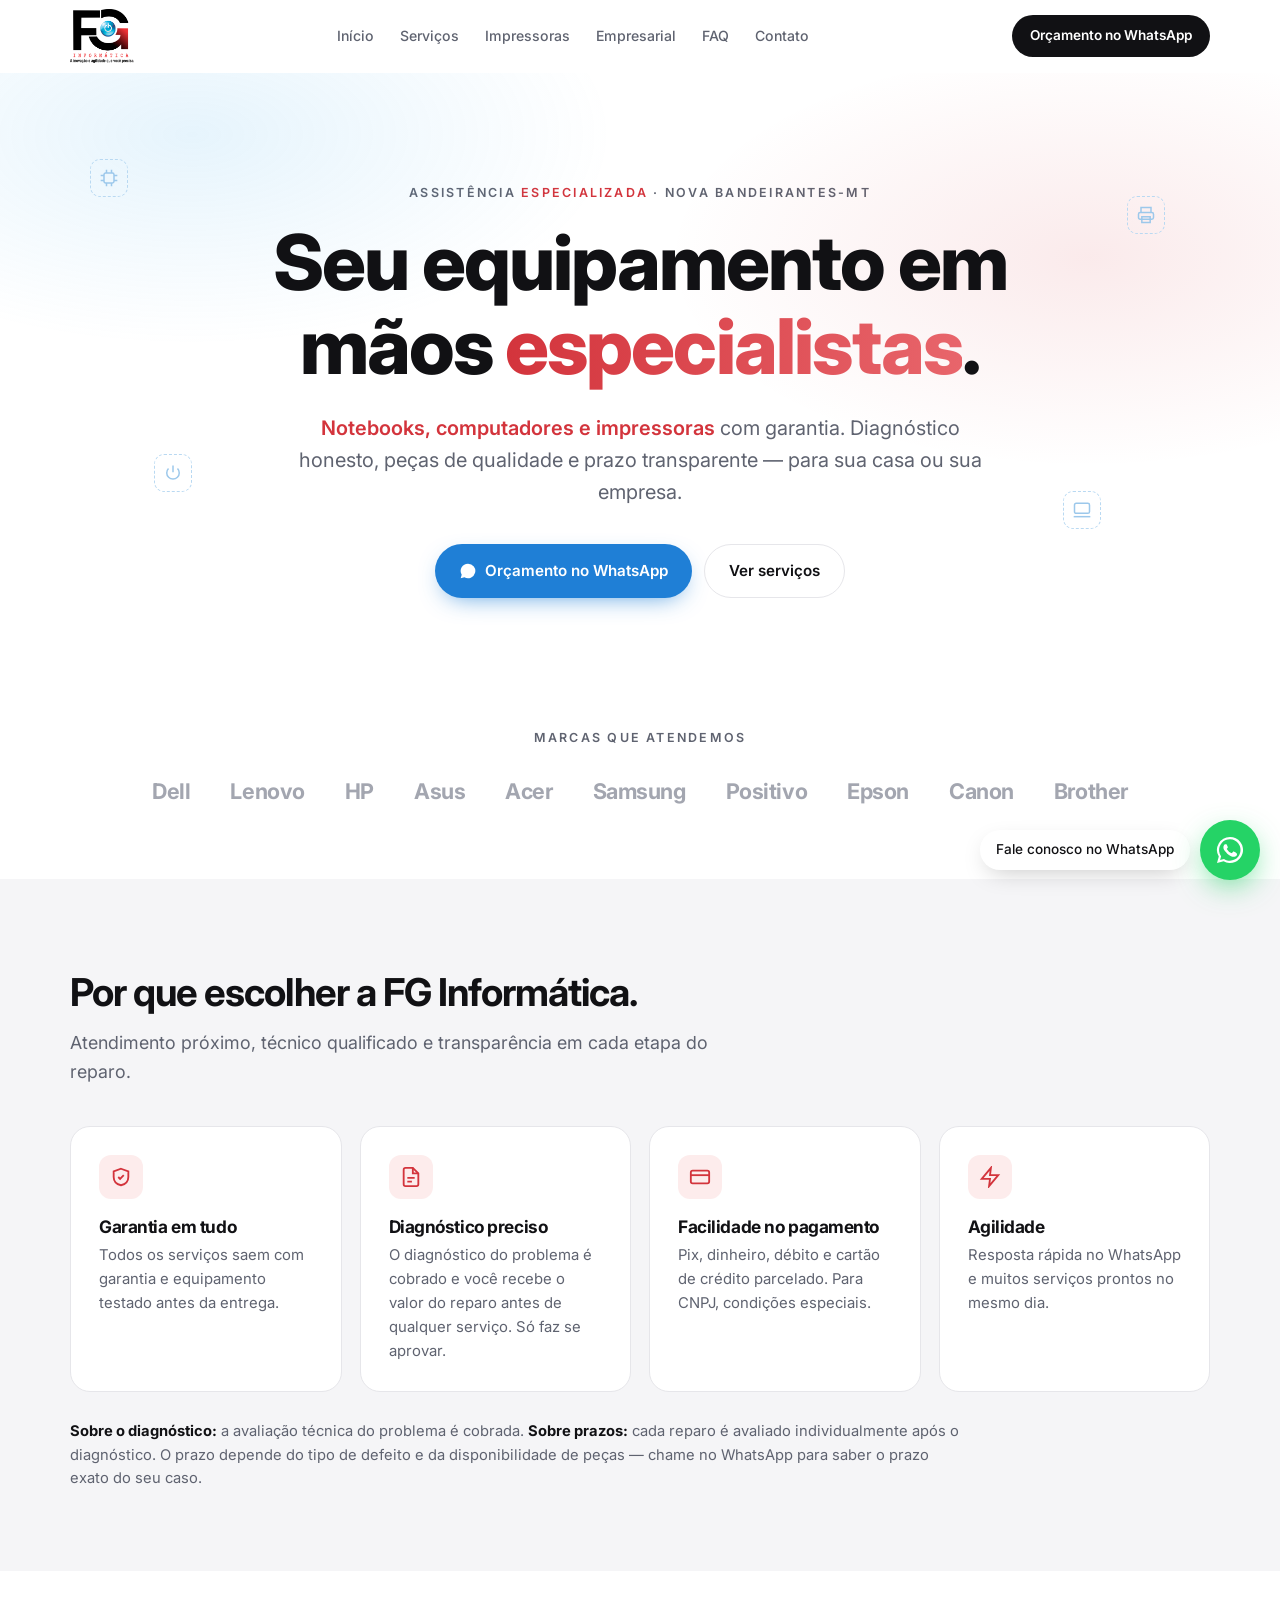
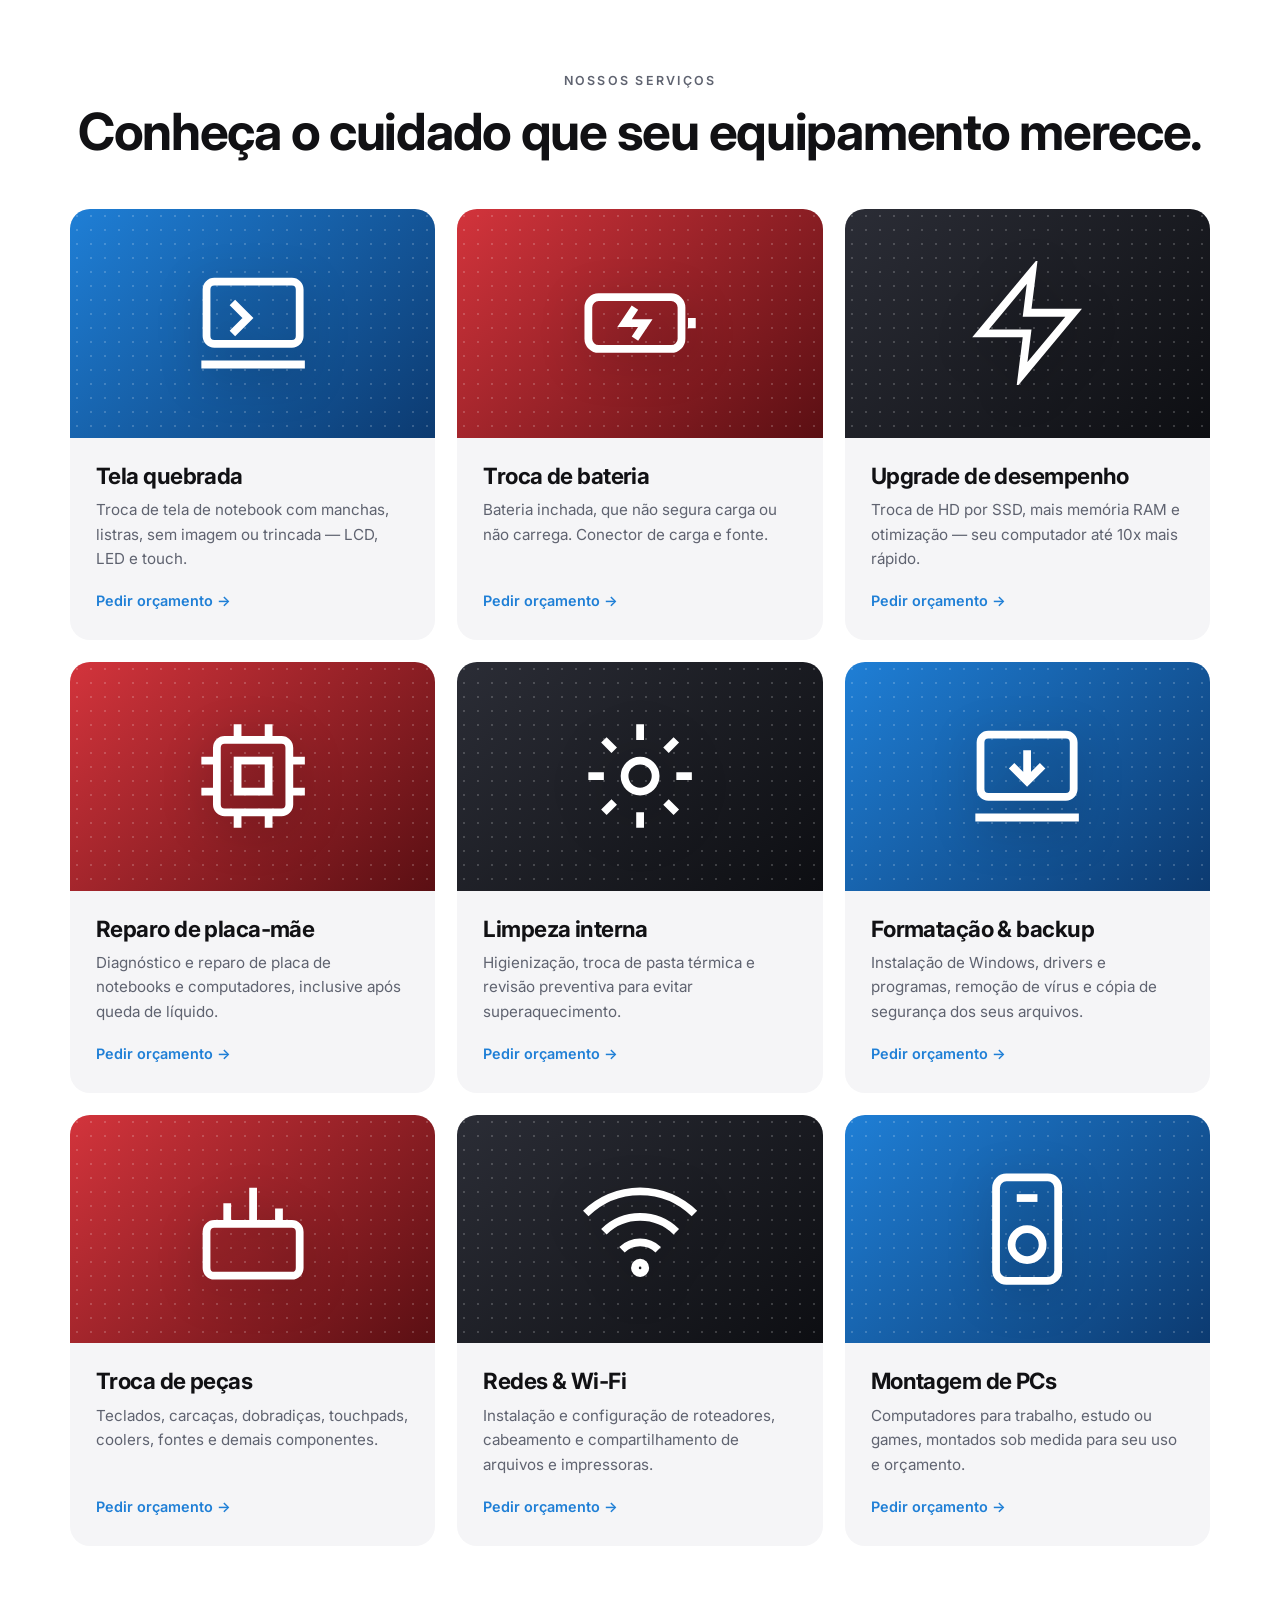
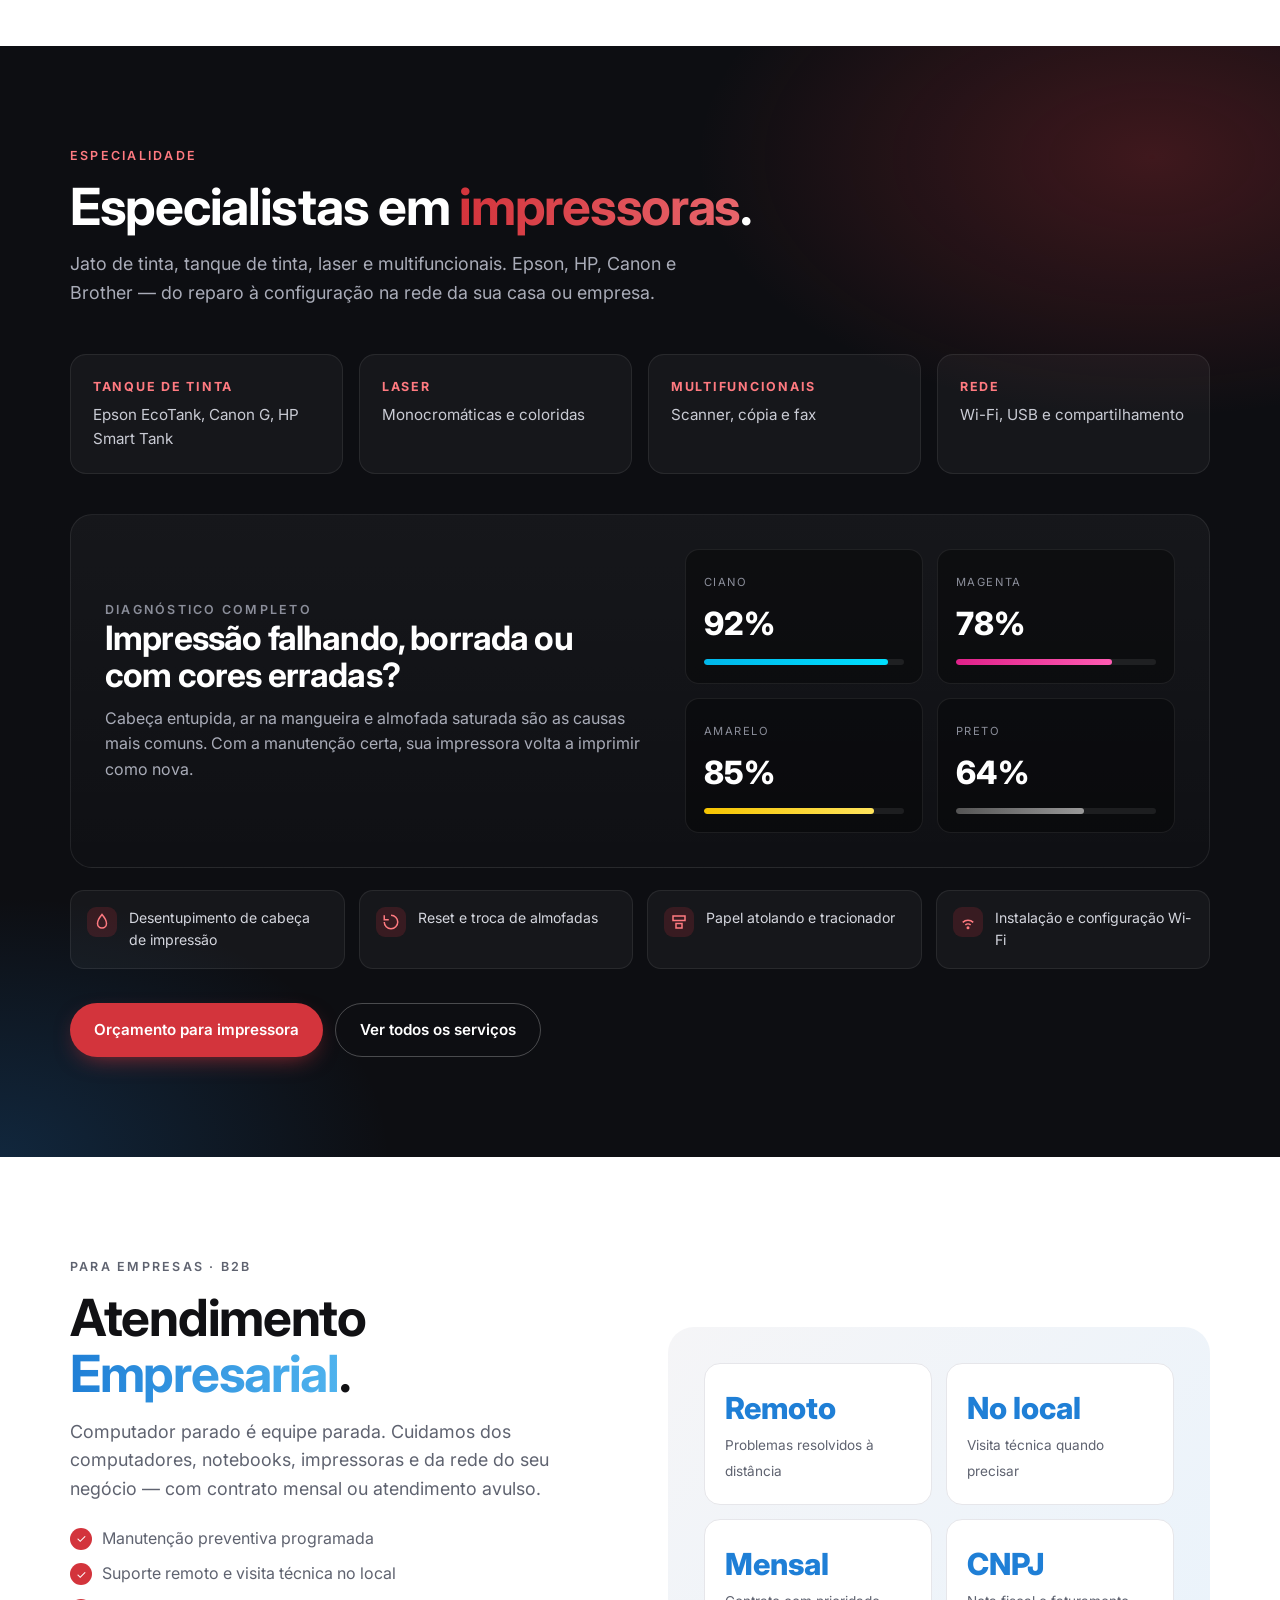
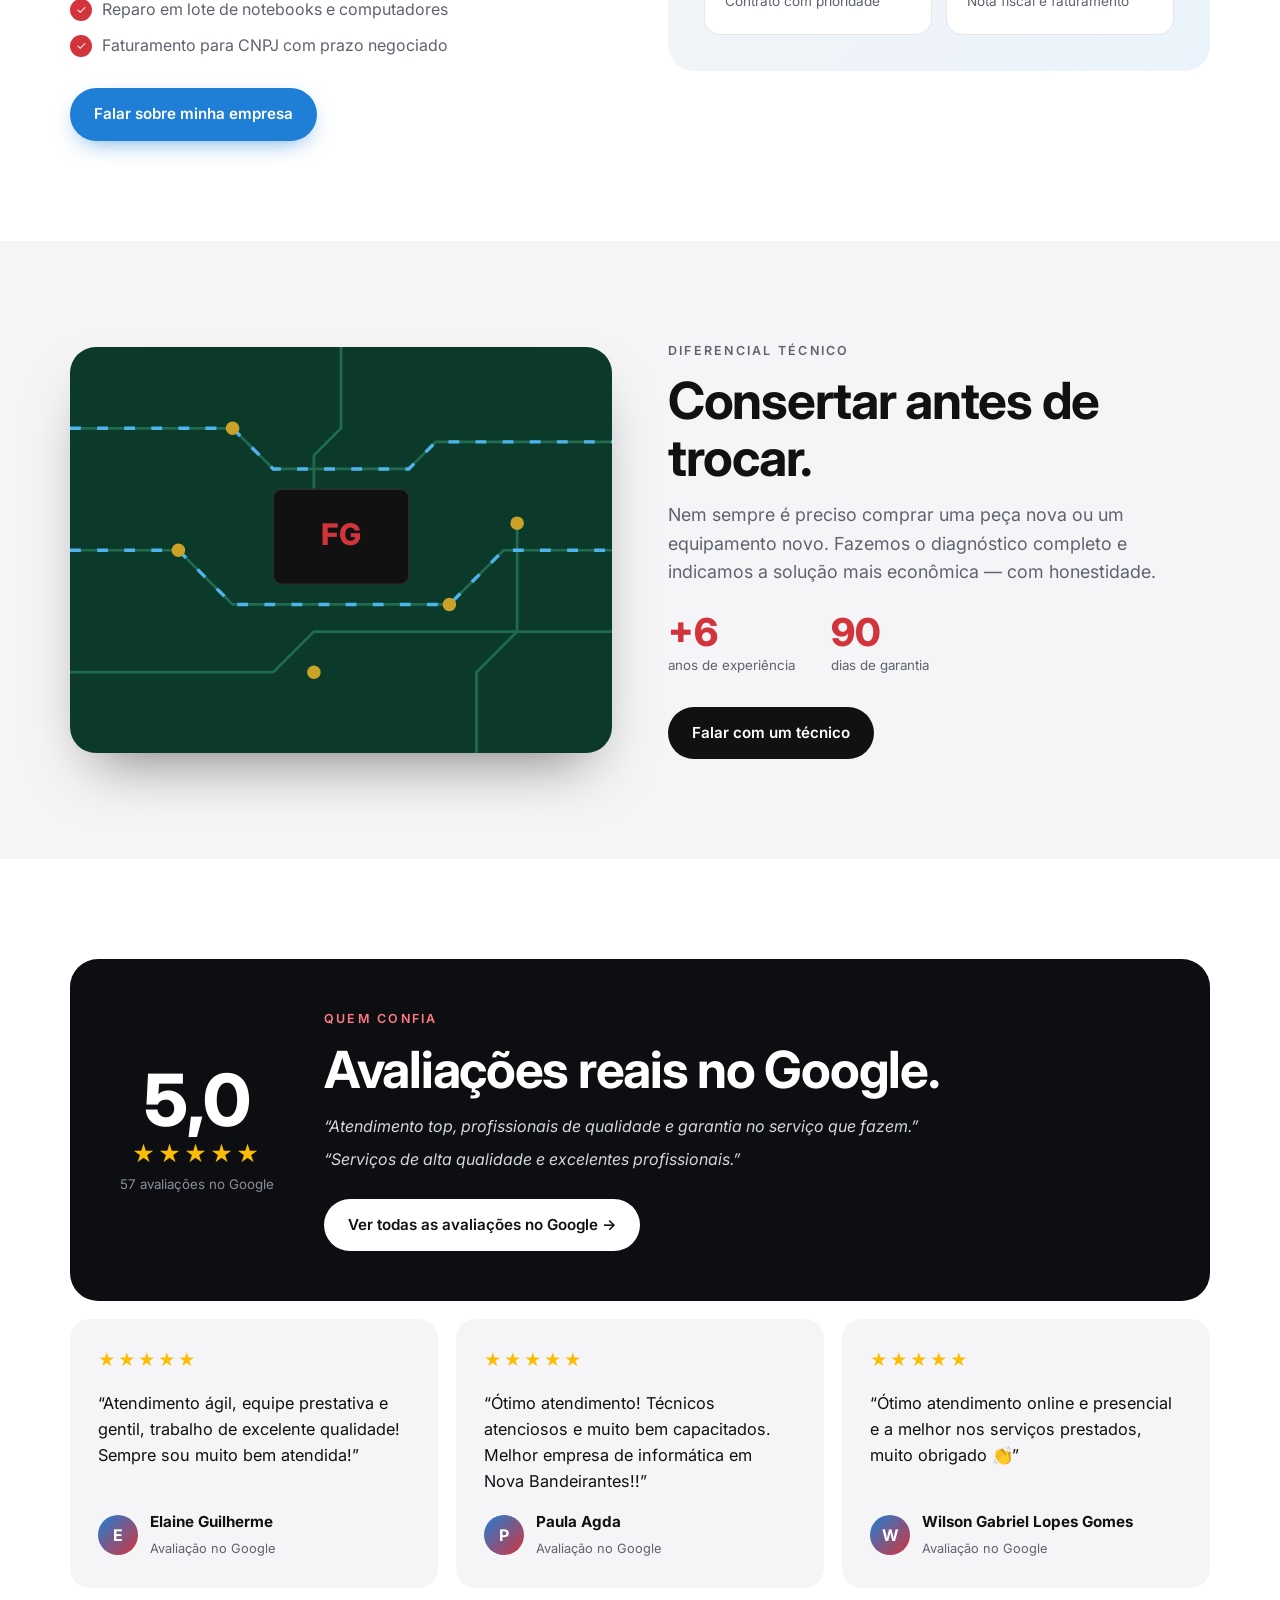
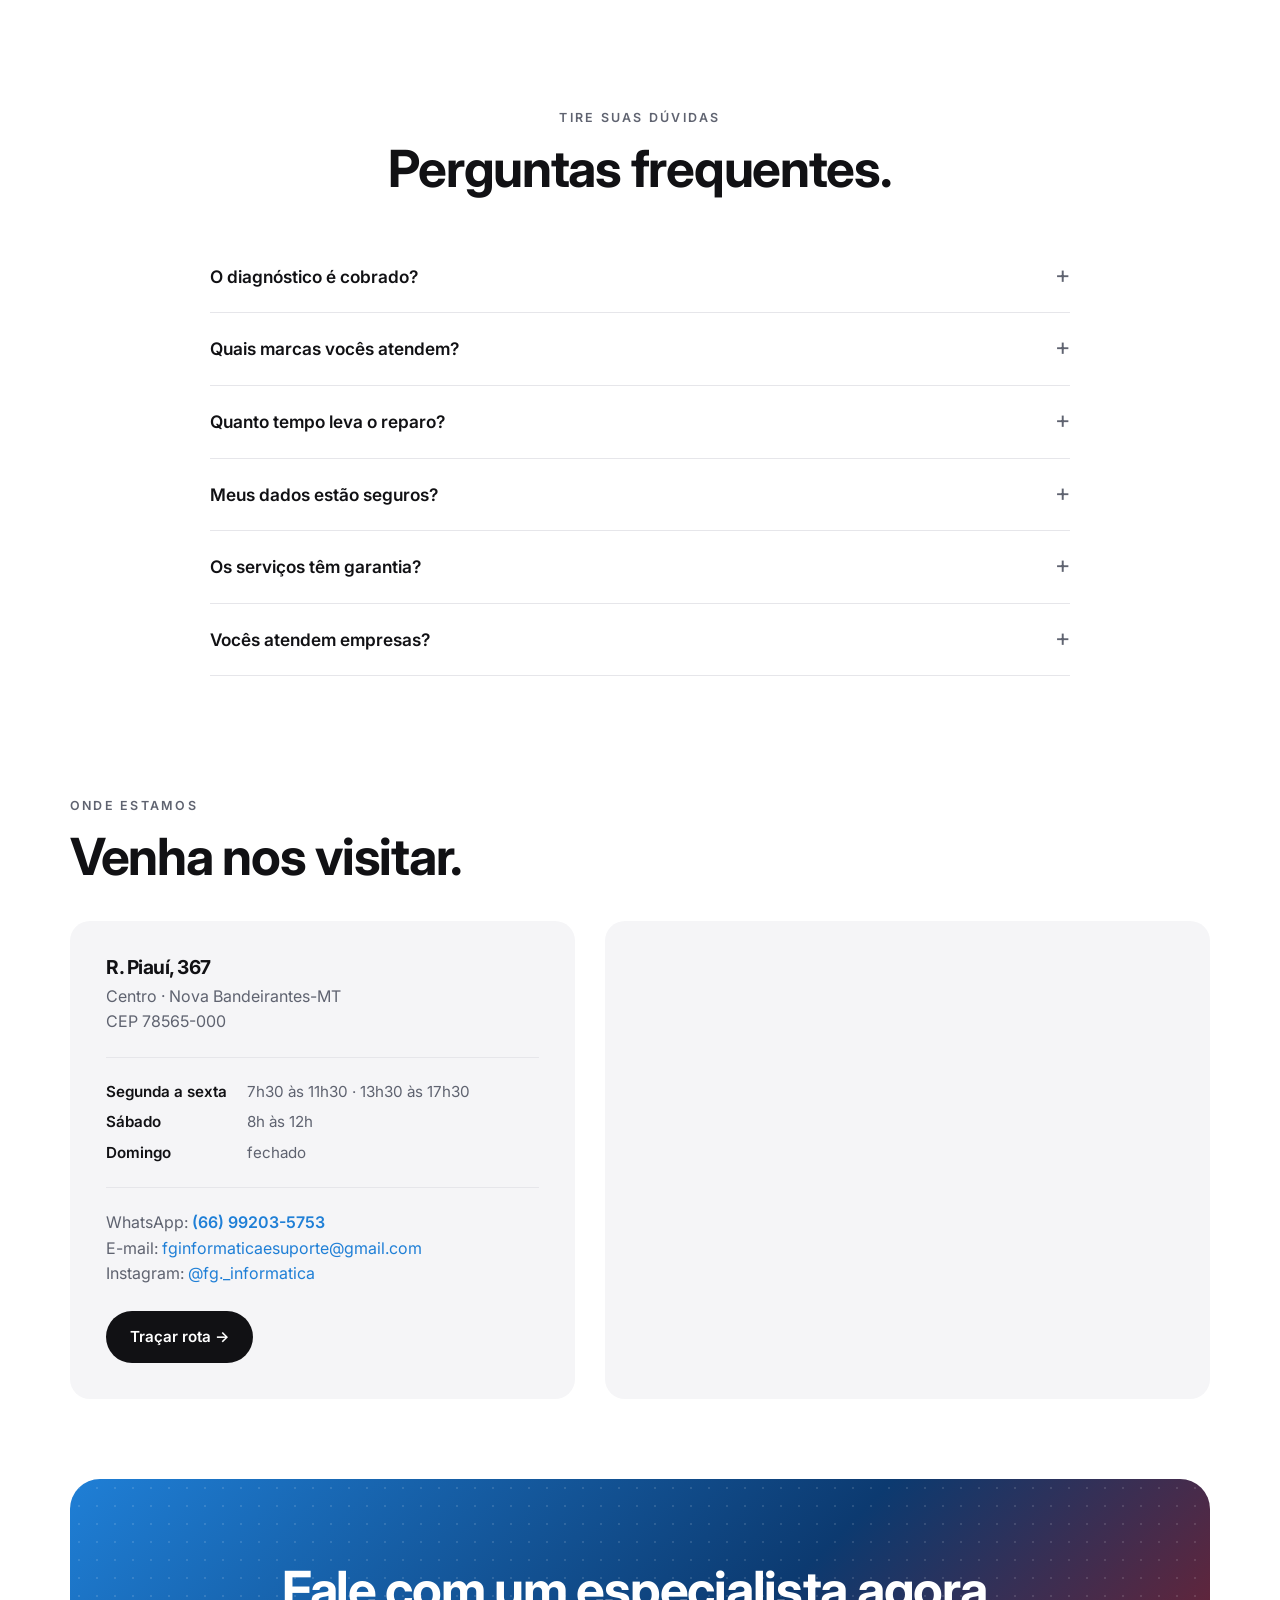
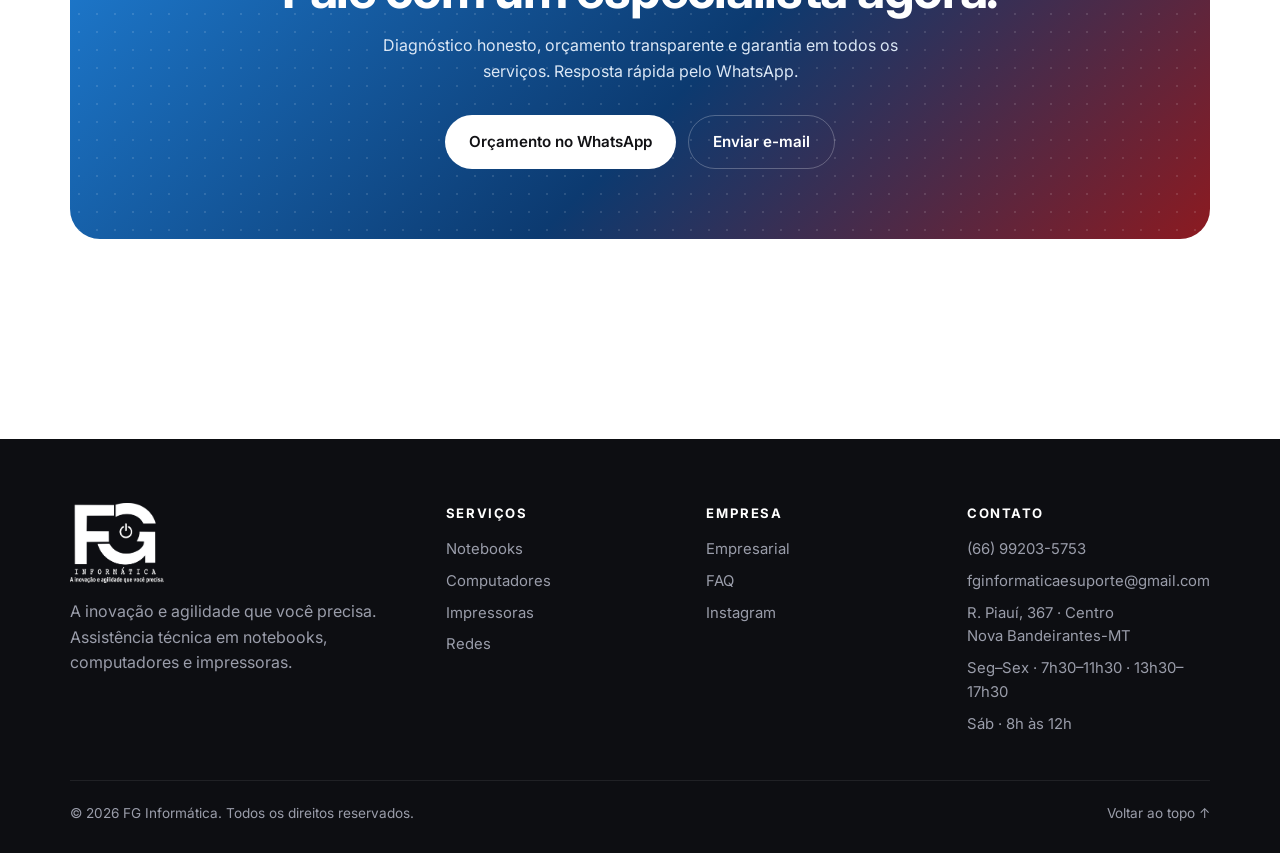
==== index.html @ 4847d644 "Site da FG Informática Co-Authored-By: Claude Opus 5.5 <noreply@anthropic.com>" ====
<!doctype html>
<html lang="pt-BR">
<head>
<meta charset="utf-8">
<meta name="viewport" content="width=device-width, initial-scale=1">
<title>FG Informática | Assistência Técnica em Nova Bandeirantes-MT</title>
<meta name="description" content="FG Informática: conserto de notebooks, computadores e impressoras com garantia. Reparo de placa, troca de tela e bateria, upgrade, formatação e suporte para empresas. Orçamento pelo WhatsApp.">
<link rel="icon" href="assets/logo-colorida.png">
<link rel="preconnect" href="https://fonts.googleapis.com">
<link rel="preconnect" href="https://fonts.gstatic.com" crossorigin>
<link href="https://fonts.googleapis.com/css2?family=Inter:wght@400;500;600;700;800&display=swap" rel="stylesheet">
<style>
  :root{
    --bg:#ffffff;
    --soft:#f5f5f7;
    --card:#ffffff;
    --line:#e6e6ea;
    --text:#111114;
    --muted:#5f6370;
    --red:#d3343c;
    --red-dark:#8c1a20;
    --blue:#1f7fd6;
    --blue-light:#4fb3ee;
    --green:#25d366;
    --dark:#0d0e12;
    --dark-2:#16171d;
    --radius:20px;
    --max:1180px;
    --font:"Inter", system-ui, -apple-system, sans-serif;
  }
  *{box-sizing:border-box;margin:0;padding:0}
  html{scroll-behavior:smooth;scroll-padding-top:80px}
  body{background:var(--bg);color:var(--text);font-family:var(--font);line-height:1.6;overflow-x:hidden;-webkit-font-smoothing:antialiased}
  a{color:inherit;text-decoration:none}
  img{max-width:100%;display:block}
  .wrap{max-width:var(--max);margin:0 auto;padding:0 20px}
  section{padding:100px 0}
  .eyebrow{font-size:.78rem;font-weight:600;letter-spacing:.18em;text-transform:uppercase;color:var(--muted)}
  .eyebrow b{color:var(--red);font-weight:600}
  h1,h2,h3{letter-spacing:-.025em;line-height:1.1}
  h2{font-size:clamp(2rem,4.5vw,3.2rem);font-weight:700;margin:12px 0 16px}
  .lead{color:var(--muted);font-size:1.12rem;max-width:640px}
  .center{text-align:center}
  .center .lead{margin:0 auto}
  .grad{background:linear-gradient(90deg,var(--red),#e8656b);-webkit-background-clip:text;background-clip:text;color:transparent}
  .grad-blue{background:linear-gradient(90deg,var(--blue),var(--blue-light));-webkit-background-clip:text;background-clip:text;color:transparent}

  /* Buttons */
  .btn{display:inline-flex;align-items:center;gap:8px;padding:14px 24px;border-radius:999px;font-weight:600;font-size:.95rem;transition:transform .15s, box-shadow .15s, background .15s;cursor:pointer;border:0;font-family:inherit}
  .btn:hover{transform:translateY(-1px)}
  .btn-primary{background:var(--blue);color:#fff;box-shadow:0 8px 24px -10px rgba(31,127,214,.8)}
  .btn-primary:hover{background:#176bb8}
  .btn-dark{background:var(--text);color:#fff}
  .btn-red{background:var(--red);color:#fff;box-shadow:0 8px 24px -10px rgba(211,52,60,.8)}
  .btn-outline{background:#fff;color:var(--text);border:1px solid var(--line)}
  .btn-outline:hover{border-color:var(--text)}
  .btn-ghost-light{background:transparent;color:#fff;border:1px solid rgba(255,255,255,.25)}
  .btn-ghost-light:hover{border-color:#fff}
  .btn svg{width:18px;height:18px}

  /* Header */
  header{position:sticky;top:0;z-index:50;background:rgba(255,255,255,.82);backdrop-filter:saturate(180%) blur(16px);border-bottom:1px solid transparent;transition:border-color .2s}
  header.scrolled{border-color:var(--line)}
  .nav{display:flex;align-items:center;justify-content:space-between;height:72px;gap:20px}
  .logo{display:flex;align-items:center;gap:10px;font-weight:700;font-size:1.05rem}
  .logo img{height:54px;width:auto}
  .nav ul{display:flex;gap:26px;list-style:none}
  .nav ul a{font-size:.88rem;color:var(--muted);font-weight:500;transition:color .15s}
  .nav ul a:hover{color:var(--text)}
  .nav .btn{padding:10px 18px;font-size:.85rem}
  .menu-btn{display:none;background:#fff;border:1px solid var(--line);border-radius:10px;width:42px;height:42px;font-size:1.2rem;cursor:pointer}

  /* Hero */
  .hero{padding:110px 0 90px;text-align:center;position:relative;overflow:hidden}
  .hero::before{content:"";position:absolute;inset:0;background:
      radial-gradient(600px 300px at 15% 10%, rgba(79,179,238,.14), transparent 70%),
      radial-gradient(600px 300px at 85% 30%, rgba(211,52,60,.10), transparent 70%);pointer-events:none}
  .chip-float{position:absolute;width:38px;height:38px;border-radius:10px;border:1.5px dashed #b9d9f2;display:grid;place-items:center;color:#9cc8eb;animation:float 7s ease-in-out infinite}
  .chip-float svg{width:20px;height:20px}
  @keyframes float{50%{transform:translateY(-14px) rotate(6deg)}}
  .hero h1{font-size:clamp(2.6rem,7vw,4.8rem);font-weight:800;max-width:900px;margin:18px auto 22px;position:relative}
  .hero p{font-size:clamp(1.05rem,2vw,1.25rem);color:var(--muted);max-width:720px;margin:0 auto 36px;position:relative}
  .hero p b{color:var(--red);font-weight:600}
  .hero-ctas{display:flex;gap:12px;justify-content:center;flex-wrap:wrap;position:relative}

  /* Brands */
  .brands{padding:40px 0 70px}
  .brands .eyebrow{text-align:center;margin-bottom:26px}
  .brand-row{display:flex;flex-wrap:wrap;justify-content:center;gap:12px 40px}
  .brand-row span{font-size:1.35rem;font-weight:700;color:#a3a6b0;letter-spacing:-.02em;transition:color .2s}
  .brand-row span:hover{color:var(--text)}

  /* Benefits */
  .benefits{background:var(--soft);padding:80px 0}
  .grid-4{display:grid;grid-template-columns:repeat(4,1fr);gap:18px}
  .benefit{background:#fff;border-radius:var(--radius);padding:28px;border:1px solid var(--line)}
  .benefit .ic{width:44px;height:44px;border-radius:12px;background:#fdecec;color:var(--red);display:grid;place-items:center;margin-bottom:18px}
  .benefit .ic svg{width:22px;height:22px}
  .benefit h3{font-size:1.08rem;font-weight:700;margin-bottom:8px}
  .benefit p{color:var(--muted);font-size:.93rem}
  .note{margin-top:28px;font-size:.92rem;color:var(--muted);max-width:900px}
  .note b{color:var(--text)}

  /* Services */
  .grid-3{display:grid;grid-template-columns:repeat(3,1fr);gap:22px;margin-top:50px}
  .svc{background:var(--soft);border-radius:var(--radius);overflow:hidden;display:flex;flex-direction:column;transition:transform .25s, box-shadow .25s}
  .svc:hover{transform:translateY(-6px);box-shadow:0 24px 50px -20px rgba(0,0,0,.25)}
  .svc .art{aspect-ratio:16/10;display:grid;place-items:center;position:relative;overflow:hidden}
  .svc .art svg{width:34%;height:auto;color:#fff;filter:drop-shadow(0 10px 20px rgba(0,0,0,.25));transition:transform .4s}
  .svc:hover .art svg{transform:scale(1.08) rotate(-3deg)}
  .svc .art::after{content:"";position:absolute;inset:0;background-image:radial-gradient(rgba(255,255,255,.18) 1px,transparent 1px);background-size:14px 14px}
  .a1{background:linear-gradient(135deg,#1f7fd6,#0c3a70)}
  .a2{background:linear-gradient(135deg,#d3343c,#5a0f13)}
  .a3{background:linear-gradient(135deg,#2b2d36,#0d0e12)}
  .svc .body{padding:26px 26px 28px;display:flex;flex-direction:column;flex:1}
  .svc h3{font-size:1.4rem;font-weight:700;margin-bottom:10px}
  .svc p{color:var(--muted);font-size:.95rem;flex:1}
  .svc .more{margin-top:18px;color:var(--blue);font-weight:600;font-size:.9rem}
  .svc .more:hover{text-decoration:underline}

  /* Dark section — impressoras */
  .dark{background:var(--dark);color:#fff;position:relative;overflow:hidden}
  .dark::before{content:"";position:absolute;inset:0;background:
      radial-gradient(700px 400px at 90% 10%, rgba(211,52,60,.25), transparent 65%),
      radial-gradient(600px 400px at 0% 100%, rgba(31,127,214,.22), transparent 65%);pointer-events:none}
  .dark .wrap{position:relative}
  .dark .eyebrow{color:#ff7a80}
  .dark .lead{color:#a9acb8}
  .dark-grid{display:grid;grid-template-columns:repeat(4,1fr);gap:16px;margin-top:46px}
  .dk{background:rgba(255,255,255,.04);border:1px solid rgba(255,255,255,.08);border-radius:16px;padding:22px}
  .dk h4{font-size:.78rem;letter-spacing:.14em;text-transform:uppercase;color:#ff7a80;margin-bottom:6px}
  .dk p{color:#c9cbd4;font-size:.95rem}
  .panel{margin-top:40px;border:1px solid rgba(255,255,255,.08);border-radius:22px;padding:34px;background:linear-gradient(180deg,rgba(255,255,255,.04),rgba(255,255,255,.01));display:grid;grid-template-columns:1.1fr 1fr;gap:40px;align-items:center}
  .panel h3{font-size:clamp(1.5rem,3vw,2.1rem);font-weight:700;margin-bottom:12px}
  .panel p{color:#a9acb8}
  .meters{display:grid;grid-template-columns:1fr 1fr;gap:14px}
  .meter{background:rgba(0,0,0,.35);border:1px solid rgba(255,255,255,.08);border-radius:14px;padding:18px}
  .meter small{font-size:.7rem;letter-spacing:.14em;color:#8b8e9a;text-transform:uppercase}
  .meter strong{display:block;font-size:2rem;font-weight:800;margin:4px 0 10px}
  .bar{height:6px;border-radius:9px;background:rgba(255,255,255,.08);overflow:hidden}
  .bar i{display:block;height:100%;border-radius:9px;width:0;transition:width 1.4s cubic-bezier(.2,.8,.2,1)}
  .in .bar i{width:var(--w)}
  .bar.c i{background:linear-gradient(90deg,#00b7eb,#00e0ff)}
  .bar.m i{background:linear-gradient(90deg,#e0218a,#ff5cb3)}
  .bar.y i{background:linear-gradient(90deg,#f5c400,#ffe45c)}
  .bar.k i{background:linear-gradient(90deg,#555,#999)}
  .feat-list{display:grid;grid-template-columns:repeat(4,1fr);gap:14px;margin-top:22px}
  .feat{display:flex;gap:12px;align-items:flex-start;background:rgba(255,255,255,.04);border:1px solid rgba(255,255,255,.08);border-radius:14px;padding:16px;font-size:.88rem;color:#d4d6de}
  .feat svg{flex:none;width:30px;height:30px;padding:6px;border-radius:9px;background:rgba(211,52,60,.18);color:#ff7a80}
  .dark .ctas{display:flex;gap:12px;flex-wrap:wrap;margin-top:34px}

  /* B2B */
  .b2b{display:grid;grid-template-columns:1fr 1fr;gap:56px;align-items:center}
  .b2b-art{border-radius:26px;background:linear-gradient(135deg,var(--soft),#eaf3fb);padding:36px;display:grid;grid-template-columns:1fr 1fr;gap:14px}
  .b2b-art div{background:#fff;border-radius:16px;padding:20px;border:1px solid var(--line)}
  .b2b-art strong{display:block;font-size:1.9rem;font-weight:800;color:var(--blue)}
  .b2b-art small{color:var(--muted);font-size:.85rem}
  .checks{list-style:none;margin:22px 0 30px;display:grid;gap:10px}
  .checks li{display:flex;gap:10px;color:var(--muted)}
  .checks li::before{content:"✓";color:#fff;background:var(--red);width:22px;height:22px;border-radius:50%;display:grid;place-items:center;font-size:.75rem;flex:none;margin-top:2px}

  /* Diferencial */
  .diff{background:var(--soft)}
  .diff-box{display:grid;grid-template-columns:1fr 1fr;gap:56px;align-items:center}
  .board{aspect-ratio:4/3;border-radius:26px;background:#0b3a2a;position:relative;overflow:hidden;box-shadow:0 30px 60px -25px rgba(0,0,0,.5)}
  .board svg{position:absolute;inset:0;width:100%;height:100%}
  .board .pulse{animation:dash 3s linear infinite}
  @keyframes dash{to{stroke-dashoffset:-40}}
  .stat-row{display:flex;gap:36px;margin:26px 0 30px;flex-wrap:wrap}
  .stat-row strong{display:block;font-size:2.4rem;font-weight:800;color:var(--red);line-height:1}
  .stat-row small{color:var(--muted)}

  /* Reviews */
  .reviews{display:grid;grid-template-columns:auto 1fr;gap:50px;align-items:center;background:var(--dark);color:#fff;border-radius:28px;padding:50px}
  .score{text-align:center}
  .score strong{font-size:4.5rem;font-weight:800;line-height:1}
  .stars{color:#fbbc04;font-size:1.4rem;letter-spacing:3px}
  .reviews p{color:#b7bac5;margin:10px 0 24px;max-width:560px}
  .quotes{display:grid;gap:8px;margin:6px 0 26px;color:#d4d6de;font-style:italic}
  .rv-grid{display:grid;grid-template-columns:repeat(3,1fr);gap:18px;margin-top:18px}
  .rv{background:var(--soft);border-radius:var(--radius);padding:28px;display:flex;flex-direction:column;gap:16px}
  .rv .stars{font-size:1.05rem}
  .rv blockquote{font-size:1.02rem;color:var(--text);flex:1}
  .rv figcaption{display:flex;align-items:center;gap:12px}
  .rv figcaption b{display:block;font-size:.95rem}
  .rv figcaption small{color:var(--muted);font-size:.8rem}
  .av{width:40px;height:40px;border-radius:50%;background:linear-gradient(135deg,var(--blue),var(--red));color:#fff;font-weight:700;display:grid;place-items:center;flex:none}

  /* FAQ */
  .faq{max-width:860px;margin:44px auto 0}
  details{border-bottom:1px solid var(--line)}
  summary{list-style:none;cursor:pointer;padding:22px 0;font-weight:600;font-size:1.08rem;display:flex;justify-content:space-between;gap:20px}
  summary::-webkit-details-marker{display:none}
  summary::after{content:"+";color:var(--muted);font-size:1.5rem;line-height:1;font-weight:400;transition:transform .2s}
  details[open] summary::after{transform:rotate(45deg);color:var(--red)}
  details p{color:var(--muted);padding:0 0 24px}

  /* Location */
  .loc{display:grid;grid-template-columns:1fr 1.2fr;gap:30px;align-items:stretch}
  .loc-card{background:var(--soft);border-radius:var(--radius);padding:36px}
  .loc-card h3{font-size:1.2rem;margin-bottom:6px}
  .loc-card p{color:var(--muted)}
  .loc-card hr{border:0;border-top:1px solid var(--line);margin:22px 0}
  .hours{display:grid;grid-template-columns:auto 1fr;gap:6px 20px;color:var(--muted);font-size:.95rem}
  .hours b{color:var(--text);font-weight:600}
  .map{border-radius:var(--radius);overflow:hidden;min-height:380px;background:var(--soft)}
  .map iframe{width:100%;height:100%;min-height:380px;border:0}

  /* Final CTA */
  .final{background:linear-gradient(135deg,var(--blue) 0%,#0c3a70 55%,var(--red-dark) 100%);color:#fff;border-radius:30px;padding:70px 40px;text-align:center;position:relative;overflow:hidden}
  .final::after{content:"";position:absolute;inset:0;background-image:radial-gradient(rgba(255,255,255,.12) 1px,transparent 1px);background-size:18px 18px;pointer-events:none}
  .final h2{color:#fff;position:relative}
  .final p{color:#dbe7f5;max-width:560px;margin:0 auto 30px;position:relative}
  .final .ctas{display:flex;gap:12px;justify-content:center;flex-wrap:wrap;position:relative}
  .btn-white{background:#fff;color:var(--text)}

  /* Footer */
  footer{background:var(--dark);color:#9a9daa;padding:64px 0 28px;margin-top:100px}
  .foot{display:grid;grid-template-columns:1.5fr 1fr 1fr 1fr;gap:30px}
  .foot img{height:80px;width:auto;margin-bottom:16px}
  .foot h5{color:#fff;font-size:.82rem;letter-spacing:.12em;text-transform:uppercase;margin-bottom:14px}
  .foot ul{list-style:none;display:grid;gap:8px;font-size:.93rem}
  .foot a:hover{color:#fff}
  .copy{margin-top:44px;padding-top:22px;border-top:1px solid rgba(255,255,255,.08);display:flex;justify-content:space-between;flex-wrap:wrap;gap:10px;font-size:.85rem}

  /* Floating WhatsApp */
  .wa-float{position:fixed;right:20px;bottom:20px;z-index:60;display:flex;align-items:center;gap:10px}
  .wa-float .lbl{background:#fff;border-radius:999px;padding:9px 16px;font-size:.85rem;font-weight:500;box-shadow:0 8px 24px -8px rgba(0,0,0,.25)}
  .wa-float .bub{width:60px;height:60px;border-radius:50%;background:var(--green);display:grid;place-items:center;box-shadow:0 10px 30px -6px rgba(37,211,102,.7);animation:pulse 2.5s infinite}
  .wa-float svg{width:32px;height:32px;fill:#fff}
  @keyframes pulse{0%{box-shadow:0 0 0 0 rgba(37,211,102,.5)}70%{box-shadow:0 0 0 16px rgba(37,211,102,0)}100%{box-shadow:0 0 0 0 rgba(37,211,102,0)}}

  .reveal{opacity:0;transform:translateY(22px);transition:opacity .7s, transform .7s}
  .reveal.in{opacity:1;transform:none}

  @media (max-width:1000px){
    .nav ul,.nav .btn{display:none}
    .menu-btn{display:block}
    .nav.open ul{display:flex;flex-direction:column;position:absolute;top:72px;left:0;right:0;background:#fff;padding:20px;border-bottom:1px solid var(--line);gap:16px}
    .grid-4,.dark-grid,.feat-list{grid-template-columns:1fr 1fr}
    .grid-3,.rv-grid{grid-template-columns:1fr 1fr}
    .panel,.b2b,.diff-box,.loc,.reviews{grid-template-columns:1fr}
    .foot{grid-template-columns:1fr 1fr}
    .wa-float .lbl{display:none}
  }
  @media (max-width:620px){
    section{padding:72px 0}
    .wrap{padding:0 16px}
    .grid-4,.grid-3,.dark-grid,.feat-list,.meters,.foot,.rv-grid{grid-template-columns:1fr}
    .hero{padding:70px 0 60px}
    .hero-ctas .btn{width:100%;justify-content:center}
    .reviews,.final{padding:40px 22px}
    .chip-float{display:none}
  }
  @media (prefers-reduced-motion:reduce){*{animation:none!important;transition:none!important}.reveal{opacity:1;transform:none}.bar i{width:var(--w)}}
</style>
</head>
<body>

<header>
  <nav class="wrap nav" id="nav">
    <a href="#inicio" class="logo" aria-label="FG Informática — início"><img src="assets/logo-colorida.png" alt="FG Informática"></a>
    <ul>
      <li><a href="#inicio">Início</a></li>
      <li><a href="#servicos">Serviços</a></li>
      <li><a href="#impressoras">Impressoras</a></li>
      <li><a href="#empresas">Empresarial</a></li>
      <li><a href="#faq">FAQ</a></li>
      <li><a href="#contato">Contato</a></li>
    </ul>
    <a class="btn btn-dark" data-wa="Olá! Gostaria de um orçamento.">Orçamento no WhatsApp</a>
    <button class="menu-btn" aria-label="Abrir menu" onclick="document.getElementById('nav').classList.toggle('open')">☰</button>
  </nav>
</header>

<main>
<!-- HERO -->
<section class="hero" id="inicio">
  <span class="chip-float" style="top:14%;left:7%"><svg viewBox="0 0 24 24" fill="none" stroke="currentColor" stroke-width="1.8"><rect x="6" y="6" width="12" height="12" rx="2"/><path d="M9 2v4M15 2v4M9 18v4M15 18v4M2 9h4M2 15h4M18 9h4M18 15h4"/></svg></span>
  <span class="chip-float" style="top:62%;left:12%;animation-delay:-2s"><svg viewBox="0 0 24 24" fill="none" stroke="currentColor" stroke-width="1.8"><path d="M12 3v8"/><path d="M6.6 6.6a7.5 7.5 0 1 0 10.8 0"/></svg></span>
  <span class="chip-float" style="top:20%;right:9%;animation-delay:-4s"><svg viewBox="0 0 24 24" fill="none" stroke="currentColor" stroke-width="1.8"><path d="M6 9V3h12v6"/><rect x="3" y="9" width="18" height="8" rx="2"/><path d="M7 14h10v7H7z"/></svg></span>
  <span class="chip-float" style="top:68%;right:14%;animation-delay:-1s"><svg viewBox="0 0 24 24" fill="none" stroke="currentColor" stroke-width="1.8"><rect x="3" y="4" width="18" height="12" rx="2"/><path d="M2 20h20"/></svg></span>
  <div class="wrap">
    <div class="eyebrow">Assistência <b>especializada</b> · Nova Bandeirantes-MT</div>
    <h1>Seu equipamento em mãos <span class="grad">especialistas</span>.</h1>
    <p><b>Notebooks, computadores e impressoras</b> com garantia. Diagnóstico honesto, peças de qualidade e prazo transparente — para sua casa ou sua empresa.</p>
    <div class="hero-ctas">
      <a class="btn btn-primary" data-wa="Olá! Gostaria de um orçamento.">
        <svg viewBox="0 0 32 32" fill="currentColor"><path d="M16 3a13 13 0 0 0-11.2 19.6L3 29l6.6-1.7A13 13 0 1 0 16 3zm5.9 15.7c-.3-.2-1.9-1-2.2-1.1-.3-.1-.5-.2-.7.2l-1 1.2c-.2.2-.4.2-.7.1a8.8 8.8 0 0 1-4.4-3.8c-.3-.6.3-.5.9-1.7.1-.2 0-.4 0-.5l-1-2.4c-.3-.6-.5-.5-.7-.5h-.6c-.2 0-.6.1-.9.4-.3.3-1.2 1.1-1.2 2.8s1.2 3.2 1.4 3.4c.2.2 2.4 3.6 5.8 5.1 2.1.9 3 1 4 .8.7-.1 1.9-.8 2.2-1.5.3-.8.3-1.4.2-1.5-.1-.2-.3-.3-.6-.4z"/></svg>
        Orçamento no WhatsApp</a>
      <a class="btn btn-outline" href="#servicos">Ver serviços</a>
    </div>
  </div>
</section>

<!-- MARCAS -->
<section class="brands">
  <div class="wrap">
    <div class="eyebrow">Marcas que atendemos</div>
    <div class="brand-row">
      <span>Dell</span><span>Lenovo</span><span>HP</span><span>Asus</span><span>Acer</span><span>Samsung</span><span>Positivo</span><span>Epson</span><span>Canon</span><span>Brother</span>
    </div>
  </div>
</section>

<!-- DIFERENCIAIS -->
<section class="benefits">
  <div class="wrap">
    <div class="reveal">
      <h2 style="font-size:clamp(1.7rem,3.5vw,2.4rem)">Por que escolher a FG Informática.</h2>
      <p class="lead">Atendimento próximo, técnico qualificado e transparência em cada etapa do reparo.</p>
    </div>
    <div class="grid-4" style="margin-top:40px">
      <div class="benefit reveal">
        <div class="ic"><svg viewBox="0 0 24 24" fill="none" stroke="currentColor" stroke-width="2"><path d="M9 12l2 2 4-4"/><path d="M12 3l8 3v6c0 5-3.5 8-8 9-4.5-1-8-4-8-9V6z"/></svg></div>
        <h3>Garantia em tudo</h3>
        <p>Todos os serviços saem com garantia e equipamento testado antes da entrega.</p>
      </div>
      <div class="benefit reveal">
        <div class="ic"><svg viewBox="0 0 24 24" fill="none" stroke="currentColor" stroke-width="2"><path d="M14 2H6a2 2 0 0 0-2 2v16a2 2 0 0 0 2 2h12a2 2 0 0 0 2-2V8z"/><path d="M14 2v6h6M8 13h8M8 17h5"/></svg></div>
        <h3>Diagnóstico preciso</h3>
        <p>O diagnóstico do problema é cobrado e você recebe o valor do reparo antes de qualquer serviço. Só faz se aprovar.</p>
      </div>
      <div class="benefit reveal">
        <div class="ic"><svg viewBox="0 0 24 24" fill="none" stroke="currentColor" stroke-width="2"><rect x="2" y="5" width="20" height="14" rx="2"/><path d="M2 10h20"/></svg></div>
        <h3>Facilidade no pagamento</h3>
        <p>Pix, dinheiro, débito e cartão de crédito parcelado. Para CNPJ, condições especiais.</p>
      </div>
      <div class="benefit reveal">
        <div class="ic"><svg viewBox="0 0 24 24" fill="none" stroke="currentColor" stroke-width="2"><path d="M13 2L3 14h9l-1 8 10-12h-9z"/></svg></div>
        <h3>Agilidade</h3>
        <p>Resposta rápida no WhatsApp e muitos serviços prontos no mesmo dia.</p>
      </div>
    </div>
    <p class="note reveal"><b>Sobre o diagnóstico:</b> a avaliação técnica do problema é cobrada. <b>Sobre prazos:</b> cada reparo é avaliado individualmente após o diagnóstico. O prazo depende do tipo de defeito e da disponibilidade de peças — chame no WhatsApp para saber o prazo exato do seu caso.</p>
  </div>
</section>

<!-- SERVIÇOS -->
<section id="servicos">
  <div class="wrap">
    <div class="center reveal">
      <div class="eyebrow">Nossos serviços</div>
      <h2>Conheça o cuidado que seu equipamento merece.</h2>
    </div>
    <div class="grid-3">
      <article class="svc reveal">
        <div class="art a1"><svg viewBox="0 0 24 24" fill="none" stroke="currentColor" stroke-width="1.5"><rect x="3" y="4" width="18" height="12" rx="1.5"/><path d="M2 20h20M8 8l3 3-3 3"/></svg></div>
        <div class="body"><h3>Tela quebrada</h3><p>Troca de tela de notebook com manchas, listras, sem imagem ou trincada — LCD, LED e touch.</p><a class="more" data-wa="Olá! Preciso trocar a tela do meu notebook.">Pedir orçamento →</a></div>
      </article>
      <article class="svc reveal">
        <div class="art a2"><svg viewBox="0 0 24 24" fill="none" stroke="currentColor" stroke-width="1.5"><rect x="2" y="7" width="18" height="10" rx="2"/><path d="M22 11v2M11 9l-2 3h4l-2 3"/></svg></div>
        <div class="body"><h3>Troca de bateria</h3><p>Bateria inchada, que não segura carga ou não carrega. Conector de carga e fonte.</p><a class="more" data-wa="Olá! Preciso trocar a bateria do meu notebook.">Pedir orçamento →</a></div>
      </article>
      <article class="svc reveal">
        <div class="art a3"><svg viewBox="0 0 24 24" fill="none" stroke="currentColor" stroke-width="1.5"><path d="M13 2L3 14h9l-1 8 10-12h-9z"/></svg></div>
        <div class="body"><h3>Upgrade de desempenho</h3><p>Troca de HD por SSD, mais memória RAM e otimização — seu computador até 10x mais rápido.</p><a class="more" data-wa="Olá! Quero fazer upgrade no meu computador.">Pedir orçamento →</a></div>
      </article>
      <article class="svc reveal">
        <div class="art a2"><svg viewBox="0 0 24 24" fill="none" stroke="currentColor" stroke-width="1.5"><rect x="5" y="5" width="14" height="14" rx="1.5"/><rect x="9" y="9" width="6" height="6"/><path d="M9 2v3M15 2v3M9 19v3M15 19v3M2 9h3M2 15h3M19 9h3M19 15h3"/></svg></div>
        <div class="body"><h3>Reparo de placa-mãe</h3><p>Diagnóstico e reparo de placa de notebooks e computadores, inclusive após queda de líquido.</p><a class="more" data-wa="Olá! Meu equipamento parece estar com problema na placa.">Pedir orçamento →</a></div>
      </article>
      <article class="svc reveal">
        <div class="art a3"><svg viewBox="0 0 24 24" fill="none" stroke="currentColor" stroke-width="1.5"><circle cx="12" cy="12" r="3"/><path d="M12 2v3M12 19v3M2 12h3M19 12h3M5 5l2 2M17 17l2 2M5 19l2-2M17 7l2-2"/></svg></div>
        <div class="body"><h3>Limpeza interna</h3><p>Higienização, troca de pasta térmica e revisão preventiva para evitar superaquecimento.</p><a class="more" data-wa="Olá! Quero fazer uma limpeza interna.">Pedir orçamento →</a></div>
      </article>
      <article class="svc reveal">
        <div class="art a1"><svg viewBox="0 0 24 24" fill="none" stroke="currentColor" stroke-width="1.5"><rect x="3" y="4" width="18" height="12" rx="1.5"/><path d="M2 20h20M12 7v6M9 10l3 3 3-3"/></svg></div>
        <div class="body"><h3>Formatação &amp; backup</h3><p>Instalação de Windows, drivers e programas, remoção de vírus e cópia de segurança dos seus arquivos.</p><a class="more" data-wa="Olá! Preciso formatar meu computador.">Pedir orçamento →</a></div>
      </article>
      <article class="svc reveal">
        <div class="art a2"><svg viewBox="0 0 24 24" fill="none" stroke="currentColor" stroke-width="1.5"><rect x="3" y="11" width="18" height="10" rx="1.5"/><path d="M7 11V7M12 11V4M17 11V8"/></svg></div>
        <div class="body"><h3>Troca de peças</h3><p>Teclados, carcaças, dobradiças, touchpads, coolers, fontes e demais componentes.</p><a class="more" data-wa="Olá! Preciso trocar uma peça do meu equipamento.">Pedir orçamento →</a></div>
      </article>
      <article class="svc reveal">
        <div class="art a3"><svg viewBox="0 0 24 24" fill="none" stroke="currentColor" stroke-width="1.5"><path d="M5 12.5a10 10 0 0 1 14 0M8.5 16a5 5 0 0 1 7 0M1.5 9a15 15 0 0 1 21 0"/><circle cx="12" cy="19.5" r="1"/></svg></div>
        <div class="body"><h3>Redes &amp; Wi-Fi</h3><p>Instalação e configuração de roteadores, cabeamento e compartilhamento de arquivos e impressoras.</p><a class="more" data-wa="Olá! Preciso de ajuda com minha rede/Wi-Fi.">Pedir orçamento →</a></div>
      </article>
      <article class="svc reveal">
        <div class="art a1"><svg viewBox="0 0 24 24" fill="none" stroke="currentColor" stroke-width="1.5"><rect x="6" y="2" width="12" height="20" rx="2"/><circle cx="12" cy="15" r="3"/><path d="M10 6h4"/></svg></div>
        <div class="body"><h3>Montagem de PCs</h3><p>Computadores para trabalho, estudo ou games, montados sob medida para seu uso e orçamento.</p><a class="more" data-wa="Olá! Quero montar um computador.">Pedir orçamento →</a></div>
      </article>
    </div>
  </div>
</section>

<!-- IMPRESSORAS (seção escura) -->
<section class="dark" id="impressoras">
  <div class="wrap">
    <div class="reveal">
      <div class="eyebrow">Especialidade</div>
      <h2>Especialistas em <span class="grad">impressoras</span>.</h2>
      <p class="lead">Jato de tinta, tanque de tinta, laser e multifuncionais. Epson, HP, Canon e Brother — do reparo à configuração na rede da sua casa ou empresa.</p>
    </div>
    <div class="dark-grid">
      <div class="dk reveal"><h4>Tanque de tinta</h4><p>Epson EcoTank, Canon G, HP Smart Tank</p></div>
      <div class="dk reveal"><h4>Laser</h4><p>Monocromáticas e coloridas</p></div>
      <div class="dk reveal"><h4>Multifuncionais</h4><p>Scanner, cópia e fax</p></div>
      <div class="dk reveal"><h4>Rede</h4><p>Wi-Fi, USB e compartilhamento</p></div>
    </div>

    <div class="panel reveal">
      <div>
        <div class="eyebrow" style="color:#8b8e9a">Diagnóstico completo</div>
        <h3>Impressão falhando, borrada ou com cores erradas?</h3>
        <p>Cabeça entupida, ar na mangueira e almofada saturada são as causas mais comuns. Com a manutenção certa, sua impressora volta a imprimir como nova.</p>
      </div>
      <div class="meters">
        <div class="meter"><small>Ciano</small><strong>92%</strong><div class="bar c"><i style="--w:92%"></i></div></div>
        <div class="meter"><small>Magenta</small><strong>78%</strong><div class="bar m"><i style="--w:78%"></i></div></div>
        <div class="meter"><small>Amarelo</small><strong>85%</strong><div class="bar y"><i style="--w:85%"></i></div></div>
        <div class="meter"><small>Preto</small><strong>64%</strong><div class="bar k"><i style="--w:64%"></i></div></div>
      </div>
    </div>

    <div class="feat-list">
      <div class="feat reveal"><svg viewBox="0 0 24 24" fill="none" stroke="currentColor" stroke-width="2"><path d="M12 2s6 7 6 12a6 6 0 0 1-12 0c0-5 6-12 6-12z"/></svg>Desentupimento de cabeça de impressão</div>
      <div class="feat reveal"><svg viewBox="0 0 24 24" fill="none" stroke="currentColor" stroke-width="2"><path d="M3 12a9 9 0 1 0 9-9M3 3v6h6"/></svg>Reset e troca de almofadas</div>
      <div class="feat reveal"><svg viewBox="0 0 24 24" fill="none" stroke="currentColor" stroke-width="2"><path d="M4 4h16v6H4zM8 14h8v6H8z"/></svg>Papel atolando e tracionador</div>
      <div class="feat reveal"><svg viewBox="0 0 24 24" fill="none" stroke="currentColor" stroke-width="2"><path d="M5 12.5a10 10 0 0 1 14 0M8.5 16a5 5 0 0 1 7 0"/><circle cx="12" cy="19.5" r="1"/></svg>Instalação e configuração Wi-Fi</div>
    </div>

    <div class="ctas">
      <a class="btn btn-red" data-wa="Olá! Minha impressora está com problema.">Orçamento para impressora</a>
      <a class="btn btn-ghost-light" href="#servicos">Ver todos os serviços</a>
    </div>
  </div>
</section>

<!-- EMPRESAS -->
<section id="empresas">
  <div class="wrap b2b">
    <div class="reveal">
      <div class="eyebrow">Para empresas · B2B</div>
      <h2>Atendimento <span class="grad-blue">Empresarial</span>.</h2>
      <p class="lead">Computador parado é equipe parada. Cuidamos dos computadores, notebooks, impressoras e da rede do seu negócio — com contrato mensal ou atendimento avulso.</p>
      <ul class="checks">
        <li>Manutenção preventiva programada</li>
        <li>Suporte remoto e visita técnica no local</li>
        <li>Reparo em lote de notebooks e computadores</li>
        <li>Faturamento para CNPJ com prazo negociado</li>
      </ul>
      <a class="btn btn-primary" data-wa="Olá! Gostaria de falar sobre atendimento para minha empresa.">Falar sobre minha empresa</a>
    </div>
    <div class="b2b-art reveal" aria-hidden="true">
      <div><strong>Remoto</strong><small>Problemas resolvidos à distância</small></div>
      <div><strong>No local</strong><small>Visita técnica quando precisar</small></div>
      <div><strong>Mensal</strong><small>Contrato com prioridade</small></div>
      <div><strong>CNPJ</strong><small>Nota fiscal e faturamento</small></div>
    </div>
  </div>
</section>

<!-- DIFERENCIAL -->
<section class="diff">
  <div class="wrap diff-box">
    <div class="board reveal" aria-hidden="true">
      <svg viewBox="0 0 400 300" fill="none">
        <g stroke="#1f6b4f" stroke-width="2">
          <path d="M0 60h120l30 30h100l20-20h130"/><path d="M0 150h80l40 40h160l40-40h80"/>
          <path d="M0 240h150l30-30h220"/><path d="M200 0v60l-20 20v60"/><path d="M300 300v-60l30-30v-80"/>
        </g>
        <g stroke="#4fb3ee" stroke-width="2.5" stroke-dasharray="8 12" class="pulse">
          <path d="M0 150h80l40 40h160l40-40h80"/><path d="M0 60h120l30 30h100l20-20h130"/>
        </g>
        <rect x="150" y="105" width="100" height="70" rx="6" fill="#111" stroke="#2b2d36"/>
        <text x="200" y="146" fill="#d3343c" font-family="Inter" font-weight="800" font-size="22" text-anchor="middle">FG</text>
        <g fill="#c9a227"><circle cx="120" cy="60" r="5"/><circle cx="280" cy="190" r="5"/><circle cx="180" cy="240" r="5"/><circle cx="330" cy="130" r="5"/><circle cx="80" cy="150" r="5"/></g>
      </svg>
    </div>
    <div class="reveal">
      <div class="eyebrow">Diferencial técnico</div>
      <h2>Consertar antes de trocar.</h2>
      <p class="lead">Nem sempre é preciso comprar uma peça nova ou um equipamento novo. Fazemos o diagnóstico completo e indicamos a solução mais econômica — com honestidade.</p>
      <div class="stat-row">
        <div><strong>+<span data-count="6">0</span></strong><small>anos de experiência</small></div>
        <div><strong data-count="90">0</strong><small>dias de garantia</small></div>
      </div>
      <a class="btn btn-dark" data-wa="Olá! Quero falar com um técnico.">Falar com um técnico</a>
    </div>
  </div>
</section>

<!-- AVALIAÇÕES -->
<section>
  <div class="wrap">
    <div class="reviews reveal">
      <div class="score">
        <strong>5,0</strong>
        <div class="stars">★★★★★</div>
        <small style="color:#8b8e9a">57 avaliações no Google</small>
      </div>
      <div>
        <div class="eyebrow" style="color:#ff7a80">Quem confia</div>
        <h2 style="color:#fff">Avaliações reais no Google.</h2>
        <div class="quotes">
          <span>“Atendimento top, profissionais de qualidade e garantia no serviço que fazem.”</span>
          <span>“Serviços de alta qualidade e excelentes profissionais.”</span>
        </div>
        <a class="btn btn-white" href="https://www.google.com/maps?cid=15471306178487770590" target="_blank" rel="noopener">Ver todas as avaliações no Google →</a>
      </div>
    </div>

    <!-- Avaliações copiadas do perfil da FG Informática no Google Maps -->
    <div class="rv-grid">
      <figure class="rv reveal">
        <div class="stars">★★★★★</div>
        <blockquote>“Atendimento ágil, equipe prestativa e gentil, trabalho de excelente qualidade! Sempre sou muito bem atendida!”</blockquote>
        <figcaption><span class="av">E</span><span><b>Elaine Guilherme</b><small>Avaliação no Google</small></span></figcaption>
      </figure>
      <figure class="rv reveal">
        <div class="stars">★★★★★</div>
        <blockquote>“Ótimo atendimento! Técnicos atenciosos e muito bem capacitados. Melhor empresa de informática em Nova Bandeirantes!!”</blockquote>
        <figcaption><span class="av">P</span><span><b>Paula Agda</b><small>Avaliação no Google</small></span></figcaption>
      </figure>
      <figure class="rv reveal">
        <div class="stars">★★★★★</div>
        <blockquote>“Ótimo atendimento online e presencial e a melhor nos serviços prestados, muito obrigado 👏”</blockquote>
        <figcaption><span class="av">W</span><span><b>Wilson Gabriel Lopes Gomes</b><small>Avaliação no Google</small></span></figcaption>
      </figure>
    </div>
  </div>
</section>

<!-- FAQ -->
<section id="faq" style="padding-top:20px">
  <div class="wrap">
    <div class="center reveal">
      <div class="eyebrow">Tire suas dúvidas</div>
      <h2>Perguntas frequentes.</h2>
    </div>
    <div class="faq reveal">
      <details><summary>O diagnóstico é cobrado?</summary><p>Sim. O diagnóstico do problema é cobrado, pois envolve a análise técnica do equipamento. Depois dele, você recebe o valor do reparo e decide se quer fazer o serviço. Consulte o valor do diagnóstico pelo WhatsApp.</p></details>
      <details><summary>Quais marcas vocês atendem?</summary><p>Atendemos notebooks e computadores de todas as marcas — Dell, Lenovo, HP, Asus, Acer, Samsung, Positivo e outras — e impressoras Epson, HP, Canon e Brother.</p></details>
      <details><summary>Quanto tempo leva o reparo?</summary><p>Depende do defeito e da disponibilidade de peças. Muitos serviços, como formatação, limpeza e upgrade, ficam prontos no mesmo dia. Informamos o prazo exato junto com o orçamento.</p></details>
      <details><summary>Meus dados estão seguros?</summary><p>Sim. Trabalhamos com total sigilo e, sempre que o serviço envolve formatação, fazemos o backup dos seus arquivos antes. Recomendamos manter uma cópia de segurança atualizada.</p></details>
      <details><summary>Os serviços têm garantia?</summary><p>Sim. Todos os serviços têm garantia de 90 dias, e as condições são explicadas no orçamento.</p></details>
      <details><summary>Vocês atendem empresas?</summary><p>Sim. Oferecemos contrato de manutenção mensal, suporte remoto, visita técnica e faturamento para CNPJ.</p></details>
    </div>
  </div>
</section>

<!-- CONTATO -->
<section id="contato" style="padding-top:20px">
  <div class="wrap">
    <div class="reveal" style="margin-bottom:36px">
      <div class="eyebrow">Onde estamos</div>
      <h2>Venha nos visitar.</h2>
    </div>
    <div class="loc">
      <div class="loc-card reveal">
        <h3>R. Piauí, 367</h3>
        <p>Centro · Nova Bandeirantes-MT<br>CEP 78565-000</p>
        <hr>
        <div class="hours">
          <b>Segunda a sexta</b><span>7h30 às 11h30 · 13h30 às 17h30</span>
          <b>Sábado</b><span>8h às 12h</span>
          <b>Domingo</b><span>fechado</span>
        </div>
        <hr>
        <p>WhatsApp: <a data-wa="Olá!" style="color:var(--blue);font-weight:600">(66) 99203-5753</a><br>
        E-mail: <a href="mailto:fginformaticaesuporte@gmail.com" style="color:var(--blue)">fginformaticaesuporte@gmail.com</a><br>
        Instagram: <a href="https://www.instagram.com/fg._informatica/" target="_blank" rel="noopener" style="color:var(--blue)">@fg._informatica</a></p>
        <a class="btn btn-dark" style="margin-top:24px" href="https://www.google.com/maps/dir/?api=1&destination=-9.8533334,-57.815858" target="_blank" rel="noopener">Traçar rota →</a>
      </div>
      <div class="map reveal">
        <iframe title="Mapa da FG Informática" loading="lazy" src="https://www.google.com/maps?q=FG+Inform%C3%A1tica,+R.+Piau%C3%AD,+367+-+Centro,+Nova+Bandeirantes+-+MT&z=17&output=embed"></iframe>
      </div>
    </div>

    <div class="final reveal" style="margin-top:80px">
      <h2>Fale com um especialista agora.</h2>
      <p>Diagnóstico honesto, orçamento transparente e garantia em todos os serviços. Resposta rápida pelo WhatsApp.</p>
      <div class="ctas">
        <a class="btn btn-white" data-wa="Olá! Vim pelo site e gostaria de um orçamento.">Orçamento no WhatsApp</a>
        <a class="btn btn-ghost-light" href="mailto:fginformaticaesuporte@gmail.com">Enviar e-mail</a>
      </div>
    </div>
  </div>
</section>
</main>

<footer>
  <div class="wrap">
    <div class="foot">
      <div>
        <img src="assets/logo-branca.png" alt="FG Informática">
        <p>A inovação e agilidade que você precisa. Assistência técnica em notebooks, computadores e impressoras.</p>
      </div>
      <div><h5>Serviços</h5><ul><li><a href="#servicos">Notebooks</a></li><li><a href="#servicos">Computadores</a></li><li><a href="#impressoras">Impressoras</a></li><li><a href="#servicos">Redes</a></li></ul></div>
      <div><h5>Empresa</h5><ul><li><a href="#empresas">Empresarial</a></li><li><a href="#faq">FAQ</a></li><li><a href="https://www.instagram.com/fg._informatica/" target="_blank" rel="noopener">Instagram</a></li></ul></div>
      <div><h5>Contato</h5><ul><li>(66) 99203-5753</li><li>fginformaticaesuporte@gmail.com</li><li>R. Piauí, 367 · Centro<br>Nova Bandeirantes-MT</li><li>Seg–Sex · 7h30–11h30 · 13h30–17h30</li><li>Sáb · 8h às 12h</li></ul></div>
    </div>
    <div class="copy"><span>© <span id="y"></span> FG Informática. Todos os direitos reservados.</span><a href="#inicio">Voltar ao topo ↑</a></div>
  </div>
</footer>

<a class="wa-float" data-wa="Olá! Vim pelo site." aria-label="Falar no WhatsApp">
  <span class="lbl">Fale conosco no WhatsApp</span>
  <span class="bub"><svg viewBox="0 0 32 32"><path d="M16 3a13 13 0 0 0-11.2 19.6L3 29l6.6-1.7A13 13 0 1 0 16 3zm0 23.7c-2 0-3.9-.5-5.6-1.5l-.4-.2-3.9 1 1-3.8-.3-.4A10.7 10.7 0 1 1 16 26.7zm5.9-8c-.3-.2-1.9-1-2.2-1.1-.3-.1-.5-.2-.7.2l-1 1.2c-.2.2-.4.2-.7.1a8.8 8.8 0 0 1-4.4-3.8c-.3-.6.3-.5.9-1.7.1-.2 0-.4 0-.5l-1-2.4c-.3-.6-.5-.5-.7-.5h-.6c-.2 0-.6.1-.9.4-.3.3-1.2 1.1-1.2 2.8s1.2 3.2 1.4 3.4c.2.2 2.4 3.6 5.8 5.1 2.1.9 3 1 4 .8.7-.1 1.9-.8 2.2-1.5.3-.8.3-1.4.2-1.5-.1-.2-.3-.3-.6-.4z"/></svg></span>
</a>

<script>
  // Número de WhatsApp da FG (DDI + DDD + número, só dígitos)
  const WHATSAPP = "5566992035753";

  const waLink = msg => `https://wa.me/${WHATSAPP}?text=${encodeURIComponent(msg)}`;
  document.querySelectorAll("[data-wa]").forEach(a => {
    a.href = waLink(a.dataset.wa);
    a.target = "_blank";
    a.rel = "noopener";
  });

  document.getElementById("y").textContent = new Date().getFullYear();

  const header = document.querySelector("header");
  addEventListener("scroll", () => header.classList.toggle("scrolled", scrollY > 10), { passive: true });
  document.querySelectorAll(".nav ul a").forEach(a => a.addEventListener("click", () => document.getElementById("nav").classList.remove("open")));

  // Animações ao rolar + contadores
  const io = new IntersectionObserver(entries => entries.forEach(e => {
    if (!e.isIntersecting) return;
    e.target.classList.add("in");
    e.target.querySelectorAll("[data-count]").forEach(el => {
      const end = +el.dataset.count, t0 = performance.now(), dur = 1400;
      const tick = t => {
        const k = Math.min((t - t0) / dur, 1);
        el.textContent = Math.round(end * (1 - Math.pow(1 - k, 3)));
        if (k < 1) requestAnimationFrame(tick);
      };
      requestAnimationFrame(tick);
    });
    io.unobserve(e.target);
  }), { threshold: .15 });
  document.querySelectorAll(".reveal").forEach(el => io.observe(el));
</script>
</body>
</html>
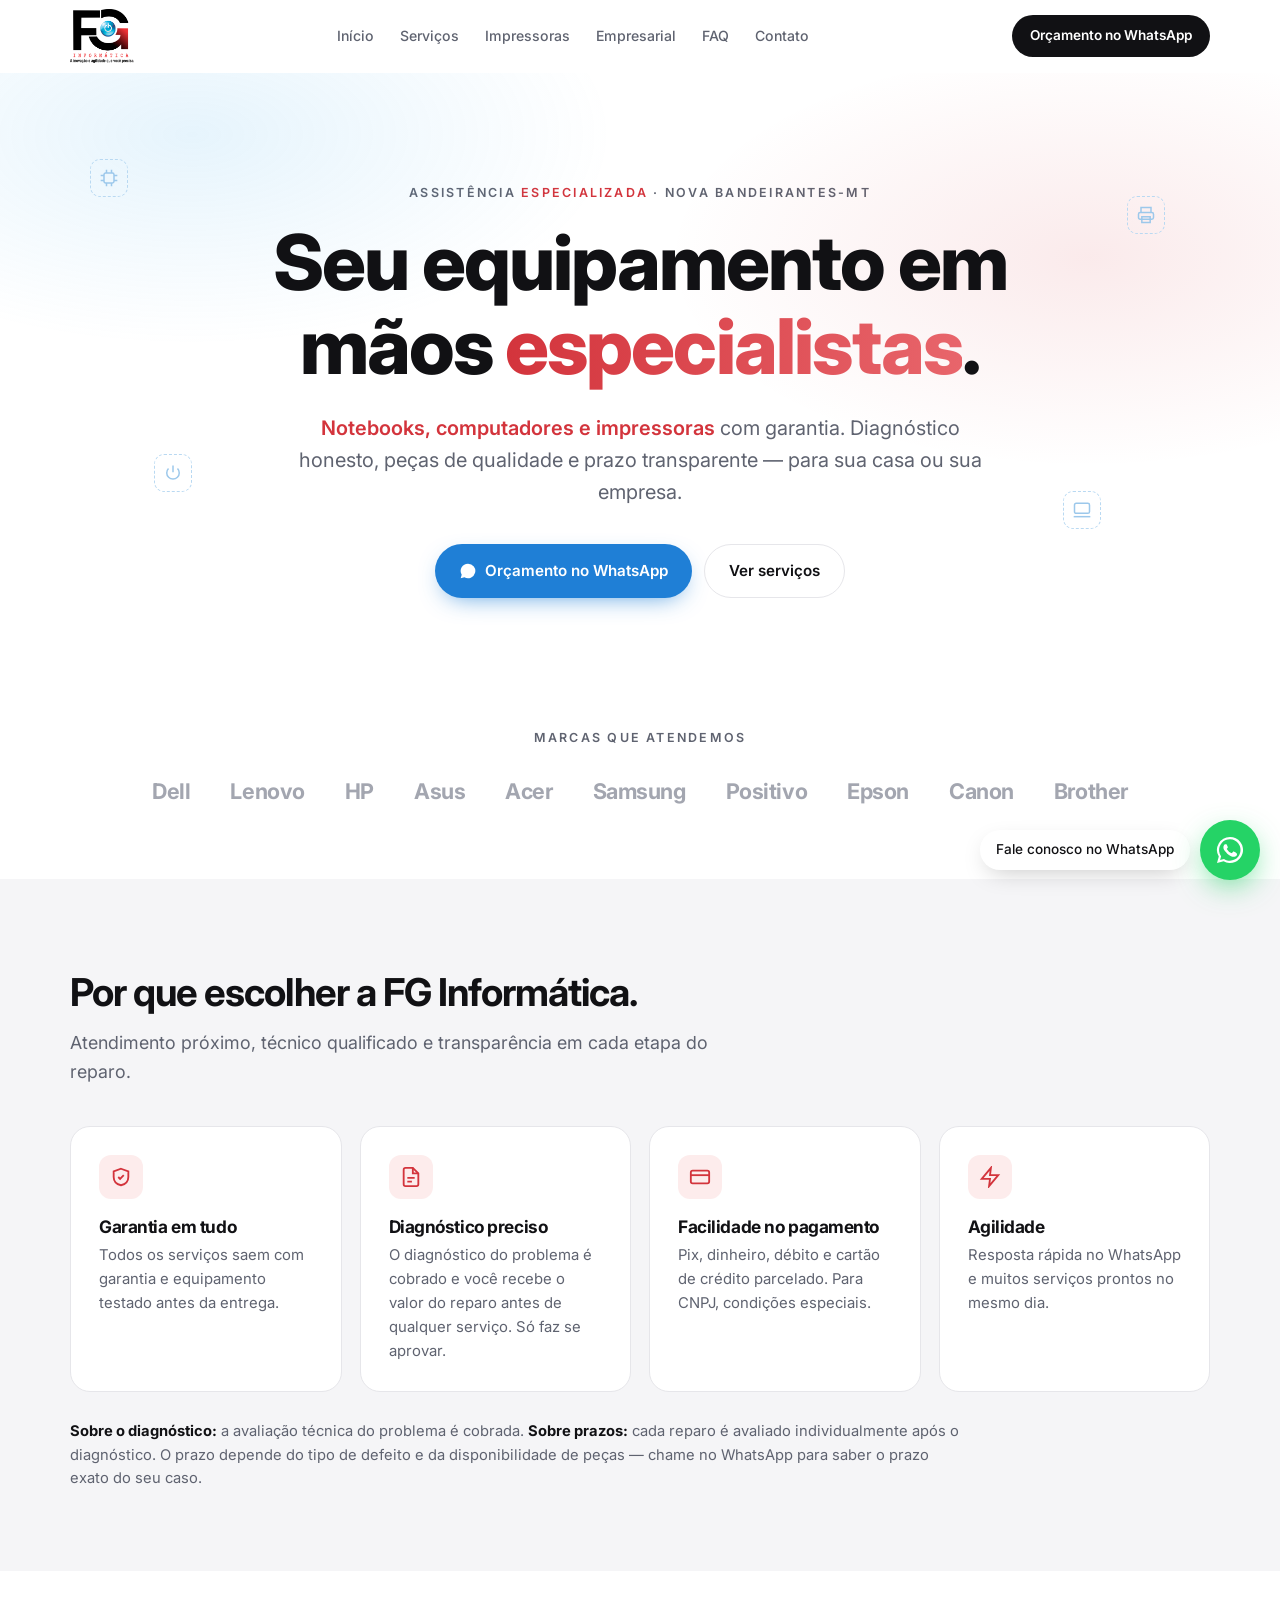
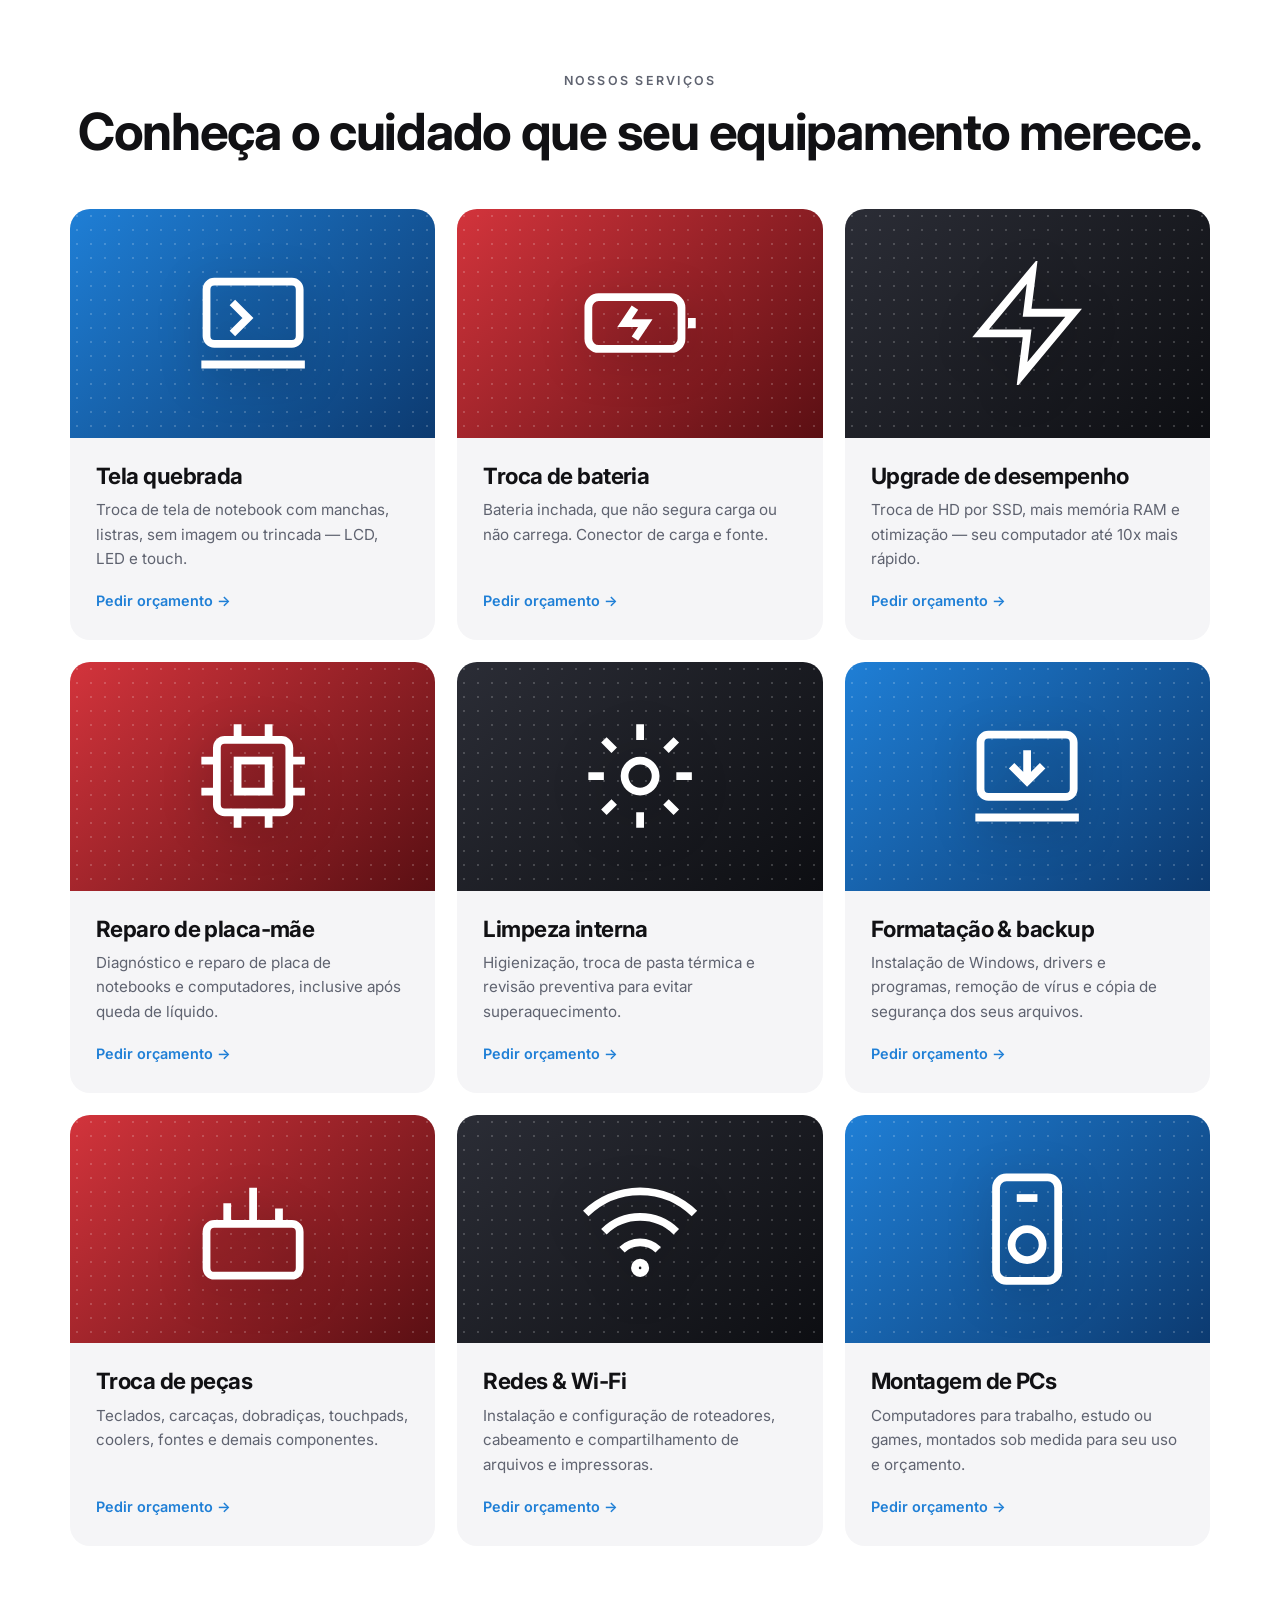
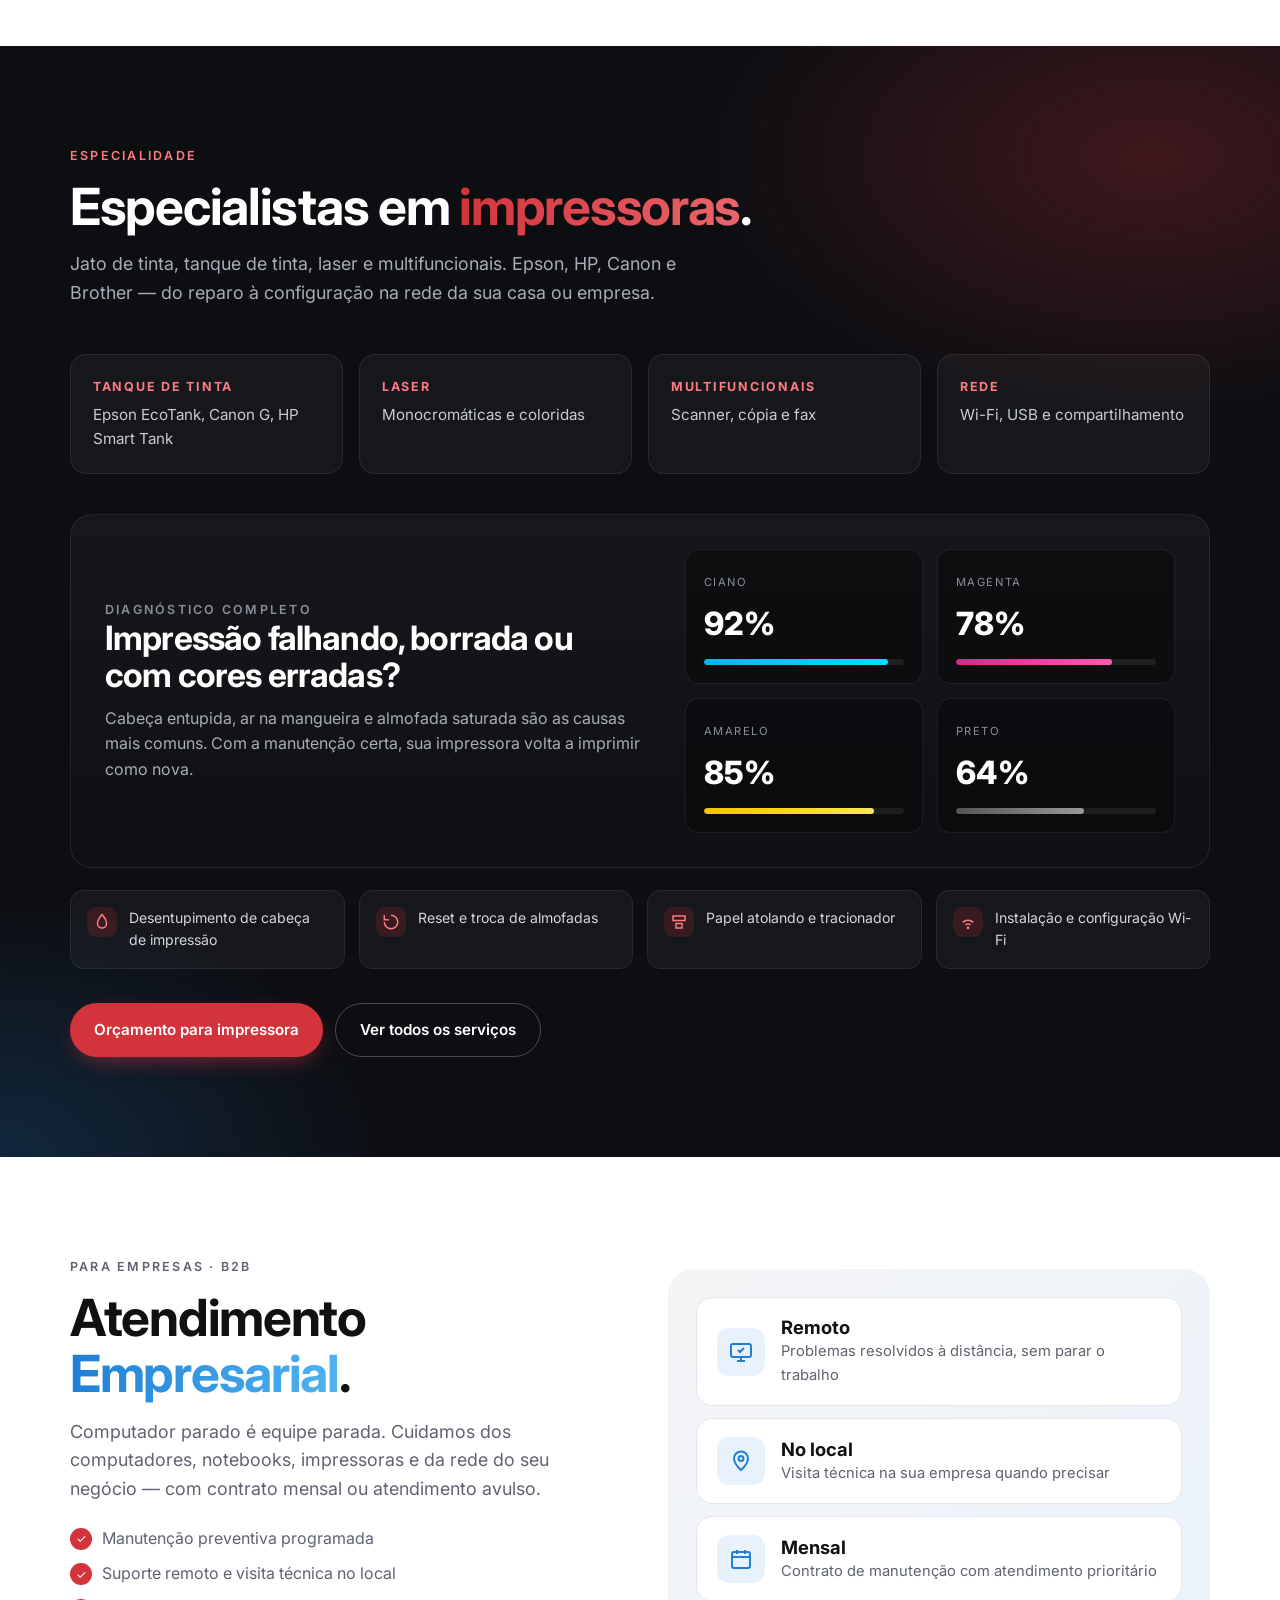
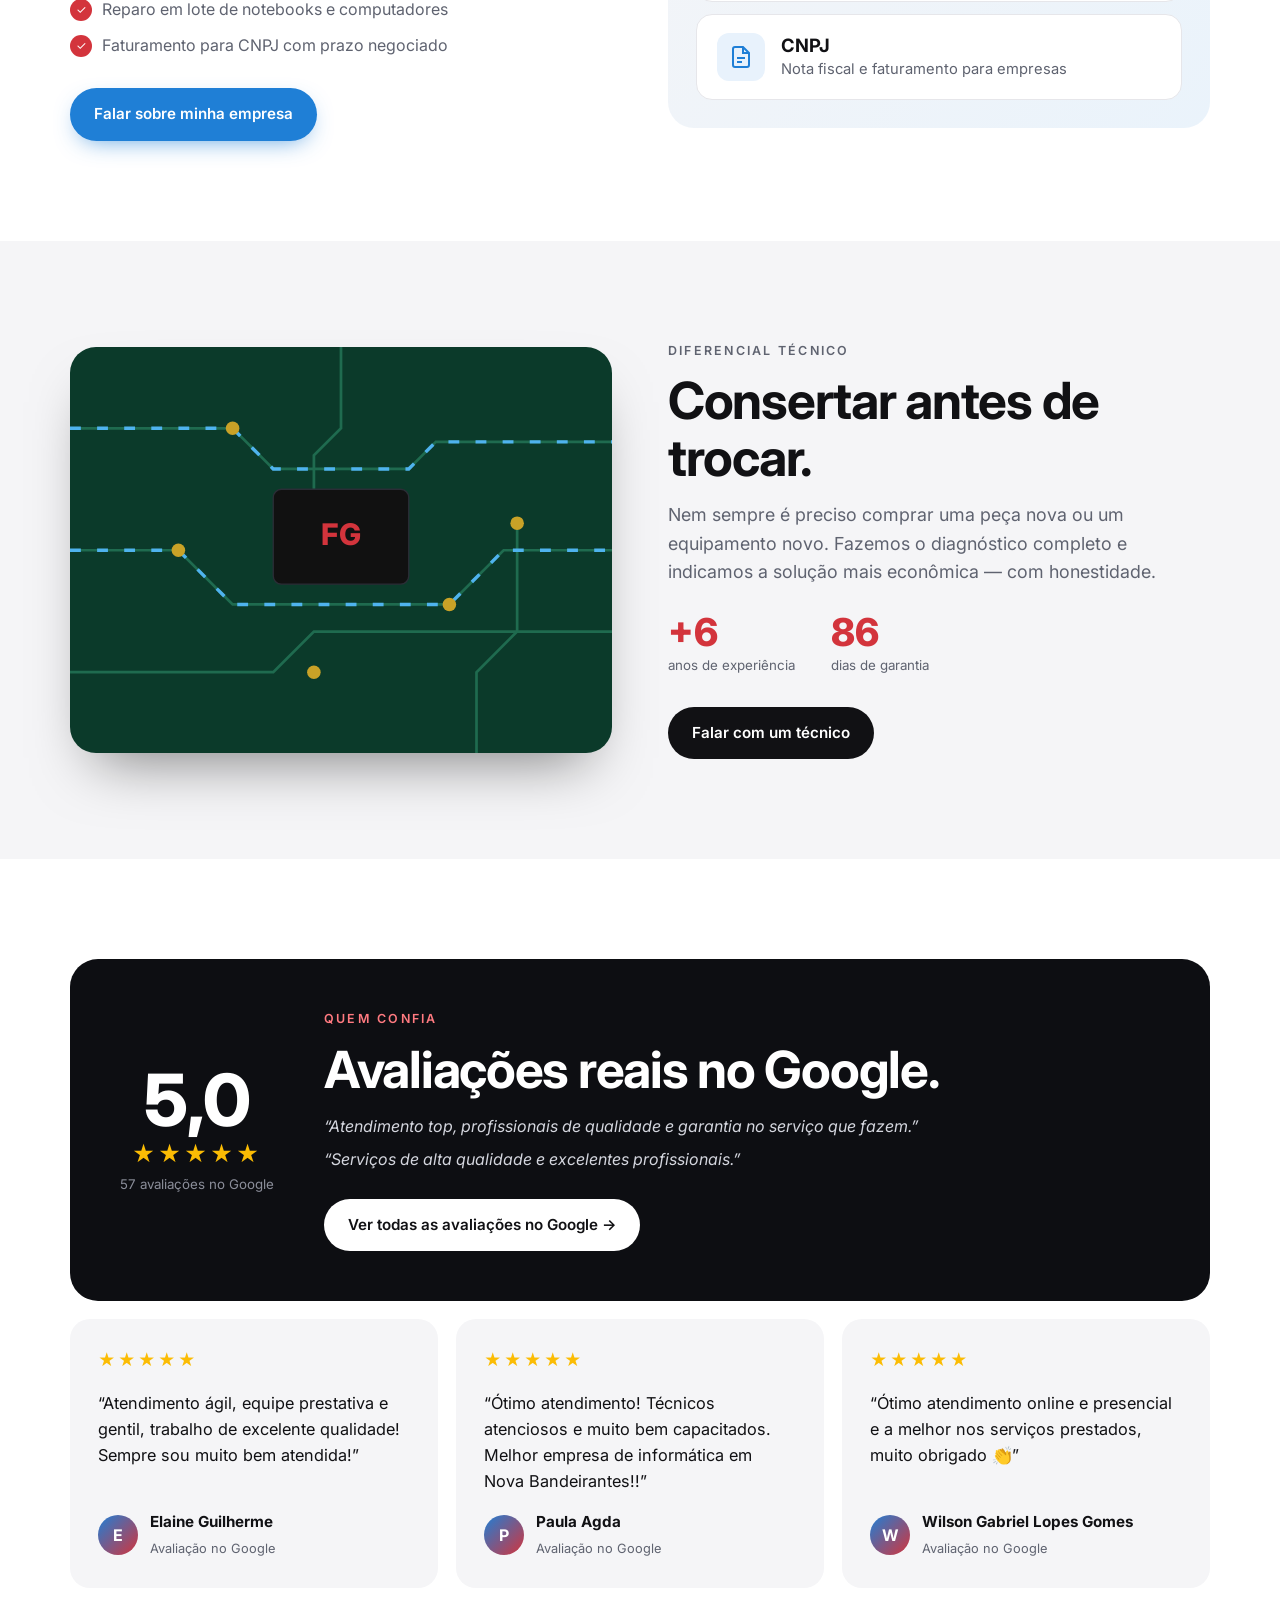
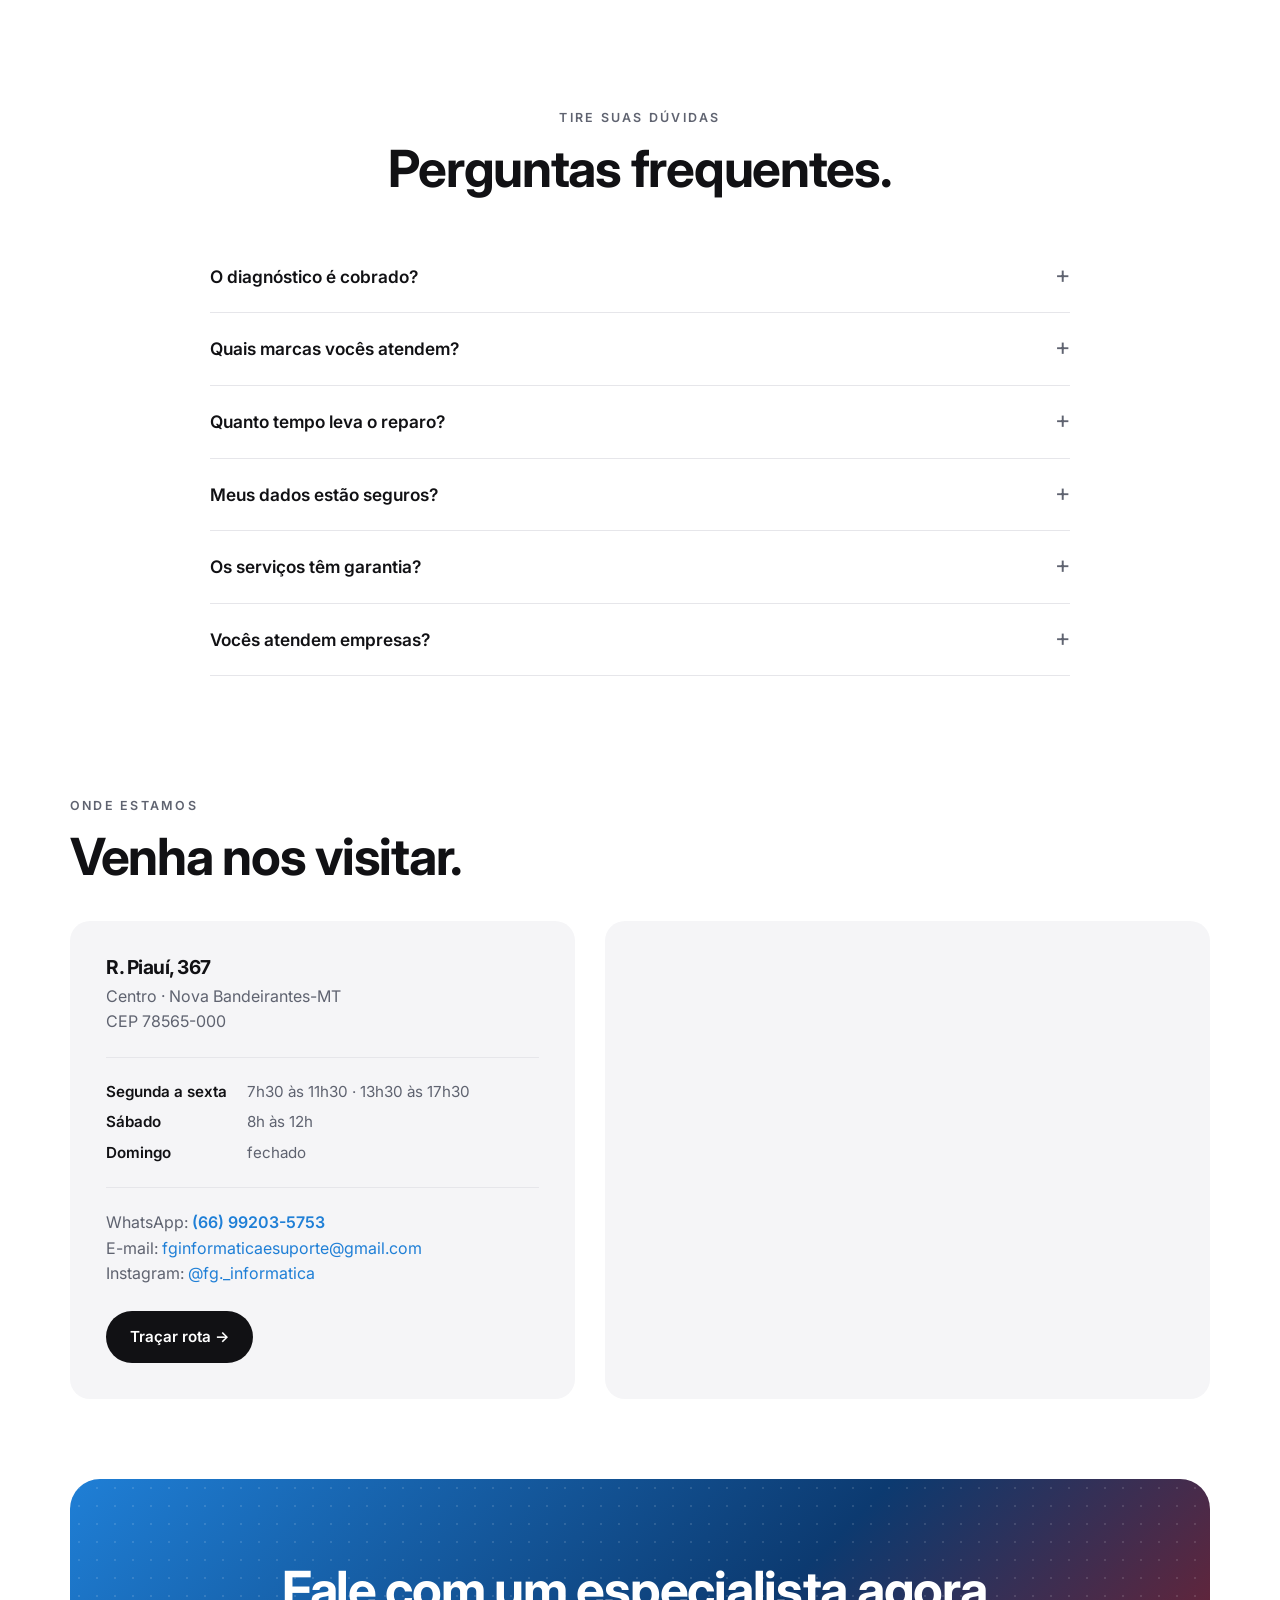
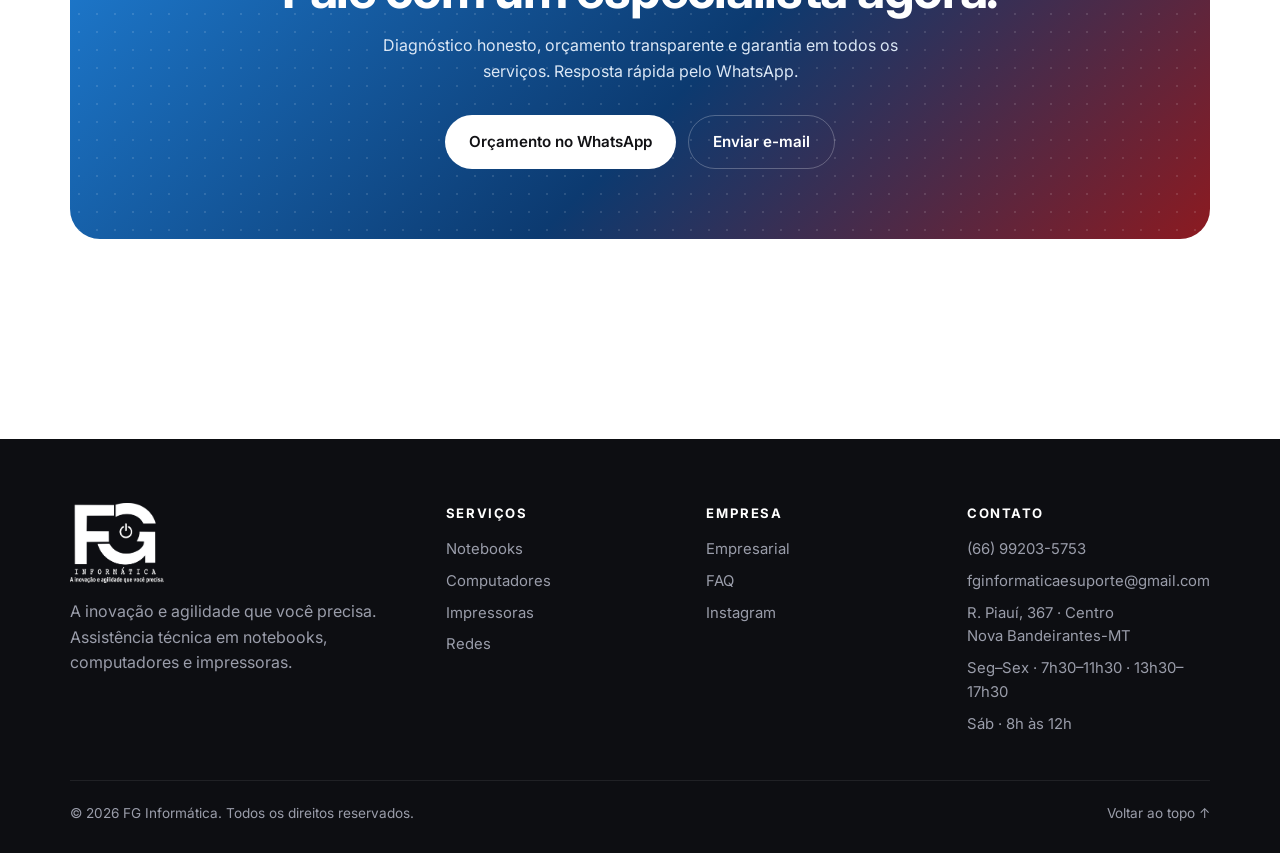
==== commit 37416bf5: "Melhora leitura dos cards empresariais no celular Co-Authored-By: Claude Opus 5.5 <noreply@anthropic" ====
--- a/index.html
+++ b/index.html
@@ -151,10 +151,12 @@
 
   /* B2B */
   .b2b{display:grid;grid-template-columns:1fr 1fr;gap:56px;align-items:center}
-  .b2b-art{border-radius:26px;background:linear-gradient(135deg,var(--soft),#eaf3fb);padding:36px;display:grid;grid-template-columns:1fr 1fr;gap:14px}
-  .b2b-art div{background:#fff;border-radius:16px;padding:20px;border:1px solid var(--line)}
-  .b2b-art strong{display:block;font-size:1.9rem;font-weight:800;color:var(--blue)}
-  .b2b-art small{color:var(--muted);font-size:.85rem}
+  .b2b-art{border-radius:26px;background:linear-gradient(135deg,var(--soft),#eaf3fb);padding:28px;display:grid;gap:12px}
+  .b2b-item{display:flex;align-items:center;gap:16px;background:#fff;border-radius:16px;padding:18px 20px;border:1px solid var(--line)}
+  .b2b-ic{flex:none;width:48px;height:48px;border-radius:12px;background:#e8f2fc;color:var(--blue);display:grid;place-items:center}
+  .b2b-ic svg{width:24px;height:24px}
+  .b2b-item strong{display:block;font-size:1.15rem;font-weight:700;color:var(--text);line-height:1.2}
+  .b2b-item small{display:block;color:var(--muted);font-size:.92rem;margin-top:2px}
   .checks{list-style:none;margin:22px 0 30px;display:grid;gap:10px}
   .checks li{display:flex;gap:10px;color:var(--muted)}
   .checks li::before{content:"✓";color:#fff;background:var(--red);width:22px;height:22px;border-radius:50%;display:grid;place-items:center;font-size:.75rem;flex:none;margin-top:2px}
@@ -224,7 +226,7 @@
   .copy{margin-top:44px;padding-top:22px;border-top:1px solid rgba(255,255,255,.08);display:flex;justify-content:space-between;flex-wrap:wrap;gap:10px;font-size:.85rem}
 
   /* Floating WhatsApp */
-  .wa-float{position:fixed;right:20px;bottom:20px;z-index:60;display:flex;align-items:center;gap:10px}
+  .wa-float{position:fixed;right:20px;bottom:20px;z-index:2147483000;display:flex;align-items:center;gap:10px}
   .wa-float .lbl{background:#fff;border-radius:999px;padding:9px 16px;font-size:.85rem;font-weight:500;box-shadow:0 8px 24px -8px rgba(0,0,0,.25)}
   .wa-float .bub{width:60px;height:60px;border-radius:50%;background:var(--green);display:grid;place-items:center;box-shadow:0 10px 30px -6px rgba(37,211,102,.7);animation:pulse 2.5s infinite}
   .wa-float svg{width:32px;height:32px;fill:#fff}
@@ -251,6 +253,9 @@
     .hero-ctas .btn{width:100%;justify-content:center}
     .reviews,.final{padding:40px 22px}
     .chip-float{display:none}
+    .wa-float{bottom:calc(96px + env(safe-area-inset-bottom));right:16px}
+    .b2b-art{padding:14px;border-radius:20px}
+    .b2b-item{padding:16px}
   }
   @media (prefers-reduced-motion:reduce){*{animation:none!important;transition:none!important}.reveal{opacity:1;transform:none}.bar i{width:var(--w)}}
 </style>
@@ -442,11 +447,23 @@
       </ul>
       <a class="btn btn-primary" data-wa="Olá! Gostaria de falar sobre atendimento para minha empresa.">Falar sobre minha empresa</a>
     </div>
-    <div class="b2b-art reveal" aria-hidden="true">
-      <div><strong>Remoto</strong><small>Problemas resolvidos à distância</small></div>
-      <div><strong>No local</strong><small>Visita técnica quando precisar</small></div>
-      <div><strong>Mensal</strong><small>Contrato com prioridade</small></div>
-      <div><strong>CNPJ</strong><small>Nota fiscal e faturamento</small></div>
+    <div class="b2b-art reveal">
+      <div class="b2b-item">
+        <span class="b2b-ic"><svg viewBox="0 0 24 24" fill="none" stroke="currentColor" stroke-width="2"><rect x="2" y="4" width="20" height="13" rx="2"/><path d="M8 21h8M12 17v4M9 10l2 2 4-4"/></svg></span>
+        <span><strong>Remoto</strong><small>Problemas resolvidos à distância, sem parar o trabalho</small></span>
+      </div>
+      <div class="b2b-item">
+        <span class="b2b-ic"><svg viewBox="0 0 24 24" fill="none" stroke="currentColor" stroke-width="2"><path d="M12 21s-7-6.2-7-11.5a7 7 0 0 1 14 0C19 14.8 12 21 12 21z"/><circle cx="12" cy="9.5" r="2.5"/></svg></span>
+        <span><strong>No local</strong><small>Visita técnica na sua empresa quando precisar</small></span>
+      </div>
+      <div class="b2b-item">
+        <span class="b2b-ic"><svg viewBox="0 0 24 24" fill="none" stroke="currentColor" stroke-width="2"><rect x="3" y="5" width="18" height="16" rx="2"/><path d="M3 10h18M8 3v4M16 3v4"/></svg></span>
+        <span><strong>Mensal</strong><small>Contrato de manutenção com atendimento prioritário</small></span>
+      </div>
+      <div class="b2b-item">
+        <span class="b2b-ic"><svg viewBox="0 0 24 24" fill="none" stroke="currentColor" stroke-width="2"><path d="M14 2H6a2 2 0 0 0-2 2v16a2 2 0 0 0 2 2h12a2 2 0 0 0 2-2V8z"/><path d="M14 2v6h6M8 13h8M8 17h5"/></svg></span>
+        <span><strong>CNPJ</strong><small>Nota fiscal e faturamento para empresas</small></span>
+      </div>
     </div>
   </div>
 </section>
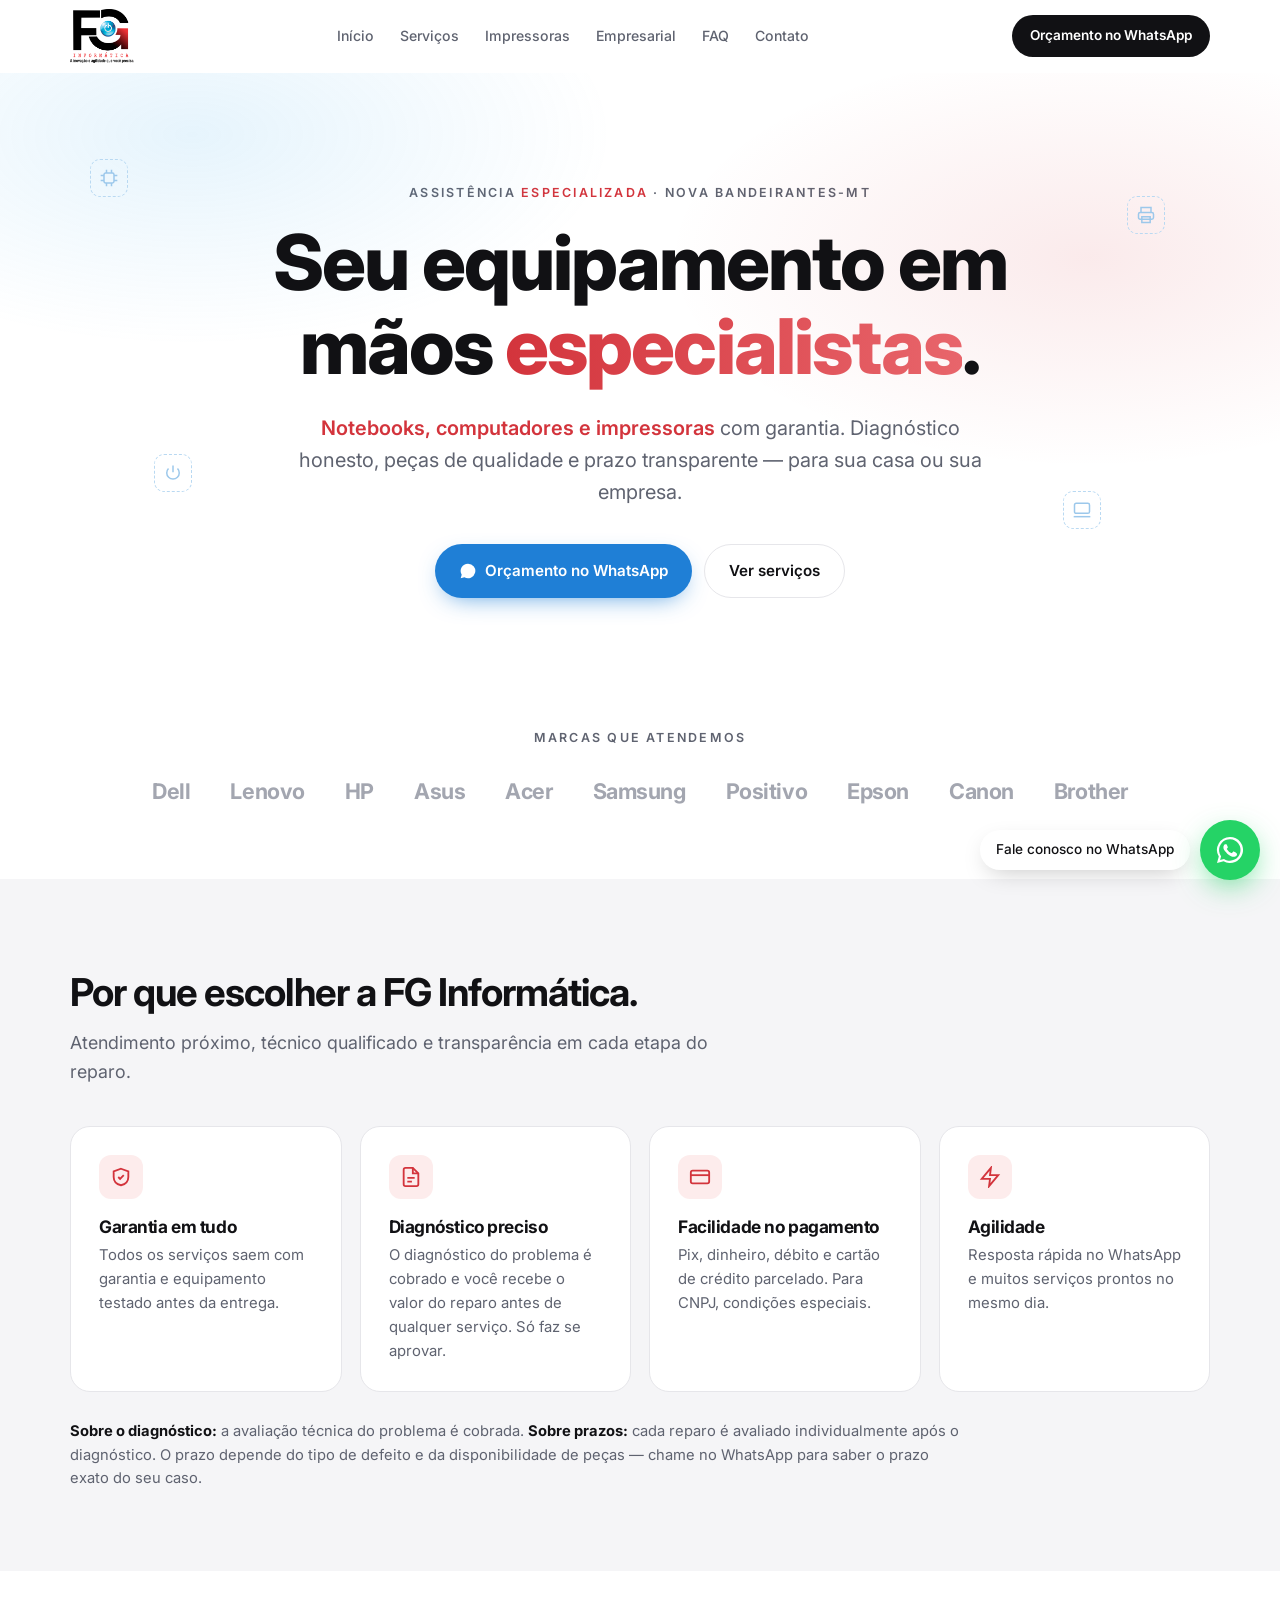
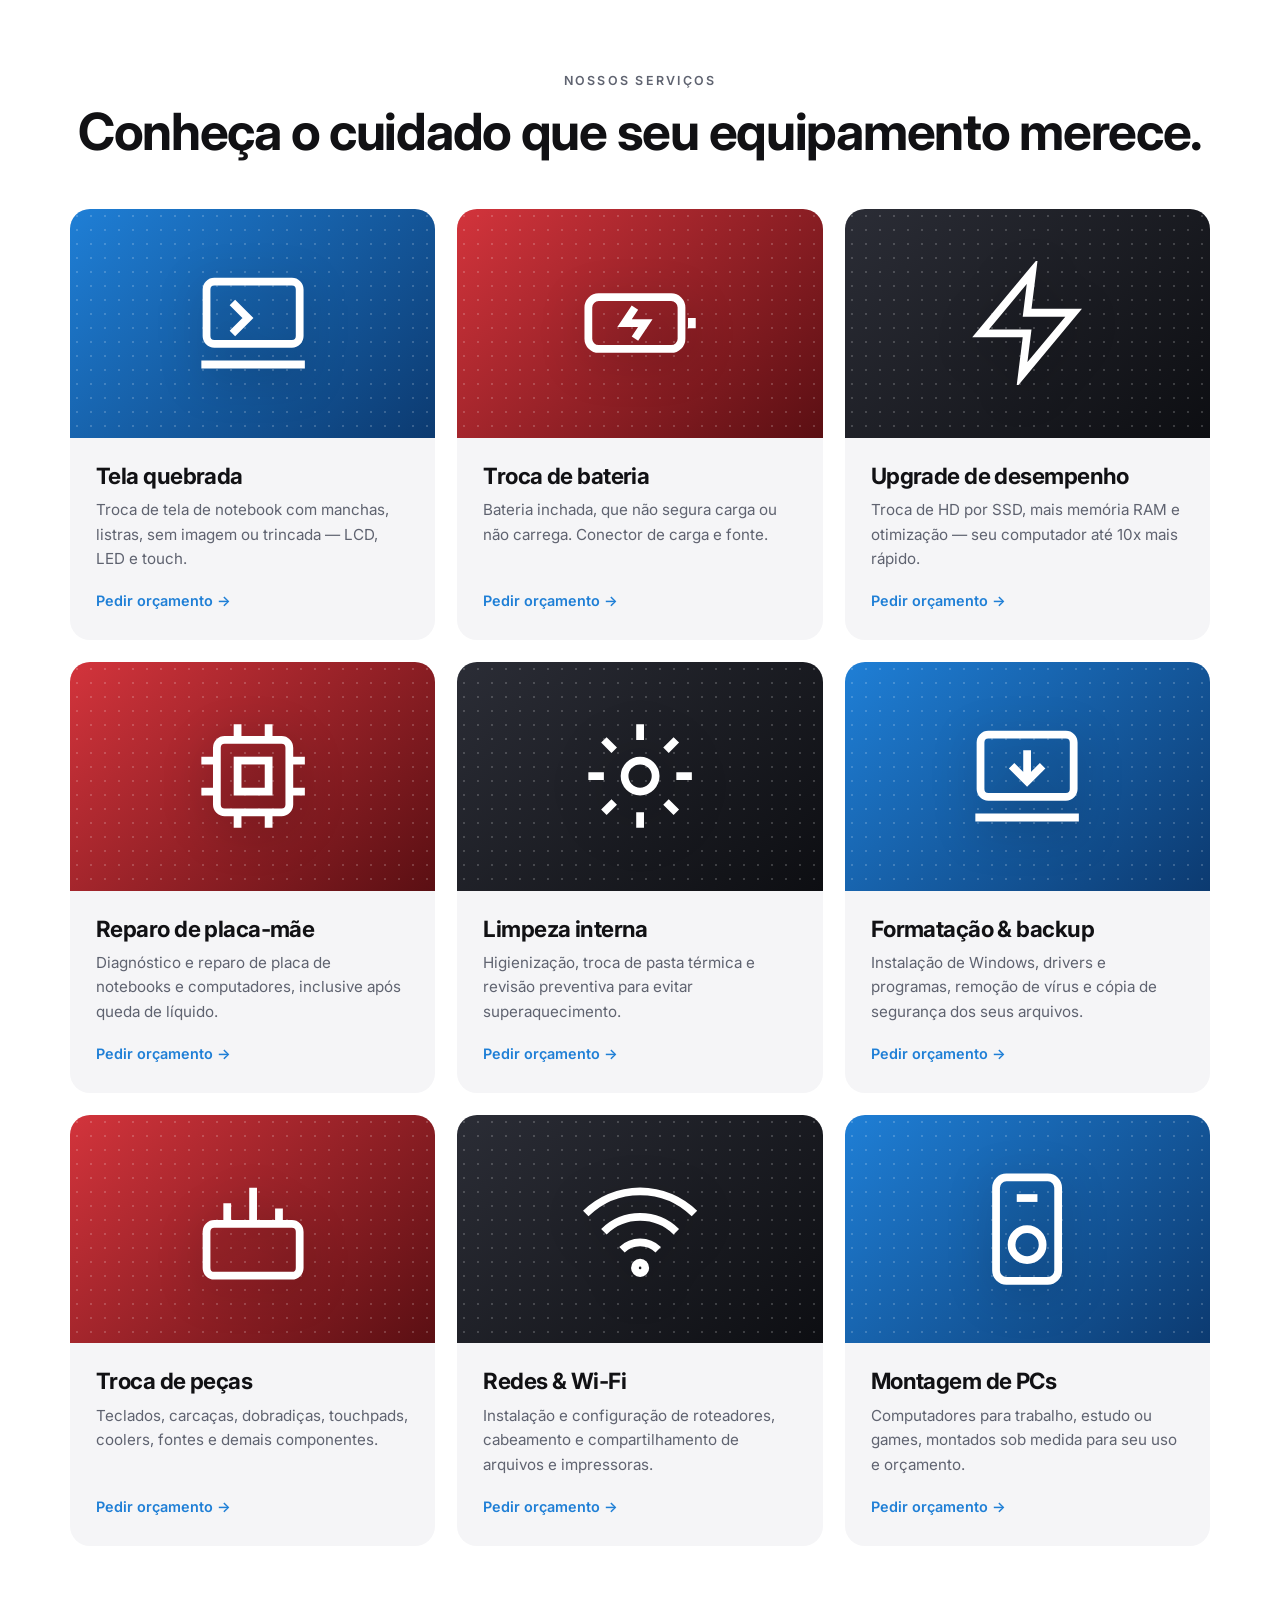
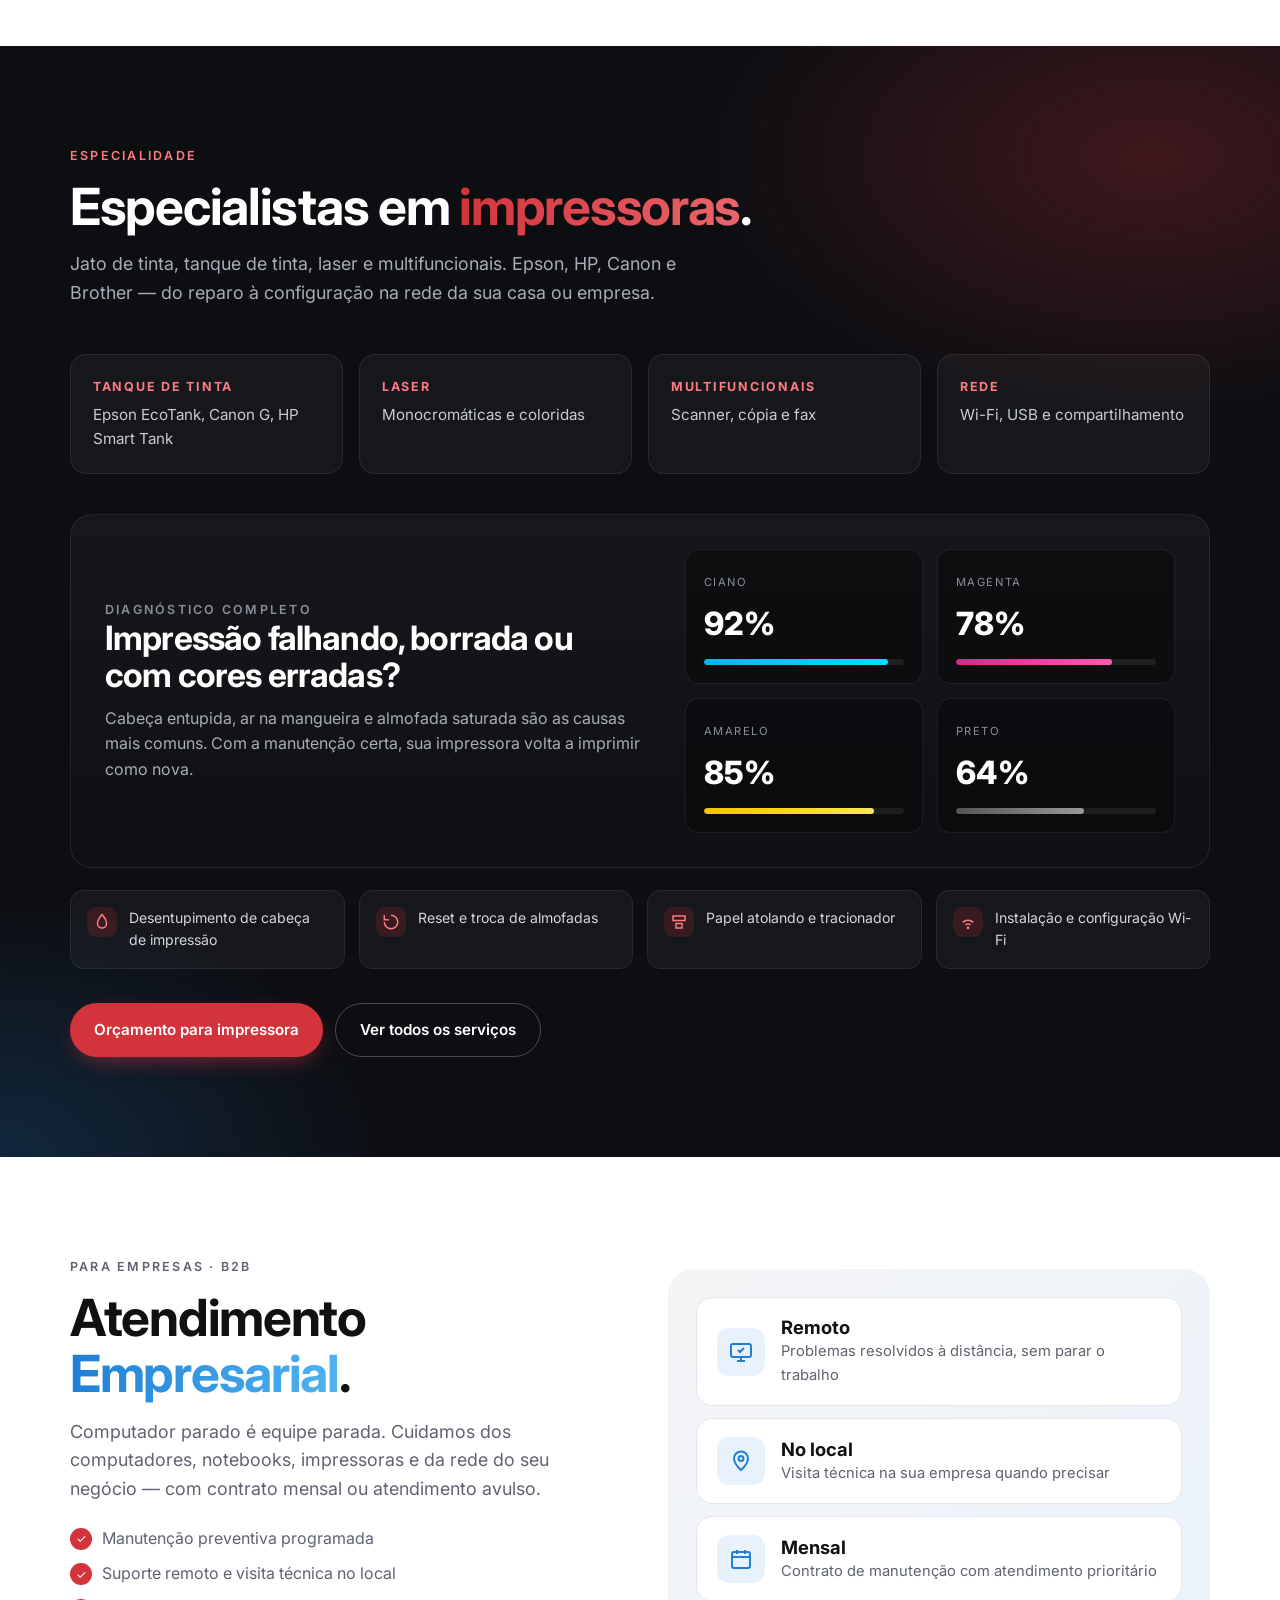
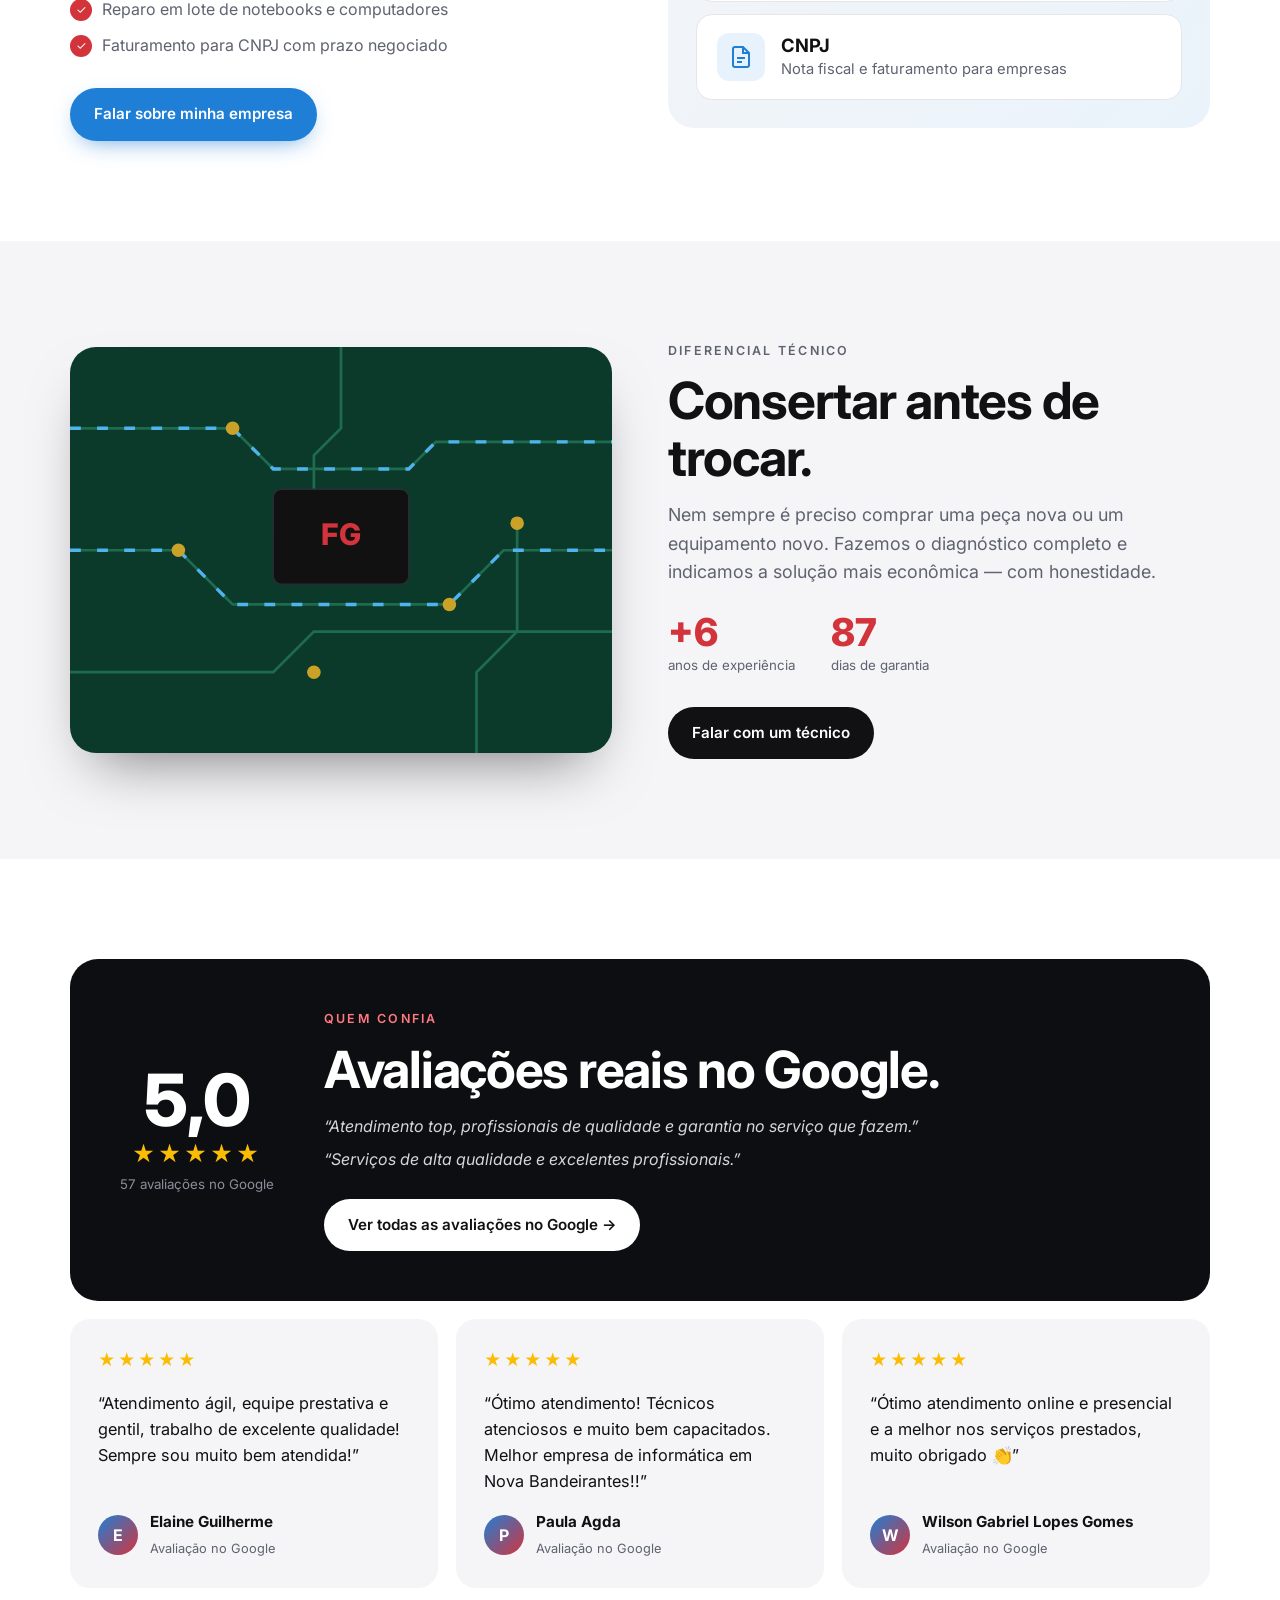
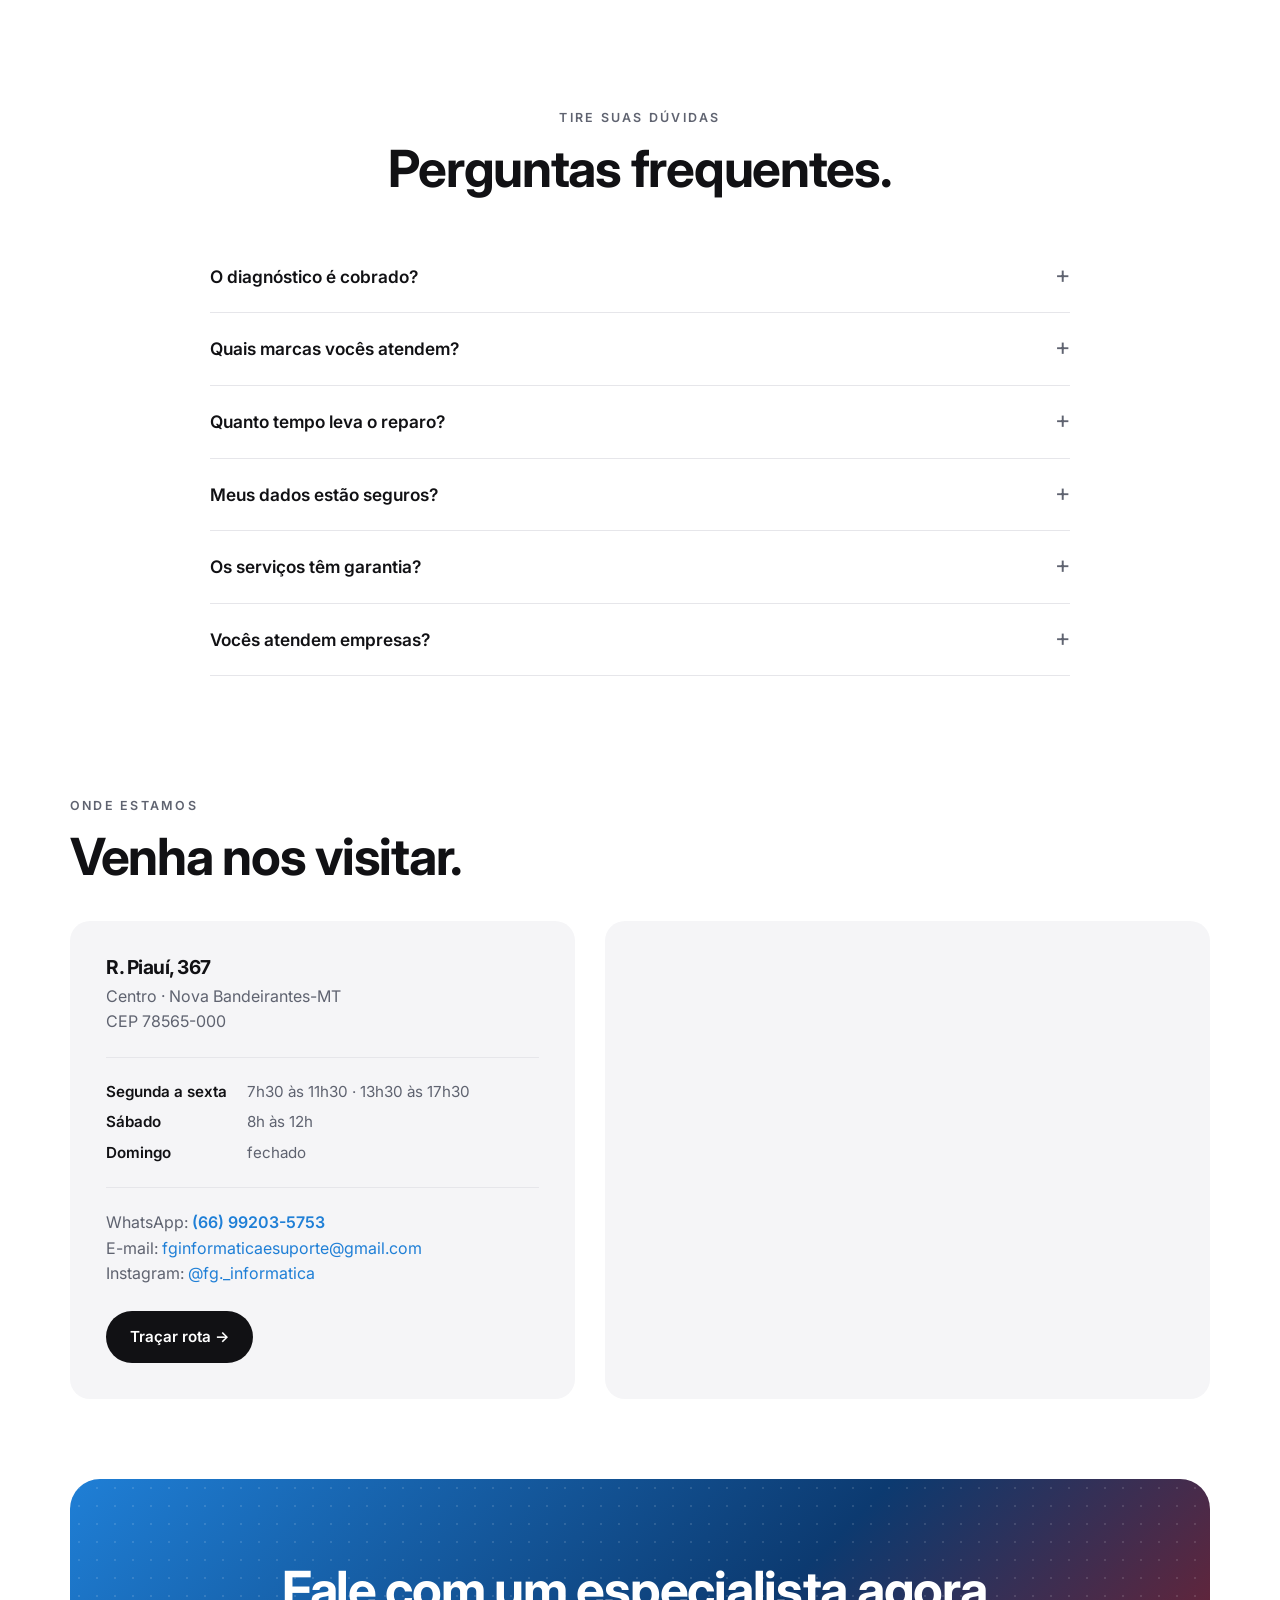
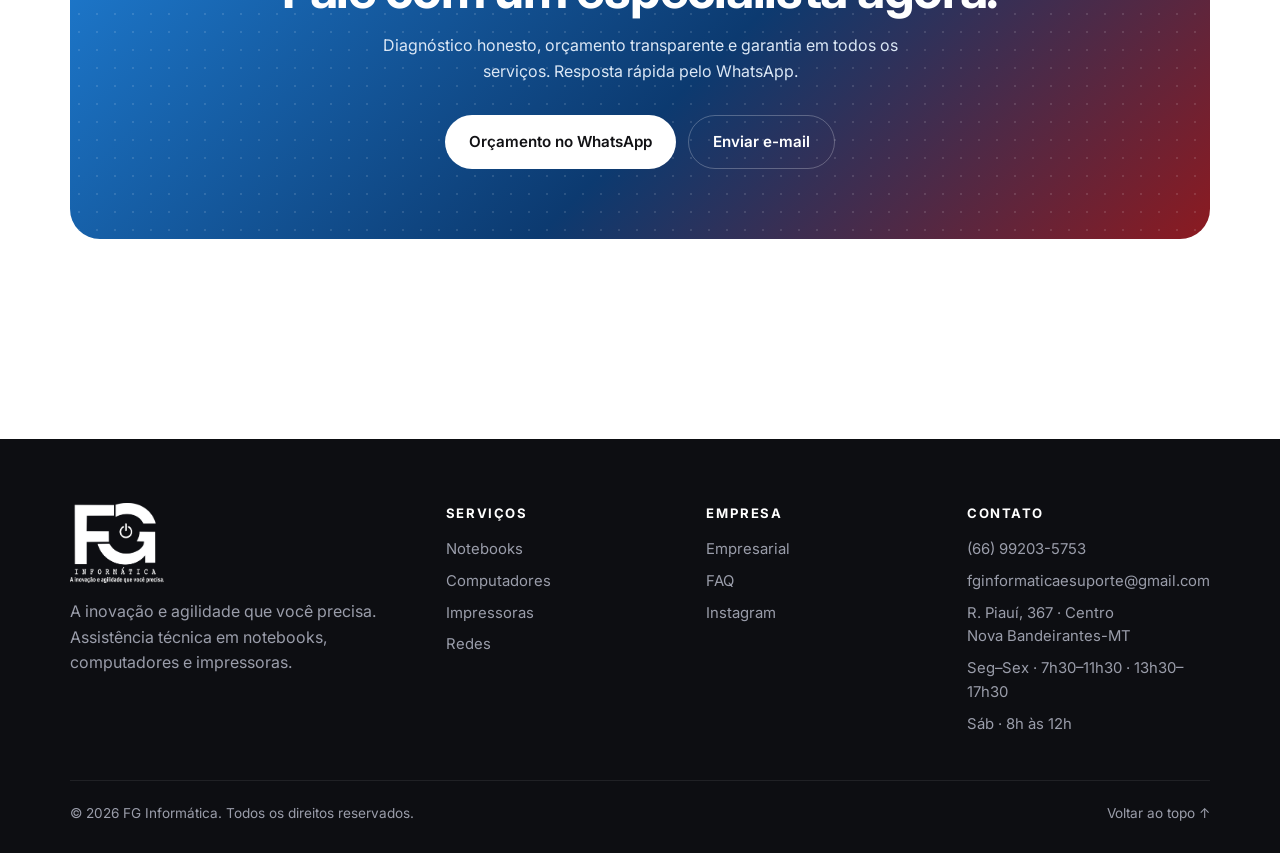
==== commit b1ea699e: "Adiciona dados estruturados, tags de compartilhamento e sitemap Co-Authored-By: Claude Opus 5.5 <nor" ====
--- a/index.html
+++ b/index.html
@@ -4,8 +4,49 @@
 <meta charset="utf-8">
 <meta name="viewport" content="width=device-width, initial-scale=1">
 <title>FG Informática | Assistência Técnica em Nova Bandeirantes-MT</title>
-<meta name="description" content="FG Informática: conserto de notebooks, computadores e impressoras com garantia. Reparo de placa, troca de tela e bateria, upgrade, formatação e suporte para empresas. Orçamento pelo WhatsApp.">
+<meta name="description" content="FG Informática em Nova Bandeirantes-MT: conserto de notebooks, computadores e impressoras com garantia. Reparo de placa, troca de tela e bateria, upgrade, formatação e suporte para empresas. Orçamento pelo WhatsApp.">
+<link rel="canonical" href="https://franciscofern.github.io/fgsite/">
 <link rel="icon" href="assets/logo-colorida.png">
+<meta property="og:type" content="website">
+<meta property="og:locale" content="pt_BR">
+<meta property="og:site_name" content="FG Informática">
+<meta property="og:title" content="FG Informática | Assistência Técnica em Nova Bandeirantes-MT">
+<meta property="og:description" content="Conserto de notebooks, computadores e impressoras com garantia de 90 dias. Atendimento para empresas. Fale pelo WhatsApp (66) 99203-5753.">
+<meta property="og:url" content="https://franciscofern.github.io/fgsite/">
+<meta property="og:image" content="https://franciscofern.github.io/fgsite/assets/logo-colorida.png">
+<script type="application/ld+json">
+{
+  "@context": "https://schema.org",
+  "@type": "ComputerStore",
+  "name": "FG Informática",
+  "description": "Assistência técnica em notebooks, computadores e impressoras em Nova Bandeirantes-MT.",
+  "url": "https://franciscofern.github.io/fgsite/",
+  "logo": "https://franciscofern.github.io/fgsite/assets/logo-colorida.png",
+  "image": "https://franciscofern.github.io/fgsite/assets/logo-colorida.png",
+  "telephone": "+55-66-99203-5753",
+  "email": "fginformaticaesuporte@gmail.com",
+  "address": {
+    "@type": "PostalAddress",
+    "streetAddress": "R. Piauí, 367 - Centro",
+    "addressLocality": "Nova Bandeirantes",
+    "addressRegion": "MT",
+    "postalCode": "78565-000",
+    "addressCountry": "BR"
+  },
+  "geo": { "@type": "GeoCoordinates", "latitude": -9.8533334, "longitude": -57.815858 },
+  "hasMap": "https://www.google.com/maps?cid=15471306178487770590",
+  "openingHoursSpecification": [
+    { "@type": "OpeningHoursSpecification", "dayOfWeek": ["Monday","Tuesday","Wednesday","Thursday","Friday"], "opens": "07:30", "closes": "11:30" },
+    { "@type": "OpeningHoursSpecification", "dayOfWeek": ["Monday","Tuesday","Wednesday","Thursday","Friday"], "opens": "13:30", "closes": "17:30" },
+    { "@type": "OpeningHoursSpecification", "dayOfWeek": "Saturday", "opens": "08:00", "closes": "12:00" }
+  ],
+  "areaServed": "Nova Bandeirantes - MT",
+  "sameAs": [
+    "https://www.instagram.com/fg._informatica/",
+    "https://www.google.com/maps?cid=15471306178487770590"
+  ]
+}
+</script>
 <link rel="preconnect" href="https://fonts.googleapis.com">
 <link rel="preconnect" href="https://fonts.gstatic.com" crossorigin>
 <link href="https://fonts.googleapis.com/css2?family=Inter:wght@400;500;600;700;800&display=swap" rel="stylesheet">
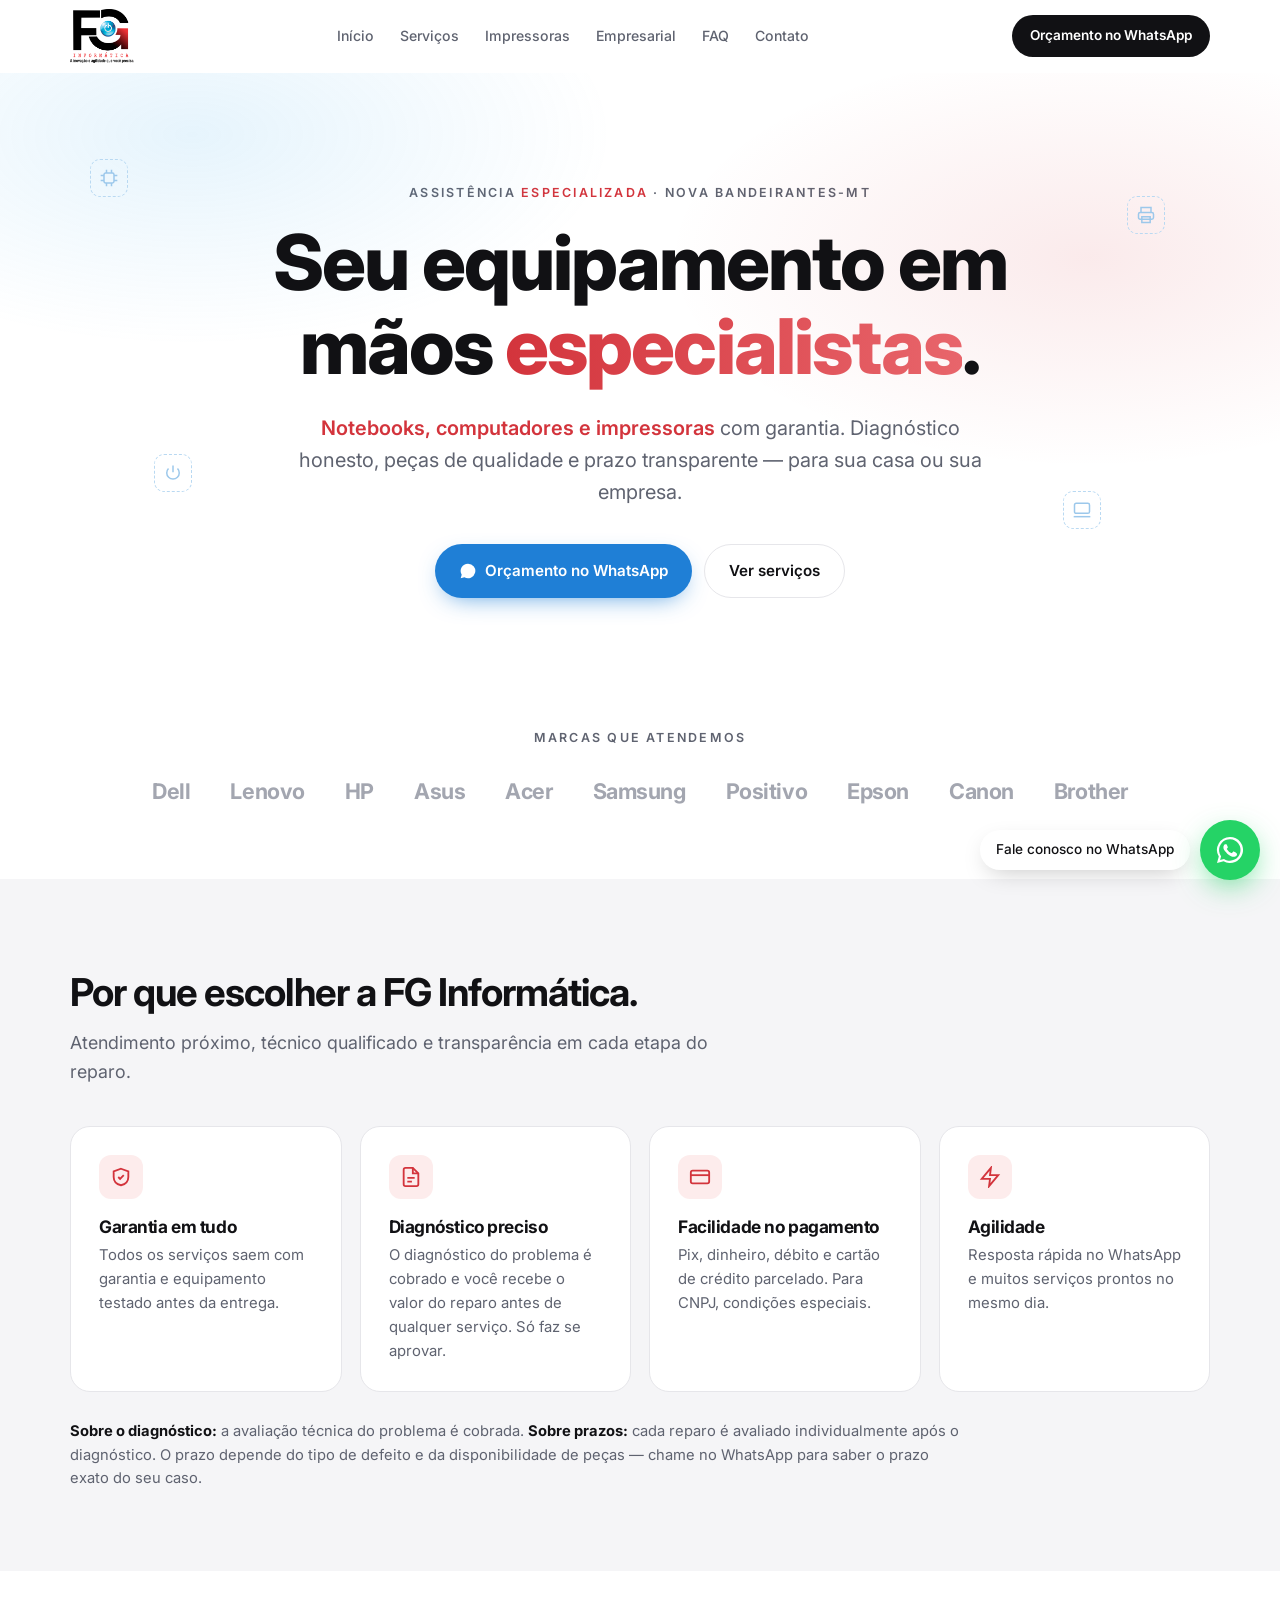
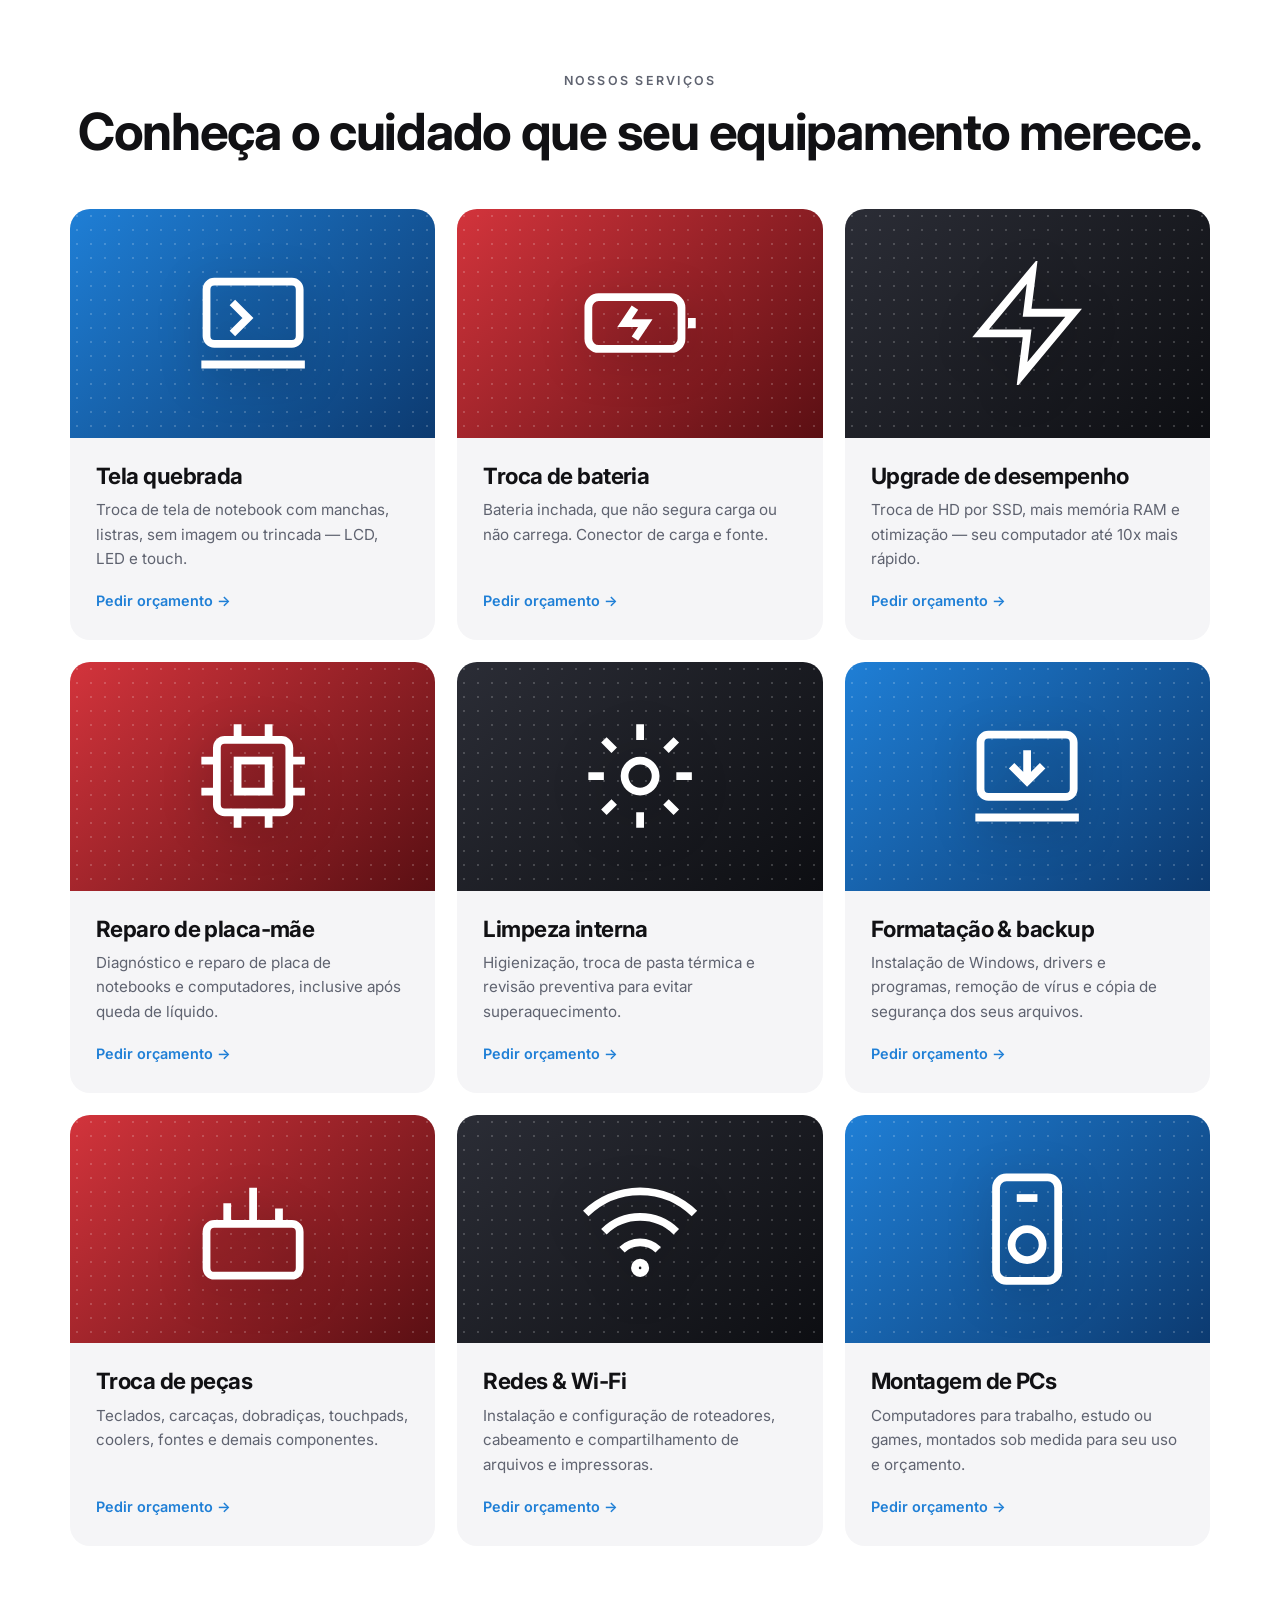
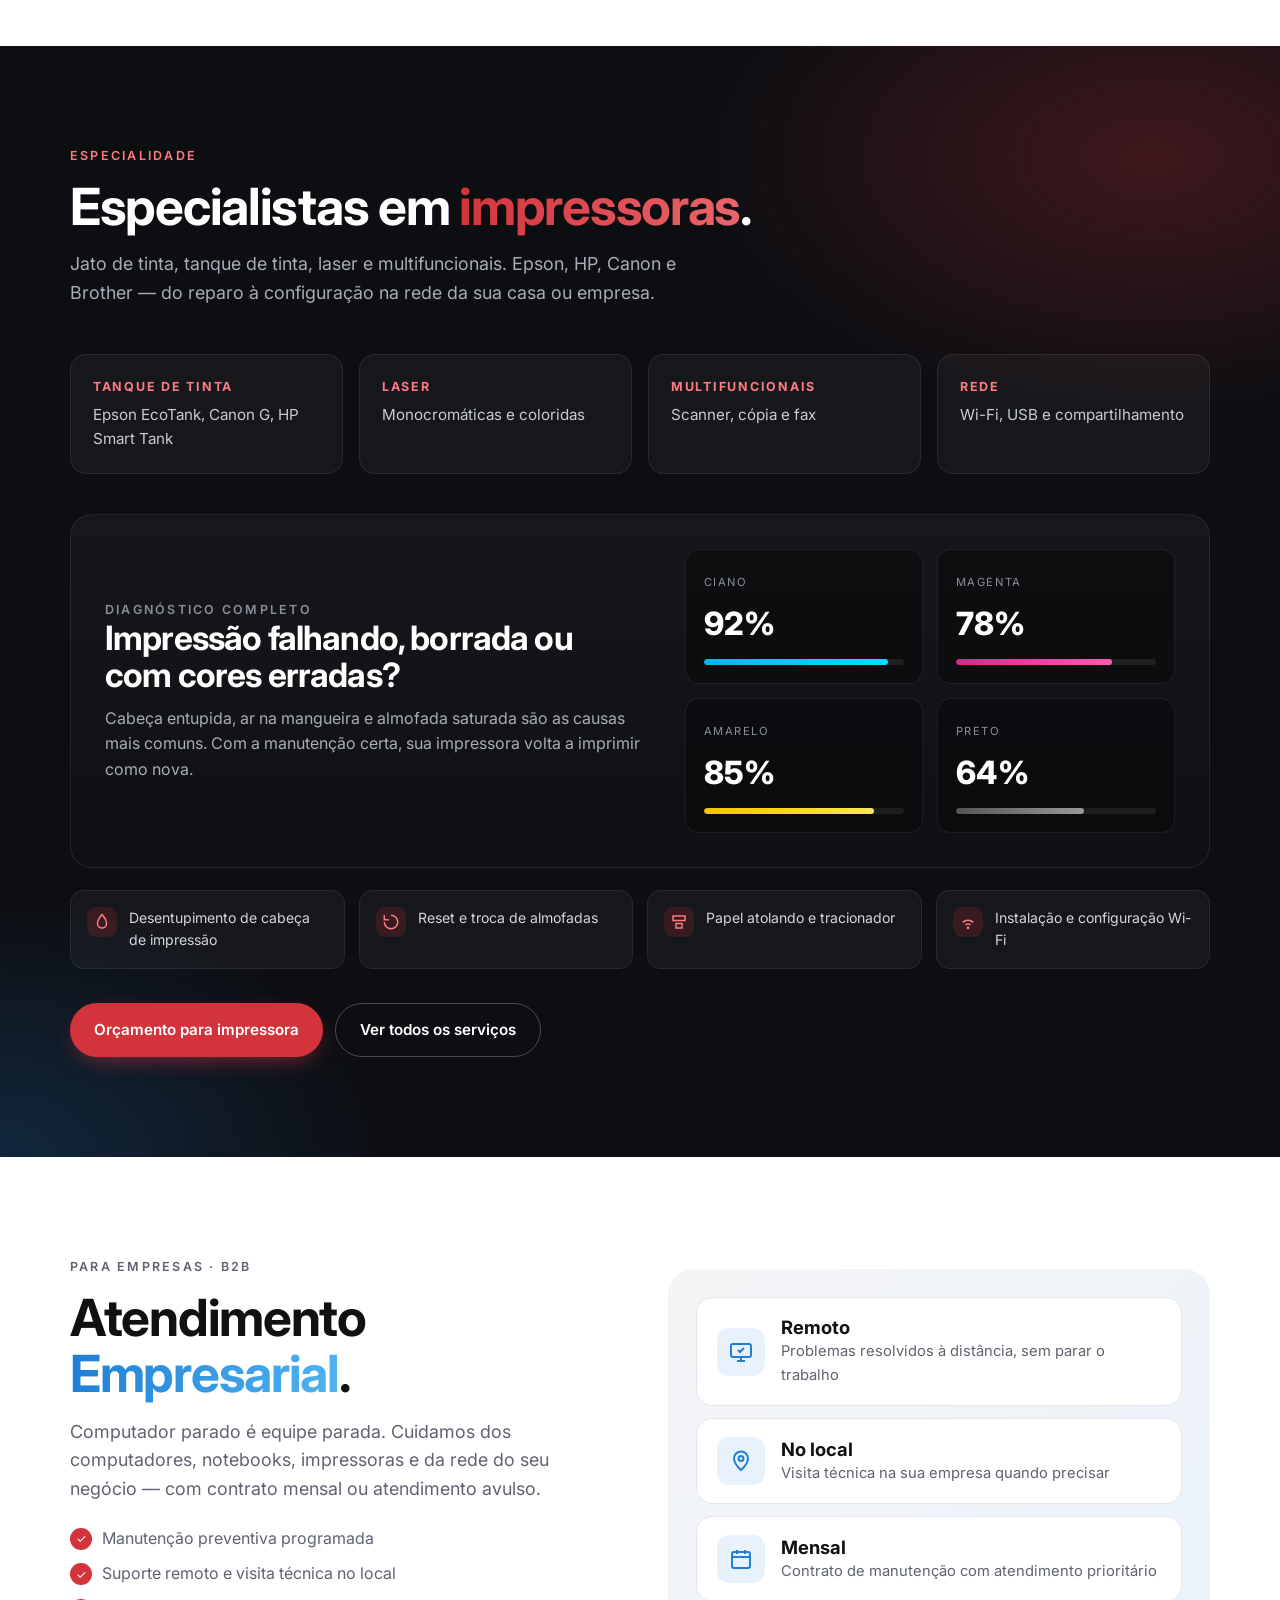
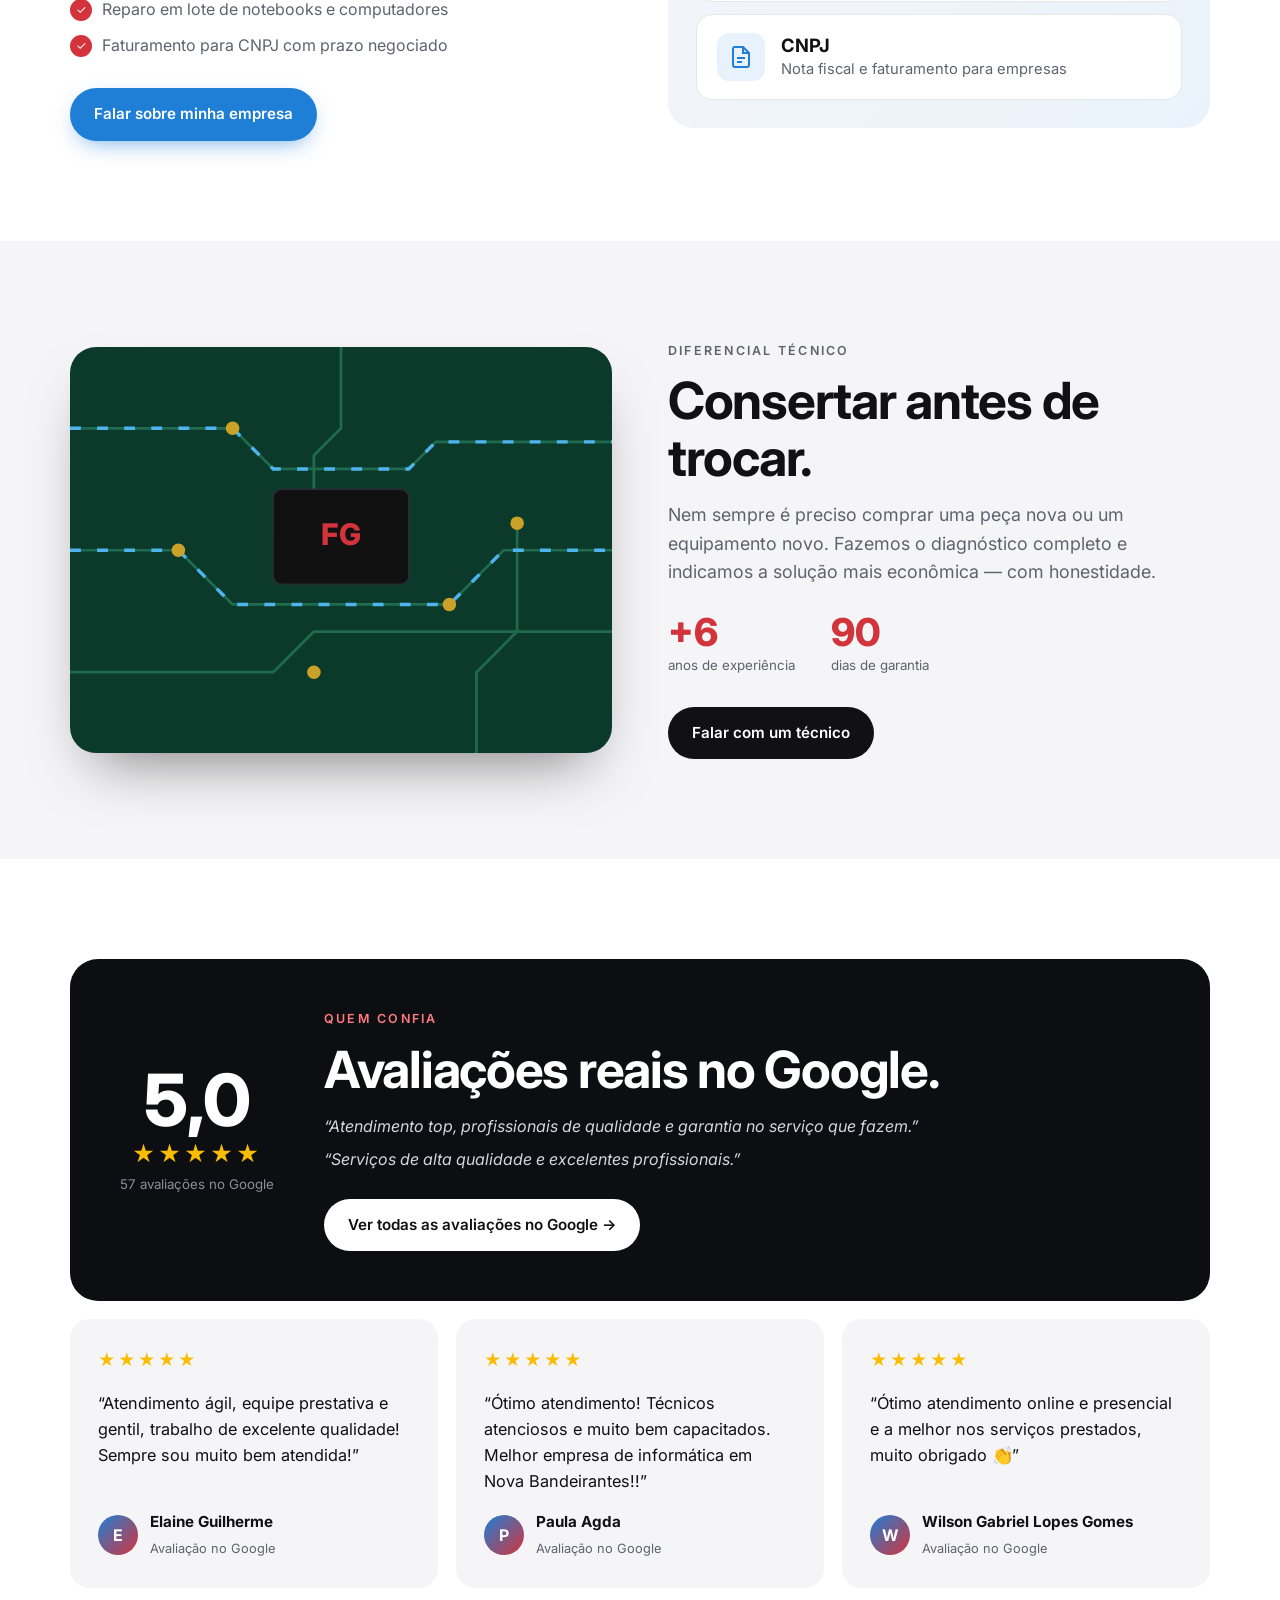
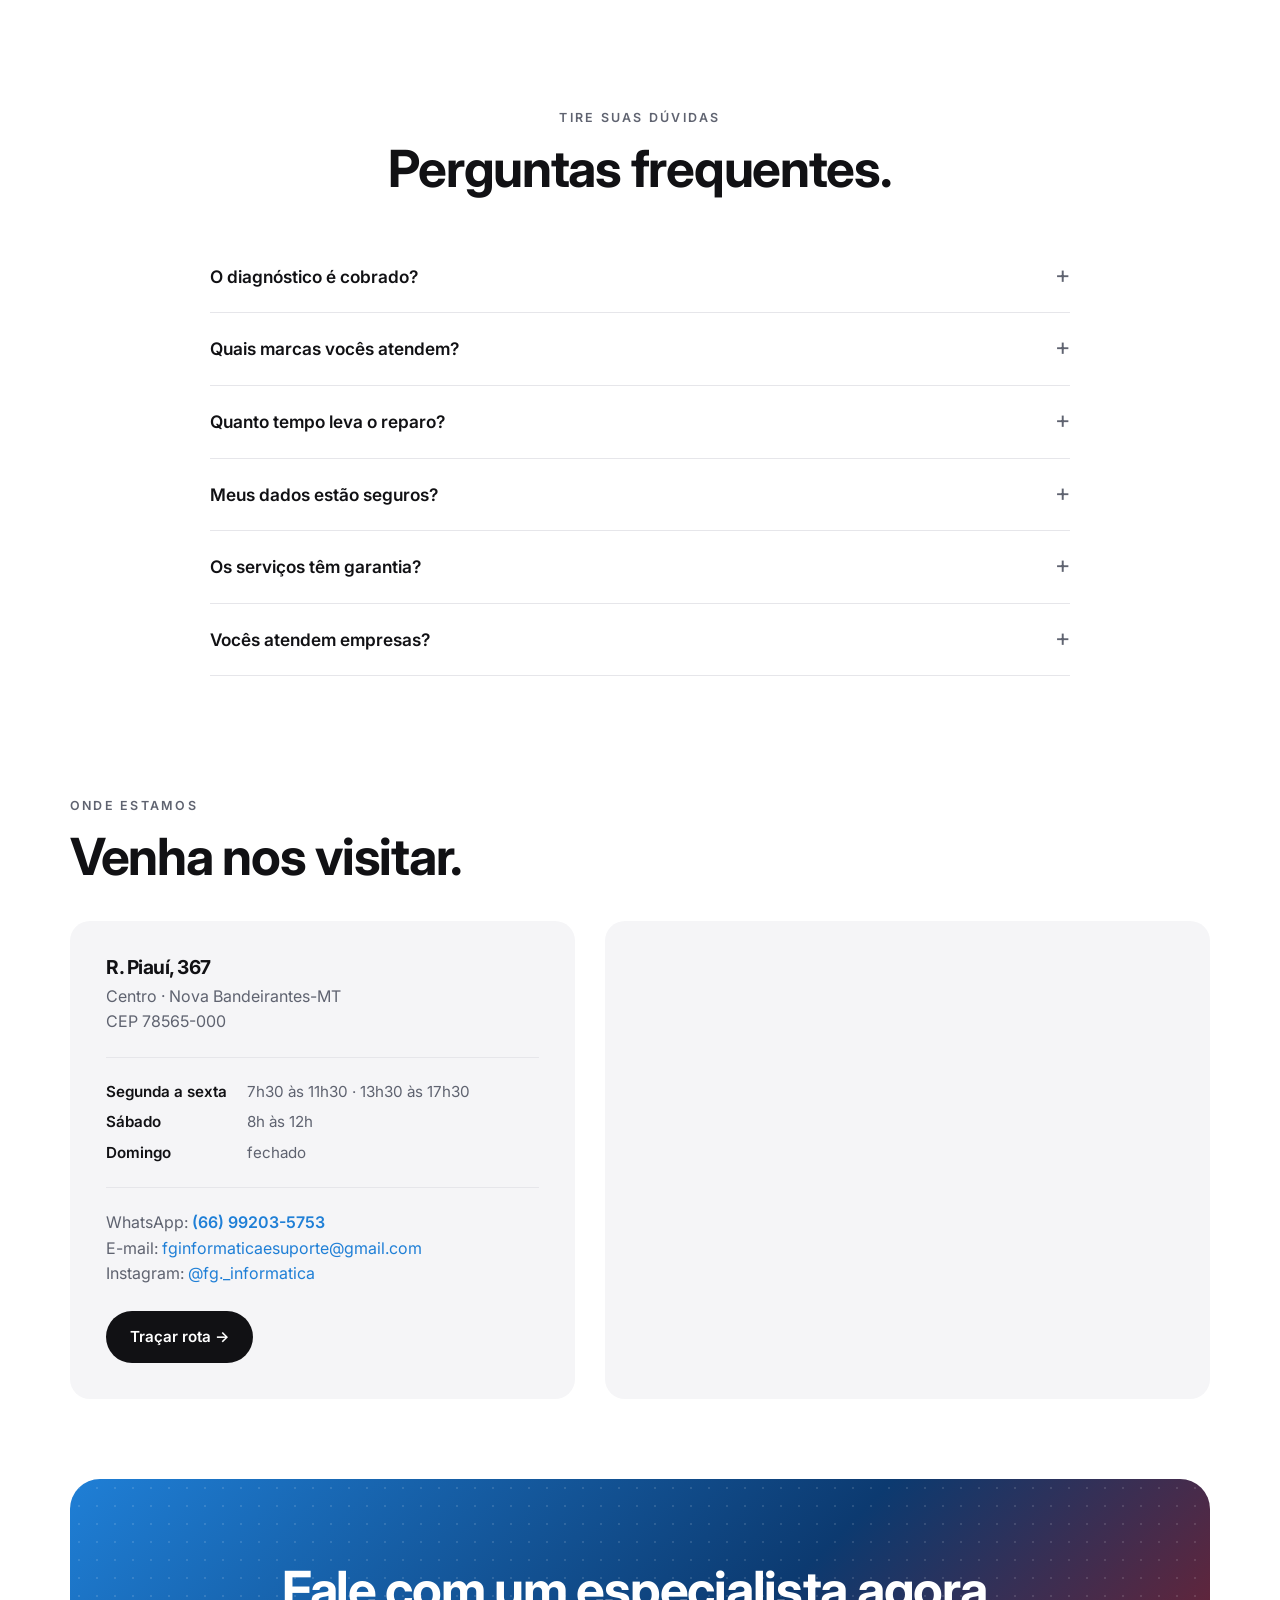
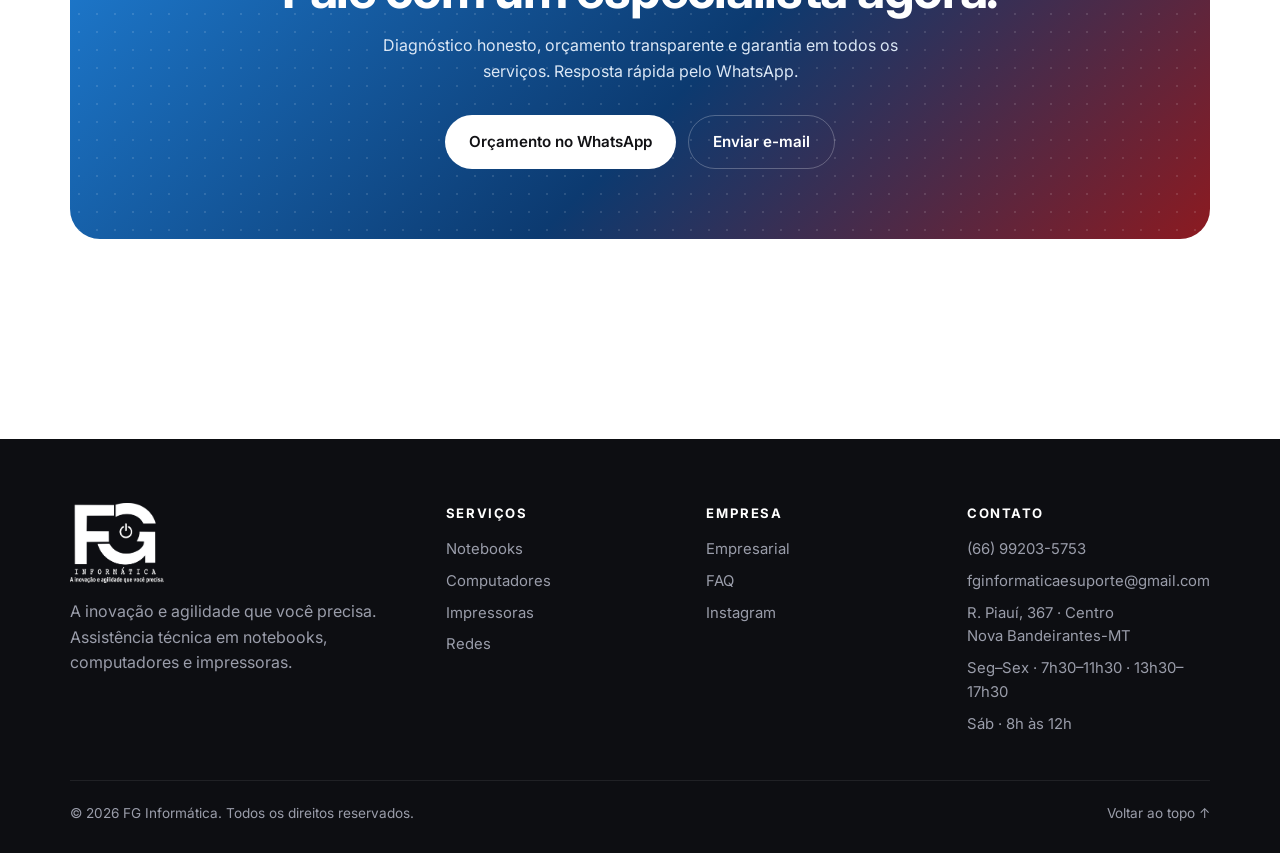
==== commit 895cc619: "Separa o CSS em style.css Co-Authored-By: Claude Opus 5.5 <noreply@anthropic.com>" ====
--- a/index.html
+++ b/index.html
@@ -50,256 +50,7 @@
 <link rel="preconnect" href="https://fonts.googleapis.com">
 <link rel="preconnect" href="https://fonts.gstatic.com" crossorigin>
 <link href="https://fonts.googleapis.com/css2?family=Inter:wght@400;500;600;700;800&display=swap" rel="stylesheet">
-<style>
-  :root{
-    --bg:#ffffff;
-    --soft:#f5f5f7;
-    --card:#ffffff;
-    --line:#e6e6ea;
-    --text:#111114;
-    --muted:#5f6370;
-    --red:#d3343c;
-    --red-dark:#8c1a20;
-    --blue:#1f7fd6;
-    --blue-light:#4fb3ee;
-    --green:#25d366;
-    --dark:#0d0e12;
-    --dark-2:#16171d;
-    --radius:20px;
-    --max:1180px;
-    --font:"Inter", system-ui, -apple-system, sans-serif;
-  }
-  *{box-sizing:border-box;margin:0;padding:0}
-  html{scroll-behavior:smooth;scroll-padding-top:80px}
-  body{background:var(--bg);color:var(--text);font-family:var(--font);line-height:1.6;overflow-x:hidden;-webkit-font-smoothing:antialiased}
-  a{color:inherit;text-decoration:none}
-  img{max-width:100%;display:block}
-  .wrap{max-width:var(--max);margin:0 auto;padding:0 20px}
-  section{padding:100px 0}
-  .eyebrow{font-size:.78rem;font-weight:600;letter-spacing:.18em;text-transform:uppercase;color:var(--muted)}
-  .eyebrow b{color:var(--red);font-weight:600}
-  h1,h2,h3{letter-spacing:-.025em;line-height:1.1}
-  h2{font-size:clamp(2rem,4.5vw,3.2rem);font-weight:700;margin:12px 0 16px}
-  .lead{color:var(--muted);font-size:1.12rem;max-width:640px}
-  .center{text-align:center}
-  .center .lead{margin:0 auto}
-  .grad{background:linear-gradient(90deg,var(--red),#e8656b);-webkit-background-clip:text;background-clip:text;color:transparent}
-  .grad-blue{background:linear-gradient(90deg,var(--blue),var(--blue-light));-webkit-background-clip:text;background-clip:text;color:transparent}
-
-  /* Buttons */
-  .btn{display:inline-flex;align-items:center;gap:8px;padding:14px 24px;border-radius:999px;font-weight:600;font-size:.95rem;transition:transform .15s, box-shadow .15s, background .15s;cursor:pointer;border:0;font-family:inherit}
-  .btn:hover{transform:translateY(-1px)}
-  .btn-primary{background:var(--blue);color:#fff;box-shadow:0 8px 24px -10px rgba(31,127,214,.8)}
-  .btn-primary:hover{background:#176bb8}
-  .btn-dark{background:var(--text);color:#fff}
-  .btn-red{background:var(--red);color:#fff;box-shadow:0 8px 24px -10px rgba(211,52,60,.8)}
-  .btn-outline{background:#fff;color:var(--text);border:1px solid var(--line)}
-  .btn-outline:hover{border-color:var(--text)}
-  .btn-ghost-light{background:transparent;color:#fff;border:1px solid rgba(255,255,255,.25)}
-  .btn-ghost-light:hover{border-color:#fff}
-  .btn svg{width:18px;height:18px}
-
-  /* Header */
-  header{position:sticky;top:0;z-index:50;background:rgba(255,255,255,.82);backdrop-filter:saturate(180%) blur(16px);border-bottom:1px solid transparent;transition:border-color .2s}
-  header.scrolled{border-color:var(--line)}
-  .nav{display:flex;align-items:center;justify-content:space-between;height:72px;gap:20px}
-  .logo{display:flex;align-items:center;gap:10px;font-weight:700;font-size:1.05rem}
-  .logo img{height:54px;width:auto}
-  .nav ul{display:flex;gap:26px;list-style:none}
-  .nav ul a{font-size:.88rem;color:var(--muted);font-weight:500;transition:color .15s}
-  .nav ul a:hover{color:var(--text)}
-  .nav .btn{padding:10px 18px;font-size:.85rem}
-  .menu-btn{display:none;background:#fff;border:1px solid var(--line);border-radius:10px;width:42px;height:42px;font-size:1.2rem;cursor:pointer}
-
-  /* Hero */
-  .hero{padding:110px 0 90px;text-align:center;position:relative;overflow:hidden}
-  .hero::before{content:"";position:absolute;inset:0;background:
-      radial-gradient(600px 300px at 15% 10%, rgba(79,179,238,.14), transparent 70%),
-      radial-gradient(600px 300px at 85% 30%, rgba(211,52,60,.10), transparent 70%);pointer-events:none}
-  .chip-float{position:absolute;width:38px;height:38px;border-radius:10px;border:1.5px dashed #b9d9f2;display:grid;place-items:center;color:#9cc8eb;animation:float 7s ease-in-out infinite}
-  .chip-float svg{width:20px;height:20px}
-  @keyframes float{50%{transform:translateY(-14px) rotate(6deg)}}
-  .hero h1{font-size:clamp(2.6rem,7vw,4.8rem);font-weight:800;max-width:900px;margin:18px auto 22px;position:relative}
-  .hero p{font-size:clamp(1.05rem,2vw,1.25rem);color:var(--muted);max-width:720px;margin:0 auto 36px;position:relative}
-  .hero p b{color:var(--red);font-weight:600}
-  .hero-ctas{display:flex;gap:12px;justify-content:center;flex-wrap:wrap;position:relative}
-
-  /* Brands */
-  .brands{padding:40px 0 70px}
-  .brands .eyebrow{text-align:center;margin-bottom:26px}
-  .brand-row{display:flex;flex-wrap:wrap;justify-content:center;gap:12px 40px}
-  .brand-row span{font-size:1.35rem;font-weight:700;color:#a3a6b0;letter-spacing:-.02em;transition:color .2s}
-  .brand-row span:hover{color:var(--text)}
-
-  /* Benefits */
-  .benefits{background:var(--soft);padding:80px 0}
-  .grid-4{display:grid;grid-template-columns:repeat(4,1fr);gap:18px}
-  .benefit{background:#fff;border-radius:var(--radius);padding:28px;border:1px solid var(--line)}
-  .benefit .ic{width:44px;height:44px;border-radius:12px;background:#fdecec;color:var(--red);display:grid;place-items:center;margin-bottom:18px}
-  .benefit .ic svg{width:22px;height:22px}
-  .benefit h3{font-size:1.08rem;font-weight:700;margin-bottom:8px}
-  .benefit p{color:var(--muted);font-size:.93rem}
-  .note{margin-top:28px;font-size:.92rem;color:var(--muted);max-width:900px}
-  .note b{color:var(--text)}
-
-  /* Services */
-  .grid-3{display:grid;grid-template-columns:repeat(3,1fr);gap:22px;margin-top:50px}
-  .svc{background:var(--soft);border-radius:var(--radius);overflow:hidden;display:flex;flex-direction:column;transition:transform .25s, box-shadow .25s}
-  .svc:hover{transform:translateY(-6px);box-shadow:0 24px 50px -20px rgba(0,0,0,.25)}
-  .svc .art{aspect-ratio:16/10;display:grid;place-items:center;position:relative;overflow:hidden}
-  .svc .art svg{width:34%;height:auto;color:#fff;filter:drop-shadow(0 10px 20px rgba(0,0,0,.25));transition:transform .4s}
-  .svc:hover .art svg{transform:scale(1.08) rotate(-3deg)}
-  .svc .art::after{content:"";position:absolute;inset:0;background-image:radial-gradient(rgba(255,255,255,.18) 1px,transparent 1px);background-size:14px 14px}
-  .a1{background:linear-gradient(135deg,#1f7fd6,#0c3a70)}
-  .a2{background:linear-gradient(135deg,#d3343c,#5a0f13)}
-  .a3{background:linear-gradient(135deg,#2b2d36,#0d0e12)}
-  .svc .body{padding:26px 26px 28px;display:flex;flex-direction:column;flex:1}
-  .svc h3{font-size:1.4rem;font-weight:700;margin-bottom:10px}
-  .svc p{color:var(--muted);font-size:.95rem;flex:1}
-  .svc .more{margin-top:18px;color:var(--blue);font-weight:600;font-size:.9rem}
-  .svc .more:hover{text-decoration:underline}
-
-  /* Dark section — impressoras */
-  .dark{background:var(--dark);color:#fff;position:relative;overflow:hidden}
-  .dark::before{content:"";position:absolute;inset:0;background:
-      radial-gradient(700px 400px at 90% 10%, rgba(211,52,60,.25), transparent 65%),
-      radial-gradient(600px 400px at 0% 100%, rgba(31,127,214,.22), transparent 65%);pointer-events:none}
-  .dark .wrap{position:relative}
-  .dark .eyebrow{color:#ff7a80}
-  .dark .lead{color:#a9acb8}
-  .dark-grid{display:grid;grid-template-columns:repeat(4,1fr);gap:16px;margin-top:46px}
-  .dk{background:rgba(255,255,255,.04);border:1px solid rgba(255,255,255,.08);border-radius:16px;padding:22px}
-  .dk h4{font-size:.78rem;letter-spacing:.14em;text-transform:uppercase;color:#ff7a80;margin-bottom:6px}
-  .dk p{color:#c9cbd4;font-size:.95rem}
-  .panel{margin-top:40px;border:1px solid rgba(255,255,255,.08);border-radius:22px;padding:34px;background:linear-gradient(180deg,rgba(255,255,255,.04),rgba(255,255,255,.01));display:grid;grid-template-columns:1.1fr 1fr;gap:40px;align-items:center}
-  .panel h3{font-size:clamp(1.5rem,3vw,2.1rem);font-weight:700;margin-bottom:12px}
-  .panel p{color:#a9acb8}
-  .meters{display:grid;grid-template-columns:1fr 1fr;gap:14px}
-  .meter{background:rgba(0,0,0,.35);border:1px solid rgba(255,255,255,.08);border-radius:14px;padding:18px}
-  .meter small{font-size:.7rem;letter-spacing:.14em;color:#8b8e9a;text-transform:uppercase}
-  .meter strong{display:block;font-size:2rem;font-weight:800;margin:4px 0 10px}
-  .bar{height:6px;border-radius:9px;background:rgba(255,255,255,.08);overflow:hidden}
-  .bar i{display:block;height:100%;border-radius:9px;width:0;transition:width 1.4s cubic-bezier(.2,.8,.2,1)}
-  .in .bar i{width:var(--w)}
-  .bar.c i{background:linear-gradient(90deg,#00b7eb,#00e0ff)}
-  .bar.m i{background:linear-gradient(90deg,#e0218a,#ff5cb3)}
-  .bar.y i{background:linear-gradient(90deg,#f5c400,#ffe45c)}
-  .bar.k i{background:linear-gradient(90deg,#555,#999)}
-  .feat-list{display:grid;grid-template-columns:repeat(4,1fr);gap:14px;margin-top:22px}
-  .feat{display:flex;gap:12px;align-items:flex-start;background:rgba(255,255,255,.04);border:1px solid rgba(255,255,255,.08);border-radius:14px;padding:16px;font-size:.88rem;color:#d4d6de}
-  .feat svg{flex:none;width:30px;height:30px;padding:6px;border-radius:9px;background:rgba(211,52,60,.18);color:#ff7a80}
-  .dark .ctas{display:flex;gap:12px;flex-wrap:wrap;margin-top:34px}
-
-  /* B2B */
-  .b2b{display:grid;grid-template-columns:1fr 1fr;gap:56px;align-items:center}
-  .b2b-art{border-radius:26px;background:linear-gradient(135deg,var(--soft),#eaf3fb);padding:28px;display:grid;gap:12px}
-  .b2b-item{display:flex;align-items:center;gap:16px;background:#fff;border-radius:16px;padding:18px 20px;border:1px solid var(--line)}
-  .b2b-ic{flex:none;width:48px;height:48px;border-radius:12px;background:#e8f2fc;color:var(--blue);display:grid;place-items:center}
-  .b2b-ic svg{width:24px;height:24px}
-  .b2b-item strong{display:block;font-size:1.15rem;font-weight:700;color:var(--text);line-height:1.2}
-  .b2b-item small{display:block;color:var(--muted);font-size:.92rem;margin-top:2px}
-  .checks{list-style:none;margin:22px 0 30px;display:grid;gap:10px}
-  .checks li{display:flex;gap:10px;color:var(--muted)}
-  .checks li::before{content:"✓";color:#fff;background:var(--red);width:22px;height:22px;border-radius:50%;display:grid;place-items:center;font-size:.75rem;flex:none;margin-top:2px}
-
-  /* Diferencial */
-  .diff{background:var(--soft)}
-  .diff-box{display:grid;grid-template-columns:1fr 1fr;gap:56px;align-items:center}
-  .board{aspect-ratio:4/3;border-radius:26px;background:#0b3a2a;position:relative;overflow:hidden;box-shadow:0 30px 60px -25px rgba(0,0,0,.5)}
-  .board svg{position:absolute;inset:0;width:100%;height:100%}
-  .board .pulse{animation:dash 3s linear infinite}
-  @keyframes dash{to{stroke-dashoffset:-40}}
-  .stat-row{display:flex;gap:36px;margin:26px 0 30px;flex-wrap:wrap}
-  .stat-row strong{display:block;font-size:2.4rem;font-weight:800;color:var(--red);line-height:1}
-  .stat-row small{color:var(--muted)}
-
-  /* Reviews */
-  .reviews{display:grid;grid-template-columns:auto 1fr;gap:50px;align-items:center;background:var(--dark);color:#fff;border-radius:28px;padding:50px}
-  .score{text-align:center}
-  .score strong{font-size:4.5rem;font-weight:800;line-height:1}
-  .stars{color:#fbbc04;font-size:1.4rem;letter-spacing:3px}
-  .reviews p{color:#b7bac5;margin:10px 0 24px;max-width:560px}
-  .quotes{display:grid;gap:8px;margin:6px 0 26px;color:#d4d6de;font-style:italic}
-  .rv-grid{display:grid;grid-template-columns:repeat(3,1fr);gap:18px;margin-top:18px}
-  .rv{background:var(--soft);border-radius:var(--radius);padding:28px;display:flex;flex-direction:column;gap:16px}
-  .rv .stars{font-size:1.05rem}
-  .rv blockquote{font-size:1.02rem;color:var(--text);flex:1}
-  .rv figcaption{display:flex;align-items:center;gap:12px}
-  .rv figcaption b{display:block;font-size:.95rem}
-  .rv figcaption small{color:var(--muted);font-size:.8rem}
-  .av{width:40px;height:40px;border-radius:50%;background:linear-gradient(135deg,var(--blue),var(--red));color:#fff;font-weight:700;display:grid;place-items:center;flex:none}
-
-  /* FAQ */
-  .faq{max-width:860px;margin:44px auto 0}
-  details{border-bottom:1px solid var(--line)}
-  summary{list-style:none;cursor:pointer;padding:22px 0;font-weight:600;font-size:1.08rem;display:flex;justify-content:space-between;gap:20px}
-  summary::-webkit-details-marker{display:none}
-  summary::after{content:"+";color:var(--muted);font-size:1.5rem;line-height:1;font-weight:400;transition:transform .2s}
-  details[open] summary::after{transform:rotate(45deg);color:var(--red)}
-  details p{color:var(--muted);padding:0 0 24px}
-
-  /* Location */
-  .loc{display:grid;grid-template-columns:1fr 1.2fr;gap:30px;align-items:stretch}
-  .loc-card{background:var(--soft);border-radius:var(--radius);padding:36px}
-  .loc-card h3{font-size:1.2rem;margin-bottom:6px}
-  .loc-card p{color:var(--muted)}
-  .loc-card hr{border:0;border-top:1px solid var(--line);margin:22px 0}
-  .hours{display:grid;grid-template-columns:auto 1fr;gap:6px 20px;color:var(--muted);font-size:.95rem}
-  .hours b{color:var(--text);font-weight:600}
-  .map{border-radius:var(--radius);overflow:hidden;min-height:380px;background:var(--soft)}
-  .map iframe{width:100%;height:100%;min-height:380px;border:0}
-
-  /* Final CTA */
-  .final{background:linear-gradient(135deg,var(--blue) 0%,#0c3a70 55%,var(--red-dark) 100%);color:#fff;border-radius:30px;padding:70px 40px;text-align:center;position:relative;overflow:hidden}
-  .final::after{content:"";position:absolute;inset:0;background-image:radial-gradient(rgba(255,255,255,.12) 1px,transparent 1px);background-size:18px 18px;pointer-events:none}
-  .final h2{color:#fff;position:relative}
-  .final p{color:#dbe7f5;max-width:560px;margin:0 auto 30px;position:relative}
-  .final .ctas{display:flex;gap:12px;justify-content:center;flex-wrap:wrap;position:relative}
-  .btn-white{background:#fff;color:var(--text)}
-
-  /* Footer */
-  footer{background:var(--dark);color:#9a9daa;padding:64px 0 28px;margin-top:100px}
-  .foot{display:grid;grid-template-columns:1.5fr 1fr 1fr 1fr;gap:30px}
-  .foot img{height:80px;width:auto;margin-bottom:16px}
-  .foot h5{color:#fff;font-size:.82rem;letter-spacing:.12em;text-transform:uppercase;margin-bottom:14px}
-  .foot ul{list-style:none;display:grid;gap:8px;font-size:.93rem}
-  .foot a:hover{color:#fff}
-  .copy{margin-top:44px;padding-top:22px;border-top:1px solid rgba(255,255,255,.08);display:flex;justify-content:space-between;flex-wrap:wrap;gap:10px;font-size:.85rem}
-
-  /* Floating WhatsApp */
-  .wa-float{position:fixed;right:20px;bottom:20px;z-index:2147483000;display:flex;align-items:center;gap:10px}
-  .wa-float .lbl{background:#fff;border-radius:999px;padding:9px 16px;font-size:.85rem;font-weight:500;box-shadow:0 8px 24px -8px rgba(0,0,0,.25)}
-  .wa-float .bub{width:60px;height:60px;border-radius:50%;background:var(--green);display:grid;place-items:center;box-shadow:0 10px 30px -6px rgba(37,211,102,.7);animation:pulse 2.5s infinite}
-  .wa-float svg{width:32px;height:32px;fill:#fff}
-  @keyframes pulse{0%{box-shadow:0 0 0 0 rgba(37,211,102,.5)}70%{box-shadow:0 0 0 16px rgba(37,211,102,0)}100%{box-shadow:0 0 0 0 rgba(37,211,102,0)}}
-
-  .reveal{opacity:0;transform:translateY(22px);transition:opacity .7s, transform .7s}
-  .reveal.in{opacity:1;transform:none}
-
-  @media (max-width:1000px){
-    .nav ul,.nav .btn{display:none}
-    .menu-btn{display:block}
-    .nav.open ul{display:flex;flex-direction:column;position:absolute;top:72px;left:0;right:0;background:#fff;padding:20px;border-bottom:1px solid var(--line);gap:16px}
-    .grid-4,.dark-grid,.feat-list{grid-template-columns:1fr 1fr}
-    .grid-3,.rv-grid{grid-template-columns:1fr 1fr}
-    .panel,.b2b,.diff-box,.loc,.reviews{grid-template-columns:1fr}
-    .foot{grid-template-columns:1fr 1fr}
-    .wa-float .lbl{display:none}
-  }
-  @media (max-width:620px){
-    section{padding:72px 0}
-    .wrap{padding:0 16px}
-    .grid-4,.grid-3,.dark-grid,.feat-list,.meters,.foot,.rv-grid{grid-template-columns:1fr}
-    .hero{padding:70px 0 60px}
-    .hero-ctas .btn{width:100%;justify-content:center}
-    .reviews,.final{padding:40px 22px}
-    .chip-float{display:none}
-    .wa-float{bottom:calc(96px + env(safe-area-inset-bottom));right:16px}
-    .b2b-art{padding:14px;border-radius:20px}
-    .b2b-item{padding:16px}
-  }
-  @media (prefers-reduced-motion:reduce){*{animation:none!important;transition:none!important}.reveal{opacity:1;transform:none}.bar i{width:var(--w)}}
-</style>
+<link rel="stylesheet" href="style.css">
 </head>
 <body>
 
--- a/style.css
+++ b/style.css
@@ -0,0 +1,250 @@
+/* FG Informática — estilos do site */
+
+:root{
+  --bg:#ffffff;
+  --soft:#f5f5f7;
+  --card:#ffffff;
+  --line:#e6e6ea;
+  --text:#111114;
+  --muted:#5f6370;
+  --red:#d3343c;
+  --red-dark:#8c1a20;
+  --blue:#1f7fd6;
+  --blue-light:#4fb3ee;
+  --green:#25d366;
+  --dark:#0d0e12;
+  --dark-2:#16171d;
+  --radius:20px;
+  --max:1180px;
+  --font:"Inter", system-ui, -apple-system, sans-serif;
+}
+*{box-sizing:border-box;margin:0;padding:0}
+html{scroll-behavior:smooth;scroll-padding-top:80px}
+body{background:var(--bg);color:var(--text);font-family:var(--font);line-height:1.6;overflow-x:hidden;-webkit-font-smoothing:antialiased}
+a{color:inherit;text-decoration:none}
+img{max-width:100%;display:block}
+.wrap{max-width:var(--max);margin:0 auto;padding:0 20px}
+section{padding:100px 0}
+.eyebrow{font-size:.78rem;font-weight:600;letter-spacing:.18em;text-transform:uppercase;color:var(--muted)}
+.eyebrow b{color:var(--red);font-weight:600}
+h1,h2,h3{letter-spacing:-.025em;line-height:1.1}
+h2{font-size:clamp(2rem,4.5vw,3.2rem);font-weight:700;margin:12px 0 16px}
+.lead{color:var(--muted);font-size:1.12rem;max-width:640px}
+.center{text-align:center}
+.center .lead{margin:0 auto}
+.grad{background:linear-gradient(90deg,var(--red),#e8656b);-webkit-background-clip:text;background-clip:text;color:transparent}
+.grad-blue{background:linear-gradient(90deg,var(--blue),var(--blue-light));-webkit-background-clip:text;background-clip:text;color:transparent}
+
+/* Buttons */
+.btn{display:inline-flex;align-items:center;gap:8px;padding:14px 24px;border-radius:999px;font-weight:600;font-size:.95rem;transition:transform .15s, box-shadow .15s, background .15s;cursor:pointer;border:0;font-family:inherit}
+.btn:hover{transform:translateY(-1px)}
+.btn-primary{background:var(--blue);color:#fff;box-shadow:0 8px 24px -10px rgba(31,127,214,.8)}
+.btn-primary:hover{background:#176bb8}
+.btn-dark{background:var(--text);color:#fff}
+.btn-red{background:var(--red);color:#fff;box-shadow:0 8px 24px -10px rgba(211,52,60,.8)}
+.btn-outline{background:#fff;color:var(--text);border:1px solid var(--line)}
+.btn-outline:hover{border-color:var(--text)}
+.btn-ghost-light{background:transparent;color:#fff;border:1px solid rgba(255,255,255,.25)}
+.btn-ghost-light:hover{border-color:#fff}
+.btn svg{width:18px;height:18px}
+
+/* Header */
+header{position:sticky;top:0;z-index:50;background:rgba(255,255,255,.82);backdrop-filter:saturate(180%) blur(16px);border-bottom:1px solid transparent;transition:border-color .2s}
+header.scrolled{border-color:var(--line)}
+.nav{display:flex;align-items:center;justify-content:space-between;height:72px;gap:20px}
+.logo{display:flex;align-items:center;gap:10px;font-weight:700;font-size:1.05rem}
+.logo img{height:54px;width:auto}
+.nav ul{display:flex;gap:26px;list-style:none}
+.nav ul a{font-size:.88rem;color:var(--muted);font-weight:500;transition:color .15s}
+.nav ul a:hover{color:var(--text)}
+.nav .btn{padding:10px 18px;font-size:.85rem}
+.menu-btn{display:none;background:#fff;border:1px solid var(--line);border-radius:10px;width:42px;height:42px;font-size:1.2rem;cursor:pointer}
+
+/* Hero */
+.hero{padding:110px 0 90px;text-align:center;position:relative;overflow:hidden}
+.hero::before{content:"";position:absolute;inset:0;background:
+    radial-gradient(600px 300px at 15% 10%, rgba(79,179,238,.14), transparent 70%),
+    radial-gradient(600px 300px at 85% 30%, rgba(211,52,60,.10), transparent 70%);pointer-events:none}
+.chip-float{position:absolute;width:38px;height:38px;border-radius:10px;border:1.5px dashed #b9d9f2;display:grid;place-items:center;color:#9cc8eb;animation:float 7s ease-in-out infinite}
+.chip-float svg{width:20px;height:20px}
+@keyframes float{50%{transform:translateY(-14px) rotate(6deg)}}
+.hero h1{font-size:clamp(2.6rem,7vw,4.8rem);font-weight:800;max-width:900px;margin:18px auto 22px;position:relative}
+.hero p{font-size:clamp(1.05rem,2vw,1.25rem);color:var(--muted);max-width:720px;margin:0 auto 36px;position:relative}
+.hero p b{color:var(--red);font-weight:600}
+.hero-ctas{display:flex;gap:12px;justify-content:center;flex-wrap:wrap;position:relative}
+
+/* Brands */
+.brands{padding:40px 0 70px}
+.brands .eyebrow{text-align:center;margin-bottom:26px}
+.brand-row{display:flex;flex-wrap:wrap;justify-content:center;gap:12px 40px}
+.brand-row span{font-size:1.35rem;font-weight:700;color:#a3a6b0;letter-spacing:-.02em;transition:color .2s}
+.brand-row span:hover{color:var(--text)}
+
+/* Benefits */
+.benefits{background:var(--soft);padding:80px 0}
+.grid-4{display:grid;grid-template-columns:repeat(4,1fr);gap:18px}
+.benefit{background:#fff;border-radius:var(--radius);padding:28px;border:1px solid var(--line)}
+.benefit .ic{width:44px;height:44px;border-radius:12px;background:#fdecec;color:var(--red);display:grid;place-items:center;margin-bottom:18px}
+.benefit .ic svg{width:22px;height:22px}
+.benefit h3{font-size:1.08rem;font-weight:700;margin-bottom:8px}
+.benefit p{color:var(--muted);font-size:.93rem}
+.note{margin-top:28px;font-size:.92rem;color:var(--muted);max-width:900px}
+.note b{color:var(--text)}
+
+/* Services */
+.grid-3{display:grid;grid-template-columns:repeat(3,1fr);gap:22px;margin-top:50px}
+.svc{background:var(--soft);border-radius:var(--radius);overflow:hidden;display:flex;flex-direction:column;transition:transform .25s, box-shadow .25s}
+.svc:hover{transform:translateY(-6px);box-shadow:0 24px 50px -20px rgba(0,0,0,.25)}
+.svc .art{aspect-ratio:16/10;display:grid;place-items:center;position:relative;overflow:hidden}
+.svc .art svg{width:34%;height:auto;color:#fff;filter:drop-shadow(0 10px 20px rgba(0,0,0,.25));transition:transform .4s}
+.svc:hover .art svg{transform:scale(1.08) rotate(-3deg)}
+.svc .art::after{content:"";position:absolute;inset:0;background-image:radial-gradient(rgba(255,255,255,.18) 1px,transparent 1px);background-size:14px 14px}
+.a1{background:linear-gradient(135deg,#1f7fd6,#0c3a70)}
+.a2{background:linear-gradient(135deg,#d3343c,#5a0f13)}
+.a3{background:linear-gradient(135deg,#2b2d36,#0d0e12)}
+.svc .body{padding:26px 26px 28px;display:flex;flex-direction:column;flex:1}
+.svc h3{font-size:1.4rem;font-weight:700;margin-bottom:10px}
+.svc p{color:var(--muted);font-size:.95rem;flex:1}
+.svc .more{margin-top:18px;color:var(--blue);font-weight:600;font-size:.9rem}
+.svc .more:hover{text-decoration:underline}
+
+/* Dark section — impressoras */
+.dark{background:var(--dark);color:#fff;position:relative;overflow:hidden}
+.dark::before{content:"";position:absolute;inset:0;background:
+    radial-gradient(700px 400px at 90% 10%, rgba(211,52,60,.25), transparent 65%),
+    radial-gradient(600px 400px at 0% 100%, rgba(31,127,214,.22), transparent 65%);pointer-events:none}
+.dark .wrap{position:relative}
+.dark .eyebrow{color:#ff7a80}
+.dark .lead{color:#a9acb8}
+.dark-grid{display:grid;grid-template-columns:repeat(4,1fr);gap:16px;margin-top:46px}
+.dk{background:rgba(255,255,255,.04);border:1px solid rgba(255,255,255,.08);border-radius:16px;padding:22px}
+.dk h4{font-size:.78rem;letter-spacing:.14em;text-transform:uppercase;color:#ff7a80;margin-bottom:6px}
+.dk p{color:#c9cbd4;font-size:.95rem}
+.panel{margin-top:40px;border:1px solid rgba(255,255,255,.08);border-radius:22px;padding:34px;background:linear-gradient(180deg,rgba(255,255,255,.04),rgba(255,255,255,.01));display:grid;grid-template-columns:1.1fr 1fr;gap:40px;align-items:center}
+.panel h3{font-size:clamp(1.5rem,3vw,2.1rem);font-weight:700;margin-bottom:12px}
+.panel p{color:#a9acb8}
+.meters{display:grid;grid-template-columns:1fr 1fr;gap:14px}
+.meter{background:rgba(0,0,0,.35);border:1px solid rgba(255,255,255,.08);border-radius:14px;padding:18px}
+.meter small{font-size:.7rem;letter-spacing:.14em;color:#8b8e9a;text-transform:uppercase}
+.meter strong{display:block;font-size:2rem;font-weight:800;margin:4px 0 10px}
+.bar{height:6px;border-radius:9px;background:rgba(255,255,255,.08);overflow:hidden}
+.bar i{display:block;height:100%;border-radius:9px;width:0;transition:width 1.4s cubic-bezier(.2,.8,.2,1)}
+.in .bar i{width:var(--w)}
+.bar.c i{background:linear-gradient(90deg,#00b7eb,#00e0ff)}
+.bar.m i{background:linear-gradient(90deg,#e0218a,#ff5cb3)}
+.bar.y i{background:linear-gradient(90deg,#f5c400,#ffe45c)}
+.bar.k i{background:linear-gradient(90deg,#555,#999)}
+.feat-list{display:grid;grid-template-columns:repeat(4,1fr);gap:14px;margin-top:22px}
+.feat{display:flex;gap:12px;align-items:flex-start;background:rgba(255,255,255,.04);border:1px solid rgba(255,255,255,.08);border-radius:14px;padding:16px;font-size:.88rem;color:#d4d6de}
+.feat svg{flex:none;width:30px;height:30px;padding:6px;border-radius:9px;background:rgba(211,52,60,.18);color:#ff7a80}
+.dark .ctas{display:flex;gap:12px;flex-wrap:wrap;margin-top:34px}
+
+/* B2B */
+.b2b{display:grid;grid-template-columns:1fr 1fr;gap:56px;align-items:center}
+.b2b-art{border-radius:26px;background:linear-gradient(135deg,var(--soft),#eaf3fb);padding:28px;display:grid;gap:12px}
+.b2b-item{display:flex;align-items:center;gap:16px;background:#fff;border-radius:16px;padding:18px 20px;border:1px solid var(--line)}
+.b2b-ic{flex:none;width:48px;height:48px;border-radius:12px;background:#e8f2fc;color:var(--blue);display:grid;place-items:center}
+.b2b-ic svg{width:24px;height:24px}
+.b2b-item strong{display:block;font-size:1.15rem;font-weight:700;color:var(--text);line-height:1.2}
+.b2b-item small{display:block;color:var(--muted);font-size:.92rem;margin-top:2px}
+.checks{list-style:none;margin:22px 0 30px;display:grid;gap:10px}
+.checks li{display:flex;gap:10px;color:var(--muted)}
+.checks li::before{content:"✓";color:#fff;background:var(--red);width:22px;height:22px;border-radius:50%;display:grid;place-items:center;font-size:.75rem;flex:none;margin-top:2px}
+
+/* Diferencial */
+.diff{background:var(--soft)}
+.diff-box{display:grid;grid-template-columns:1fr 1fr;gap:56px;align-items:center}
+.board{aspect-ratio:4/3;border-radius:26px;background:#0b3a2a;position:relative;overflow:hidden;box-shadow:0 30px 60px -25px rgba(0,0,0,.5)}
+.board svg{position:absolute;inset:0;width:100%;height:100%}
+.board .pulse{animation:dash 3s linear infinite}
+@keyframes dash{to{stroke-dashoffset:-40}}
+.stat-row{display:flex;gap:36px;margin:26px 0 30px;flex-wrap:wrap}
+.stat-row strong{display:block;font-size:2.4rem;font-weight:800;color:var(--red);line-height:1}
+.stat-row small{color:var(--muted)}
+
+/* Reviews */
+.reviews{display:grid;grid-template-columns:auto 1fr;gap:50px;align-items:center;background:var(--dark);color:#fff;border-radius:28px;padding:50px}
+.score{text-align:center}
+.score strong{font-size:4.5rem;font-weight:800;line-height:1}
+.stars{color:#fbbc04;font-size:1.4rem;letter-spacing:3px}
+.reviews p{color:#b7bac5;margin:10px 0 24px;max-width:560px}
+.quotes{display:grid;gap:8px;margin:6px 0 26px;color:#d4d6de;font-style:italic}
+.rv-grid{display:grid;grid-template-columns:repeat(3,1fr);gap:18px;margin-top:18px}
+.rv{background:var(--soft);border-radius:var(--radius);padding:28px;display:flex;flex-direction:column;gap:16px}
+.rv .stars{font-size:1.05rem}
+.rv blockquote{font-size:1.02rem;color:var(--text);flex:1}
+.rv figcaption{display:flex;align-items:center;gap:12px}
+.rv figcaption b{display:block;font-size:.95rem}
+.rv figcaption small{color:var(--muted);font-size:.8rem}
+.av{width:40px;height:40px;border-radius:50%;background:linear-gradient(135deg,var(--blue),var(--red));color:#fff;font-weight:700;display:grid;place-items:center;flex:none}
+
+/* FAQ */
+.faq{max-width:860px;margin:44px auto 0}
+details{border-bottom:1px solid var(--line)}
+summary{list-style:none;cursor:pointer;padding:22px 0;font-weight:600;font-size:1.08rem;display:flex;justify-content:space-between;gap:20px}
+summary::-webkit-details-marker{display:none}
+summary::after{content:"+";color:var(--muted);font-size:1.5rem;line-height:1;font-weight:400;transition:transform .2s}
+details[open] summary::after{transform:rotate(45deg);color:var(--red)}
+details p{color:var(--muted);padding:0 0 24px}
+
+/* Location */
+.loc{display:grid;grid-template-columns:1fr 1.2fr;gap:30px;align-items:stretch}
+.loc-card{background:var(--soft);border-radius:var(--radius);padding:36px}
+.loc-card h3{font-size:1.2rem;margin-bottom:6px}
+.loc-card p{color:var(--muted)}
+.loc-card hr{border:0;border-top:1px solid var(--line);margin:22px 0}
+.hours{display:grid;grid-template-columns:auto 1fr;gap:6px 20px;color:var(--muted);font-size:.95rem}
+.hours b{color:var(--text);font-weight:600}
+.map{border-radius:var(--radius);overflow:hidden;min-height:380px;background:var(--soft)}
+.map iframe{width:100%;height:100%;min-height:380px;border:0}
+
+/* Final CTA */
+.final{background:linear-gradient(135deg,var(--blue) 0%,#0c3a70 55%,var(--red-dark) 100%);color:#fff;border-radius:30px;padding:70px 40px;text-align:center;position:relative;overflow:hidden}
+.final::after{content:"";position:absolute;inset:0;background-image:radial-gradient(rgba(255,255,255,.12) 1px,transparent 1px);background-size:18px 18px;pointer-events:none}
+.final h2{color:#fff;position:relative}
+.final p{color:#dbe7f5;max-width:560px;margin:0 auto 30px;position:relative}
+.final .ctas{display:flex;gap:12px;justify-content:center;flex-wrap:wrap;position:relative}
+.btn-white{background:#fff;color:var(--text)}
+
+/* Footer */
+footer{background:var(--dark);color:#9a9daa;padding:64px 0 28px;margin-top:100px}
+.foot{display:grid;grid-template-columns:1.5fr 1fr 1fr 1fr;gap:30px}
+.foot img{height:80px;width:auto;margin-bottom:16px}
+.foot h5{color:#fff;font-size:.82rem;letter-spacing:.12em;text-transform:uppercase;margin-bottom:14px}
+.foot ul{list-style:none;display:grid;gap:8px;font-size:.93rem}
+.foot a:hover{color:#fff}
+.copy{margin-top:44px;padding-top:22px;border-top:1px solid rgba(255,255,255,.08);display:flex;justify-content:space-between;flex-wrap:wrap;gap:10px;font-size:.85rem}
+
+/* Floating WhatsApp */
+.wa-float{position:fixed;right:20px;bottom:20px;z-index:2147483000;display:flex;align-items:center;gap:10px}
+.wa-float .lbl{background:#fff;border-radius:999px;padding:9px 16px;font-size:.85rem;font-weight:500;box-shadow:0 8px 24px -8px rgba(0,0,0,.25)}
+.wa-float .bub{width:60px;height:60px;border-radius:50%;background:var(--green);display:grid;place-items:center;box-shadow:0 10px 30px -6px rgba(37,211,102,.7);animation:pulse 2.5s infinite}
+.wa-float svg{width:32px;height:32px;fill:#fff}
+@keyframes pulse{0%{box-shadow:0 0 0 0 rgba(37,211,102,.5)}70%{box-shadow:0 0 0 16px rgba(37,211,102,0)}100%{box-shadow:0 0 0 0 rgba(37,211,102,0)}}
+
+.reveal{opacity:0;transform:translateY(22px);transition:opacity .7s, transform .7s}
+.reveal.in{opacity:1;transform:none}
+
+@media (max-width:1000px){
+  .nav ul,.nav .btn{display:none}
+  .menu-btn{display:block}
+  .nav.open ul{display:flex;flex-direction:column;position:absolute;top:72px;left:0;right:0;background:#fff;padding:20px;border-bottom:1px solid var(--line);gap:16px}
+  .grid-4,.dark-grid,.feat-list{grid-template-columns:1fr 1fr}
+  .grid-3,.rv-grid{grid-template-columns:1fr 1fr}
+  .panel,.b2b,.diff-box,.loc,.reviews{grid-template-columns:1fr}
+  .foot{grid-template-columns:1fr 1fr}
+  .wa-float .lbl{display:none}
+}
+@media (max-width:620px){
+  section{padding:72px 0}
+  .wrap{padding:0 16px}
+  .grid-4,.grid-3,.dark-grid,.feat-list,.meters,.foot,.rv-grid{grid-template-columns:1fr}
+  .hero{padding:70px 0 60px}
+  .hero-ctas .btn{width:100%;justify-content:center}
+  .reviews,.final{padding:40px 22px}
+  .chip-float{display:none}
+  .wa-float{bottom:calc(96px + env(safe-area-inset-bottom));right:16px}
+  .b2b-art{padding:14px;border-radius:20px}
+  .b2b-item{padding:16px}
+}
+@media (prefers-reduced-motion:reduce){*{animation:none!important;transition:none!important}.reveal{opacity:1;transform:none}.bar i{width:var(--w)}}
